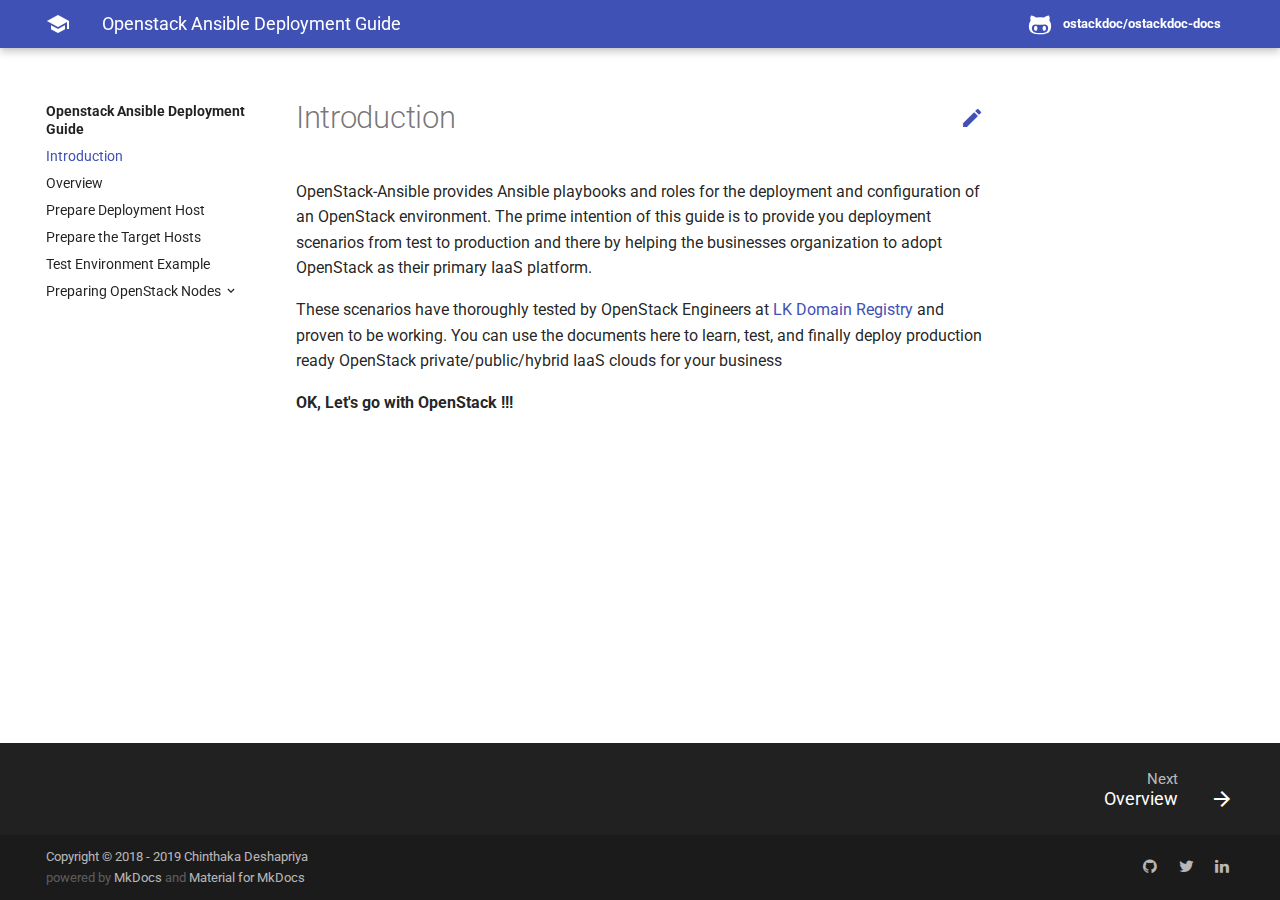
==== index.html @ b6e1b699 "Deployed bf362e5 with MkDocs version: 1.0.4" ====
<!doctype html>
<html lang="en" class="no-js">
  <head>
    
      <meta charset="utf-8">
      <meta name="viewport" content="width=device-width,initial-scale=1">
      <meta http-equiv="x-ua-compatible" content="ie=edge">
      
        <meta name="description" content="Guide for openstack-ansible Deployers">
      
      
        <link rel="canonical" href="https://ostackdoc.github.io/">
      
      
        <meta name="author" content="Chinthaka Deshapriya">
      
      
        <meta name="lang:clipboard.copy" content="Copy to clipboard">
      
        <meta name="lang:clipboard.copied" content="Copied to clipboard">
      
        <meta name="lang:search.language" content="en">
      
        <meta name="lang:search.pipeline.stopwords" content="True">
      
        <meta name="lang:search.pipeline.trimmer" content="True">
      
        <meta name="lang:search.result.none" content="No matching documents">
      
        <meta name="lang:search.result.one" content="1 matching document">
      
        <meta name="lang:search.result.other" content="# matching documents">
      
        <meta name="lang:search.tokenizer" content="[\s\-]+">
      
      <link rel="shortcut icon" href="assets/images/favicon.png">
      <meta name="generator" content="mkdocs-1.0.4, mkdocs-material-4.0.2">
    
    
      
        <title>Openstack Ansible Deployment Guide</title>
      
    
    
      <link rel="stylesheet" href="assets/stylesheets/application.982221ab.css">
      
        <link rel="stylesheet" href="assets/stylesheets/application-palette.224b79ff.css">
      
      
        
        
        <meta name="theme-color" content="#3f51b5">
      
    
    
      <script src="assets/javascripts/modernizr.1f0bcf2b.js"></script>
    
    
      
        <link href="https://fonts.gstatic.com" rel="preconnect" crossorigin>
        <link rel="stylesheet" href="https://fonts.googleapis.com/css?family=Roboto:300,400,400i,700|Roboto+Mono">
        <style>body,input{font-family:"Roboto","Helvetica Neue",Helvetica,Arial,sans-serif}code,kbd,pre{font-family:"Roboto Mono","Courier New",Courier,monospace}</style>
      
    
    <link rel="stylesheet" href="assets/fonts/material-icons.css">
    
      <link rel="manifest" href="manifest.webmanifest">
    
    
      <link rel="stylesheet" href="extra.css">
    
    
      
        
<script>
  window.ga = window.ga || function() {
    (ga.q = ga.q || []).push(arguments)
  }
  ga.l = +new Date
  /* Setup integration and send page view */
  ga("create", "UA-136248088-1", "ostackdoc.github.io")
  ga("set", "anonymizeIp", true)
  ga("send", "pageview")
  /* Register handler to log search on blur */
  document.addEventListener("DOMContentLoaded", () => {
    if (document.forms.search) {
      var query = document.forms.search.query
      query.addEventListener("blur", function() {
        if (this.value) {
          var path = document.location.pathname;
          ga("send", "pageview", path + "?q=" + this.value)
        }
      })
    }
  })
</script>
<script async src="https://www.google-analytics.com/analytics.js"></script>
      
    
    
  </head>
  
    
    
    <body dir="ltr" data-md-color-primary="indigo" data-md-color-accent="indigo">
  
    <svg class="md-svg">
      <defs>
        
        
          <svg xmlns="http://www.w3.org/2000/svg" width="416" height="448"
    viewBox="0 0 416 448" id="__github">
  <path fill="currentColor" d="M160 304q0 10-3.125 20.5t-10.75 19-18.125
        8.5-18.125-8.5-10.75-19-3.125-20.5 3.125-20.5 10.75-19 18.125-8.5
        18.125 8.5 10.75 19 3.125 20.5zM320 304q0 10-3.125 20.5t-10.75
        19-18.125 8.5-18.125-8.5-10.75-19-3.125-20.5 3.125-20.5 10.75-19
        18.125-8.5 18.125 8.5 10.75 19 3.125 20.5zM360
        304q0-30-17.25-51t-46.75-21q-10.25 0-48.75 5.25-17.75 2.75-39.25
        2.75t-39.25-2.75q-38-5.25-48.75-5.25-29.5 0-46.75 21t-17.25 51q0 22 8
        38.375t20.25 25.75 30.5 15 35 7.375 37.25 1.75h42q20.5 0
        37.25-1.75t35-7.375 30.5-15 20.25-25.75 8-38.375zM416 260q0 51.75-15.25
        82.75-9.5 19.25-26.375 33.25t-35.25 21.5-42.5 11.875-42.875 5.5-41.75
        1.125q-19.5 0-35.5-0.75t-36.875-3.125-38.125-7.5-34.25-12.875-30.25-20.25-21.5-28.75q-15.5-30.75-15.5-82.75
        0-59.25 34-99-6.75-20.5-6.75-42.5 0-29 12.75-54.5 27 0 47.5 9.875t47.25
        30.875q36.75-8.75 77.25-8.75 37 0 70 8 26.25-20.5
        46.75-30.25t47.25-9.75q12.75 25.5 12.75 54.5 0 21.75-6.75 42 34 40 34
        99.5z" />
</svg>
        
      </defs>
    </svg>
    <input class="md-toggle" data-md-toggle="drawer" type="checkbox" id="__drawer" autocomplete="off">
    <input class="md-toggle" data-md-toggle="search" type="checkbox" id="__search" autocomplete="off">
    <label class="md-overlay" data-md-component="overlay" for="__drawer"></label>
    
    
      <header class="md-header" data-md-component="header">
  <nav class="md-header-nav md-grid">
    <div class="md-flex">
      <div class="md-flex__cell md-flex__cell--shrink">
        <a href="https://ostackdoc.github.io" title="Openstack Ansible Deployment Guide" class="md-header-nav__button md-logo">
          
            <i class="md-icon"></i>
          
        </a>
      </div>
      <div class="md-flex__cell md-flex__cell--shrink">
        <label class="md-icon md-icon--menu md-header-nav__button" for="__drawer"></label>
      </div>
      <div class="md-flex__cell md-flex__cell--stretch">
        <div class="md-flex__ellipsis md-header-nav__title" data-md-component="title">
          
            <span class="md-header-nav__topic">
              Openstack Ansible Deployment Guide
            </span>
            <span class="md-header-nav__topic">
              Introduction
            </span>
          
        </div>
      </div>
      <div class="md-flex__cell md-flex__cell--shrink">
        
      </div>
      
        <div class="md-flex__cell md-flex__cell--shrink">
          <div class="md-header-nav__source">
            


  

<a href="https://github.com/ostackdoc/ostackdoc-docs/" title="Go to repository" class="md-source" data-md-source="github">
  
    <div class="md-source__icon">
      <svg viewBox="0 0 24 24" width="24" height="24">
        <use xlink:href="#__github" width="24" height="24"></use>
      </svg>
    </div>
  
  <div class="md-source__repository">
    ostackdoc/ostackdoc-docs
  </div>
</a>
          </div>
        </div>
      
    </div>
  </nav>
</header>
    
    <div class="md-container">
      
        
      
      
      <main class="md-main">
        <div class="md-main__inner md-grid" data-md-component="container">
          
            
              <div class="md-sidebar md-sidebar--primary" data-md-component="navigation">
                <div class="md-sidebar__scrollwrap">
                  <div class="md-sidebar__inner">
                    <nav class="md-nav md-nav--primary" data-md-level="0">
  <label class="md-nav__title md-nav__title--site" for="__drawer">
    <a href="https://ostackdoc.github.io" title="Openstack Ansible Deployment Guide" class="md-nav__button md-logo">
      
        <i class="md-icon"></i>
      
    </a>
    Openstack Ansible Deployment Guide
  </label>
  
    <div class="md-nav__source">
      


  

<a href="https://github.com/ostackdoc/ostackdoc-docs/" title="Go to repository" class="md-source" data-md-source="github">
  
    <div class="md-source__icon">
      <svg viewBox="0 0 24 24" width="24" height="24">
        <use xlink:href="#__github" width="24" height="24"></use>
      </svg>
    </div>
  
  <div class="md-source__repository">
    ostackdoc/ostackdoc-docs
  </div>
</a>
    </div>
  
  <ul class="md-nav__list" data-md-scrollfix>
    
      
      
      

  


  <li class="md-nav__item md-nav__item--active">
    
    <input class="md-toggle md-nav__toggle" data-md-toggle="toc" type="checkbox" id="__toc">
    
    
    <a href="." title="Introduction" class="md-nav__link md-nav__link--active">
      Introduction
    </a>
    
  </li>

    
      
      
      


  <li class="md-nav__item">
    <a href="overview/" title="Overview" class="md-nav__link">
      Overview
    </a>
  </li>

    
      
      
      


  <li class="md-nav__item">
    <a href="prepare-deployment-host/" title="Prepare Deployment Host" class="md-nav__link">
      Prepare Deployment Host
    </a>
  </li>

    
      
      
      


  <li class="md-nav__item">
    <a href="prepare-the-target-hosts/" title="Prepare the Target Hosts" class="md-nav__link">
      Prepare the Target Hosts
    </a>
  </li>

    
      
      
      


  <li class="md-nav__item">
    <a href="test-env-example/" title="Test Environment Example" class="md-nav__link">
      Test Environment Example
    </a>
  </li>

    
      
      
      


  <li class="md-nav__item md-nav__item--nested">
    
      <input class="md-toggle md-nav__toggle" data-md-toggle="nav-6" type="checkbox" id="nav-6">
    
    <label class="md-nav__link" for="nav-6">
      Preparing OpenStack Nodes
    </label>
    <nav class="md-nav" data-md-component="collapsible" data-md-level="1">
      <label class="md-nav__title" for="nav-6">
        Preparing OpenStack Nodes
      </label>
      <ul class="md-nav__list" data-md-scrollfix>
        
        
          
          
          


  <li class="md-nav__item">
    <a href="install-node-os/" title="Installing Node OS" class="md-nav__link">
      Installing Node OS
    </a>
  </li>

        
          
          
          


  <li class="md-nav__item">
    <a href="configure-node-network/" title="Configuring Node Network" class="md-nav__link">
      Configuring Node Network
    </a>
  </li>

        
      </ul>
    </nav>
  </li>

    
  </ul>
</nav>
                  </div>
                </div>
              </div>
            
            
          
          <div class="md-content">
            <article class="md-content__inner md-typeset">
              
                
                  <a href="https://github.com/ostackdoc/ostackdoc-docs/edit/master/docs/index.md" title="Edit this page" class="md-icon md-content__icon">&#xE3C9;</a>
                
                
                  <h1>Introduction</h1>
                
                <p>OpenStack-Ansible provides Ansible playbooks and roles for the deployment and configuration of an OpenStack environment. The prime intention of this guide is to provide you deployment scenarios from test to production and there by helping the businesses organization to adopt OpenStack as their primary IaaS platform.</p>
<p>These scenarios have thoroughly tested by OpenStack Engineers at <a href="https://nic.lk/">LK Domain Registry</a> and proven to be working. You can use the documents here to learn, test, and finally deploy production ready OpenStack private/public/hybrid IaaS clouds for your business</p>
<p><strong>OK, Let's go with OpenStack !!!</strong></p>
                
                  
                
              
              
                


              
            </article>
          </div>
        </div>
      </main>
      
        
<footer class="md-footer">
  
    <div class="md-footer-nav">
      <nav class="md-footer-nav__inner md-grid">
        
        
          <a href="overview/" title="Overview" class="md-flex md-footer-nav__link md-footer-nav__link--next" rel="next">
            <div class="md-flex__cell md-flex__cell--stretch md-footer-nav__title">
              <span class="md-flex__ellipsis">
                <span class="md-footer-nav__direction">
                  Next
                </span>
                Overview
              </span>
            </div>
            <div class="md-flex__cell md-flex__cell--shrink">
              <i class="md-icon md-icon--arrow-forward md-footer-nav__button"></i>
            </div>
          </a>
        
      </nav>
    </div>
  
  <div class="md-footer-meta md-typeset">
    <div class="md-footer-meta__inner md-grid">
      <div class="md-footer-copyright">
        
          <div class="md-footer-copyright__highlight">
            Copyright &copy; 2018 - 2019 Chinthaka Deshapriya
          </div>
        
        powered by
        <a href="https://www.mkdocs.org">MkDocs</a>
        and
        <a href="https://squidfunk.github.io/mkdocs-material/">
          Material for MkDocs</a>
      </div>
      
  <div class="md-footer-social">
    <link rel="stylesheet" href="assets/fonts/font-awesome.css">
    
      <a href="https://github.com/ostackdoc" class="md-footer-social__link fa fa-github"></a>
    
      <a href="https://twitter.com/ostackdoc" class="md-footer-social__link fa fa-twitter"></a>
    
      <a href="https://linkedin.com/in/ostackdoc" class="md-footer-social__link fa fa-linkedin"></a>
    
  </div>

    </div>
  </div>
</footer>
      
    </div>
    
      <script src="assets/javascripts/application.d9aa80ab.js"></script>
      
      <script>app.initialize({version:"1.0.4",url:{base:"."}})</script>
      
    
  </body>
</html>
---- assets/stylesheets/application.982221ab.css ----
@charset "UTF-8";html{box-sizing:border-box}*,:after,:before{box-sizing:inherit}html{-webkit-text-size-adjust:none;-moz-text-size-adjust:none;-ms-text-size-adjust:none;text-size-adjust:none}body{margin:0}hr{overflow:visible;box-sizing:content-box}a{-webkit-text-decoration-skip:objects}a,button,input,label{-webkit-tap-highlight-color:transparent}a{color:inherit;text-decoration:none}small,sub,sup{font-size:80%}sub,sup{position:relative;line-height:0;vertical-align:baseline}sub{bottom:-.25em}sup{top:-.5em}img{border-style:none}table{border-collapse:separate;border-spacing:0}td,th{font-weight:400;vertical-align:top}button{margin:0;padding:0;border:0;outline-style:none;background:transparent;font-size:inherit}input{border:0;outline:0}.md-clipboard:before,.md-icon,.md-nav__button,.md-nav__link:after,.md-nav__title:before,.md-search-result__article--document:before,.md-source-file:before,.md-typeset .admonition>.admonition-title:before,.md-typeset .admonition>summary:before,.md-typeset .critic.comment:before,.md-typeset .footnote-backref,.md-typeset .task-list-control .task-list-indicator:before,.md-typeset details>.admonition-title:before,.md-typeset details>summary:before,.md-typeset summary:after{font-family:Material Icons;font-style:normal;font-variant:normal;font-weight:400;line-height:1;text-transform:none;white-space:nowrap;speak:none;word-wrap:normal;direction:ltr}.md-content__icon,.md-footer-nav__button,.md-header-nav__button,.md-nav__button,.md-nav__title:before,.md-search-result__article--document:before{display:inline-block;margin:.2rem;padding:.4rem;font-size:1.2rem;cursor:pointer}.md-icon--arrow-back:before{content:""}.md-icon--arrow-forward:before{content:""}.md-icon--menu:before{content:""}.md-icon--search:before{content:""}[dir=rtl] .md-icon--arrow-back:before{content:""}[dir=rtl] .md-icon--arrow-forward:before{content:""}body{-webkit-font-smoothing:antialiased;-moz-osx-font-smoothing:grayscale}body,input{color:rgba(0,0,0,.87);-webkit-font-feature-settings:"kern","liga";font-feature-settings:"kern","liga";font-family:Helvetica Neue,Helvetica,Arial,sans-serif}code,kbd,pre{color:rgba(0,0,0,.87);-webkit-font-feature-settings:"kern";font-feature-settings:"kern";font-family:Courier New,Courier,monospace}.md-typeset{font-size:.8rem;line-height:1.6;-webkit-print-color-adjust:exact}.md-typeset blockquote,.md-typeset ol,.md-typeset p,.md-typeset ul{margin:1em 0}.md-typeset h1{margin:0 0 2rem;color:rgba(0,0,0,.54);font-size:1.5625rem;line-height:1.3}.md-typeset h1,.md-typeset h2{font-weight:300;letter-spacing:-.01em}.md-typeset h2{margin:2rem 0 .8rem;font-size:1.25rem;line-height:1.4}.md-typeset h3{margin:1.6rem 0 .8rem;font-size:1rem;font-weight:400;letter-spacing:-.01em;line-height:1.5}.md-typeset h2+h3{margin-top:.8rem}.md-typeset h4{font-size:.8rem}.md-typeset h4,.md-typeset h5,.md-typeset h6{margin:.8rem 0;font-weight:700;letter-spacing:-.01em}.md-typeset h5,.md-typeset h6{color:rgba(0,0,0,.54);font-size:.64rem}.md-typeset h5{text-transform:uppercase}.md-typeset hr{margin:1.5em 0;border-bottom:.05rem dotted rgba(0,0,0,.26)}.md-typeset a{color:#3f51b5;word-break:break-word}.md-typeset a,.md-typeset a:before{transition:color .125s}.md-typeset a:active,.md-typeset a:hover{color:#536dfe}.md-typeset code,.md-typeset pre{background-color:hsla(0,0%,92.5%,.5);color:#37474f;font-size:85%;direction:ltr}.md-typeset code{margin:0 .29412em;padding:.07353em 0;border-radius:.1rem;box-shadow:.29412em 0 0 hsla(0,0%,92.5%,.5),-.29412em 0 0 hsla(0,0%,92.5%,.5);word-break:break-word;-webkit-box-decoration-break:clone;box-decoration-break:clone}.md-typeset h1 code,.md-typeset h2 code,.md-typeset h3 code,.md-typeset h4 code,.md-typeset h5 code,.md-typeset h6 code{margin:0;background-color:transparent;box-shadow:none}.md-typeset a>code{margin:inherit;padding:inherit;border-radius:none;background-color:inherit;color:inherit;box-shadow:none}.md-typeset pre{position:relative;margin:1em 0;border-radius:.1rem;line-height:1.4;-webkit-overflow-scrolling:touch}.md-typeset pre>code{display:block;margin:0;padding:.525rem .6rem;background-color:transparent;font-size:inherit;box-shadow:none;-webkit-box-decoration-break:none;box-decoration-break:none;overflow:auto}.md-typeset pre>code::-webkit-scrollbar{width:.2rem;height:.2rem}.md-typeset pre>code::-webkit-scrollbar-thumb{background-color:rgba(0,0,0,.26)}.md-typeset pre>code::-webkit-scrollbar-thumb:hover{background-color:#536dfe}.md-typeset kbd{padding:0 .29412em;border-radius:.15rem;border:.05rem solid #c9c9c9;border-bottom-color:#bcbcbc;background-color:#fcfcfc;color:#555;font-size:85%;box-shadow:0 .05rem 0 #b0b0b0;word-break:break-word}.md-typeset mark{margin:0 .25em;padding:.0625em 0;border-radius:.1rem;background-color:rgba(255,235,59,.5);box-shadow:.25em 0 0 rgba(255,235,59,.5),-.25em 0 0 rgba(255,235,59,.5);word-break:break-word;-webkit-box-decoration-break:clone;box-decoration-break:clone}.md-typeset abbr{border-bottom:.05rem dotted rgba(0,0,0,.54);text-decoration:none;cursor:help}.md-typeset small{opacity:.75}.md-typeset sub,.md-typeset sup{margin-left:.07812em}[dir=rtl] .md-typeset sub,[dir=rtl] .md-typeset sup{margin-right:.07812em;margin-left:0}.md-typeset blockquote{padding-left:.6rem;border-left:.2rem solid rgba(0,0,0,.26);color:rgba(0,0,0,.54)}[dir=rtl] .md-typeset blockquote{padding-right:.6rem;padding-left:0;border-right:.2rem solid rgba(0,0,0,.26);border-left:initial}.md-typeset ul{list-style-type:disc}.md-typeset ol,.md-typeset ul{margin-left:.625em;padding:0}[dir=rtl] .md-typeset ol,[dir=rtl] .md-typeset ul{margin-right:.625em;margin-left:0}.md-typeset ol ol,.md-typeset ul ol{list-style-type:lower-alpha}.md-typeset ol ol ol,.md-typeset ul ol ol{list-style-type:lower-roman}.md-typeset ol li,.md-typeset ul li{margin-bottom:.5em;margin-left:1.25em}[dir=rtl] .md-typeset ol li,[dir=rtl] .md-typeset ul li{margin-right:1.25em;margin-left:0}.md-typeset ol li blockquote,.md-typeset ol li p,.md-typeset ul li blockquote,.md-typeset ul li p{margin:.5em 0}.md-typeset ol li:last-child,.md-typeset ul li:last-child{margin-bottom:0}.md-typeset ol li ol,.md-typeset ol li ul,.md-typeset ul li ol,.md-typeset ul li ul{margin:.5em 0 .5em .625em}[dir=rtl] .md-typeset ol li ol,[dir=rtl] .md-typeset ol li ul,[dir=rtl] .md-typeset ul li ol,[dir=rtl] .md-typeset ul li ul{margin-right:.625em;margin-left:0}.md-typeset dd{margin:1em 0 1em 1.875em}[dir=rtl] .md-typeset dd{margin-right:1.875em;margin-left:0}.md-typeset iframe,.md-typeset img,.md-typeset svg{max-width:100%}.md-typeset table:not([class]){box-shadow:0 2px 2px 0 rgba(0,0,0,.14),0 1px 5px 0 rgba(0,0,0,.12),0 3px 1px -2px rgba(0,0,0,.2);display:inline-block;max-width:100%;border-radius:.1rem;font-size:.64rem;overflow:auto;-webkit-overflow-scrolling:touch}.md-typeset table:not([class])+*{margin-top:1.5em}.md-typeset table:not([class]) td:not([align]),.md-typeset table:not([class]) th:not([align]){text-align:left}[dir=rtl] .md-typeset table:not([class]) td:not([align]),[dir=rtl] .md-typeset table:not([class]) th:not([align]){text-align:right}.md-typeset table:not([class]) th{min-width:5rem;padding:.6rem .8rem;background-color:rgba(0,0,0,.54);color:#fff;vertical-align:top}.md-typeset table:not([class]) td{padding:.6rem .8rem;border-top:.05rem solid rgba(0,0,0,.07);vertical-align:top}.md-typeset table:not([class]) tr{transition:background-color .125s}.md-typeset table:not([class]) tr:hover{background-color:rgba(0,0,0,.035);box-shadow:inset 0 .05rem 0 #fff}.md-typeset table:not([class]) tr:first-child td{border-top:0}.md-typeset table:not([class]) a{word-break:normal}.md-typeset__scrollwrap{margin:1em -.8rem;overflow-x:auto;-webkit-overflow-scrolling:touch}.md-typeset .md-typeset__table{display:inline-block;margin-bottom:.5em;padding:0 .8rem}.md-typeset .md-typeset__table table{display:table;width:100%;margin:0;overflow:hidden}html{font-size:125%;overflow-x:hidden}body,html{height:100%}body{position:relative;font-size:.5rem}hr{display:block;height:.05rem;padding:0;border:0}.md-svg{display:none}.md-grid{max-width:61rem;margin-right:auto;margin-left:auto}.md-container,.md-main{overflow:auto}.md-container{display:table;width:100%;height:100%;padding-top:2.4rem;table-layout:fixed}.md-main{display:table-row;height:100%}.md-main__inner{height:100%;padding-top:1.5rem;padding-bottom:.05rem}.md-toggle{display:none}.md-overlay{position:fixed;top:0;width:0;height:0;transition:width 0s .25s,height 0s .25s,opacity .25s;background-color:rgba(0,0,0,.54);opacity:0;z-index:3}.md-flex{display:table}.md-flex__cell{display:table-cell;position:relative;vertical-align:top}.md-flex__cell--shrink{width:0}.md-flex__cell--stretch{display:table;width:100%;table-layout:fixed}.md-flex__ellipsis{display:table-cell;text-overflow:ellipsis;white-space:nowrap;overflow:hidden}.md-skip{position:fixed;width:.05rem;height:.05rem;margin:.5rem;padding:.3rem .5rem;clip:rect(.05rem);-webkit-transform:translateY(.4rem);transform:translateY(.4rem);border-radius:.1rem;background-color:rgba(0,0,0,.87);color:#fff;font-size:.64rem;opacity:0;overflow:hidden}.md-skip:focus{width:auto;height:auto;clip:auto;-webkit-transform:translateX(0);transform:translateX(0);transition:opacity .175s 75ms,-webkit-transform .25s cubic-bezier(.4,0,.2,1);transition:transform .25s cubic-bezier(.4,0,.2,1),opacity .175s 75ms;transition:transform .25s cubic-bezier(.4,0,.2,1),opacity .175s 75ms,-webkit-transform .25s cubic-bezier(.4,0,.2,1);opacity:1;z-index:10}@page{margin:25mm}.md-clipboard{position:absolute;top:.3rem;right:.3rem;width:1.4rem;height:1.4rem;border-radius:.1rem;font-size:.8rem;cursor:pointer;z-index:1;-webkit-backface-visibility:hidden;backface-visibility:hidden}.md-clipboard:before{transition:color .25s,opacity .25s;color:rgba(0,0,0,.07);content:"\E14D"}.codehilite:hover .md-clipboard:before,.md-typeset .highlight:hover .md-clipboard:before,pre:hover .md-clipboard:before{color:rgba(0,0,0,.54)}.md-clipboard:focus:before,.md-clipboard:hover:before{color:#536dfe}.md-clipboard__message{display:block;position:absolute;top:0;right:1.7rem;padding:.3rem .5rem;-webkit-transform:translateX(.4rem);transform:translateX(.4rem);transition:opacity .175s,-webkit-transform .25s cubic-bezier(.9,.1,.9,0);transition:transform .25s cubic-bezier(.9,.1,.9,0),opacity .175s;transition:transform .25s cubic-bezier(.9,.1,.9,0),opacity .175s,-webkit-transform .25s cubic-bezier(.9,.1,.9,0);border-radius:.1rem;background-color:rgba(0,0,0,.54);color:#fff;font-size:.64rem;white-space:nowrap;opacity:0;pointer-events:none}.md-clipboard__message--active{-webkit-transform:translateX(0);transform:translateX(0);transition:opacity .175s 75ms,-webkit-transform .25s cubic-bezier(.4,0,.2,1);transition:transform .25s cubic-bezier(.4,0,.2,1),opacity .175s 75ms;transition:transform .25s cubic-bezier(.4,0,.2,1),opacity .175s 75ms,-webkit-transform .25s cubic-bezier(.4,0,.2,1);opacity:1;pointer-events:auto}.md-clipboard__message:before{content:attr(aria-label)}.md-clipboard__message:after{display:block;position:absolute;top:50%;right:-.2rem;width:0;margin-top:-.2rem;border-color:transparent rgba(0,0,0,.54);border-style:solid;border-width:.2rem 0 .2rem .2rem;content:""}.md-content__inner{margin:0 .8rem 1.2rem;padding-top:.6rem}.md-content__inner:before{display:block;height:.4rem;content:""}.md-content__inner>:last-child{margin-bottom:0}.md-content__icon{position:relative;margin:.4rem 0;padding:0;float:right}.md-typeset .md-content__icon{color:rgba(0,0,0,.26)}.md-header{position:fixed;top:0;right:0;left:0;height:2.4rem;transition:background-color .25s,color .25s;background-color:#3f51b5;color:#fff;box-shadow:none;z-index:2;-webkit-backface-visibility:hidden;backface-visibility:hidden}.no-js .md-header{transition:none;box-shadow:none}.md-header[data-md-state=shadow]{transition:background-color .25s,color .25s,box-shadow .25s;box-shadow:0 0 .2rem rgba(0,0,0,.1),0 .2rem .4rem rgba(0,0,0,.2)}.md-header-nav{padding:0 .2rem}.md-header-nav__button{position:relative;transition:opacity .25s;z-index:1}.md-header-nav__button:hover{opacity:.7}.md-header-nav__button.md-logo *{display:block}.no-js .md-header-nav__button.md-icon--search{display:none}.md-header-nav__topic{display:block;position:absolute;transition:opacity .15s,-webkit-transform .4s cubic-bezier(.1,.7,.1,1);transition:transform .4s cubic-bezier(.1,.7,.1,1),opacity .15s;transition:transform .4s cubic-bezier(.1,.7,.1,1),opacity .15s,-webkit-transform .4s cubic-bezier(.1,.7,.1,1);text-overflow:ellipsis;white-space:nowrap;overflow:hidden}.md-header-nav__topic+.md-header-nav__topic{-webkit-transform:translateX(1.25rem);transform:translateX(1.25rem);transition:opacity .15s,-webkit-transform .4s cubic-bezier(1,.7,.1,.1);transition:transform .4s cubic-bezier(1,.7,.1,.1),opacity .15s;transition:transform .4s cubic-bezier(1,.7,.1,.1),opacity .15s,-webkit-transform .4s cubic-bezier(1,.7,.1,.1);opacity:0;z-index:-1;pointer-events:none}[dir=rtl] .md-header-nav__topic+.md-header-nav__topic{-webkit-transform:translateX(-1.25rem);transform:translateX(-1.25rem)}.no-js .md-header-nav__topic{position:static}.no-js .md-header-nav__topic+.md-header-nav__topic{display:none}.md-header-nav__title{padding:0 1rem;font-size:.9rem;line-height:2.4rem}.md-header-nav__title[data-md-state=active] .md-header-nav__topic{-webkit-transform:translateX(-1.25rem);transform:translateX(-1.25rem);transition:opacity .15s,-webkit-transform .4s cubic-bezier(1,.7,.1,.1);transition:transform .4s cubic-bezier(1,.7,.1,.1),opacity .15s;transition:transform .4s cubic-bezier(1,.7,.1,.1),opacity .15s,-webkit-transform .4s cubic-bezier(1,.7,.1,.1);opacity:0;z-index:-1;pointer-events:none}[dir=rtl] .md-header-nav__title[data-md-state=active] .md-header-nav__topic{-webkit-transform:translateX(1.25rem);transform:translateX(1.25rem)}.md-header-nav__title[data-md-state=active] .md-header-nav__topic+.md-header-nav__topic{-webkit-transform:translateX(0);transform:translateX(0);transition:opacity .15s,-webkit-transform .4s cubic-bezier(.1,.7,.1,1);transition:transform .4s cubic-bezier(.1,.7,.1,1),opacity .15s;transition:transform .4s cubic-bezier(.1,.7,.1,1),opacity .15s,-webkit-transform .4s cubic-bezier(.1,.7,.1,1);opacity:1;z-index:0;pointer-events:auto}.md-header-nav__source{display:none}.md-hero{transition:background .25s;background-color:#3f51b5;color:#fff;font-size:1rem;overflow:hidden}.md-hero__inner{margin-top:1rem;padding:.8rem .8rem .4rem;transition:opacity .25s,-webkit-transform .4s cubic-bezier(.1,.7,.1,1);transition:transform .4s cubic-bezier(.1,.7,.1,1),opacity .25s;transition:transform .4s cubic-bezier(.1,.7,.1,1),opacity .25s,-webkit-transform .4s cubic-bezier(.1,.7,.1,1);transition-delay:.1s}[data-md-state=hidden] .md-hero__inner{pointer-events:none;-webkit-transform:translateY(.625rem);transform:translateY(.625rem);transition:opacity .1s 0s,-webkit-transform 0s .4s;transition:transform 0s .4s,opacity .1s 0s;transition:transform 0s .4s,opacity .1s 0s,-webkit-transform 0s .4s;opacity:0}.md-hero--expand .md-hero__inner{margin-bottom:1.2rem}.md-footer-nav{background-color:rgba(0,0,0,.87);color:#fff}.md-footer-nav__inner{padding:.2rem;overflow:auto}.md-footer-nav__link{padding-top:1.4rem;padding-bottom:.4rem;transition:opacity .25s}.md-footer-nav__link:hover{opacity:.7}.md-footer-nav__link--prev{width:25%;float:left}[dir=rtl] .md-footer-nav__link--prev{float:right}.md-footer-nav__link--next{width:75%;float:right;text-align:right}[dir=rtl] .md-footer-nav__link--next{float:left;text-align:left}.md-footer-nav__button{transition:background .25s}.md-footer-nav__title{position:relative;padding:0 1rem;font-size:.9rem;line-height:2.4rem}.md-footer-nav__direction{position:absolute;right:0;left:0;margin-top:-1rem;padding:0 1rem;color:hsla(0,0%,100%,.7);font-size:.75rem}.md-footer-meta{background-color:rgba(0,0,0,.895)}.md-footer-meta__inner{padding:.2rem;overflow:auto}html .md-footer-meta.md-typeset a{color:hsla(0,0%,100%,.7)}html .md-footer-meta.md-typeset a:focus,html .md-footer-meta.md-typeset a:hover{color:#fff}.md-footer-copyright{margin:0 .6rem;padding:.4rem 0;color:hsla(0,0%,100%,.3);font-size:.64rem}.md-footer-copyright__highlight{color:hsla(0,0%,100%,.7)}.md-footer-social{margin:0 .4rem;padding:.2rem 0 .6rem}.md-footer-social__link{display:inline-block;width:1.6rem;height:1.6rem;font-size:.8rem;text-align:center}.md-footer-social__link:before{line-height:1.9}.md-nav{font-size:.7rem;line-height:1.3}.md-nav__title{display:block;padding:0 .6rem;font-weight:700;text-overflow:ellipsis;overflow:hidden}.md-nav__title:before{display:none;content:"\E5C4"}[dir=rtl] .md-nav__title:before{content:"\E5C8"}.md-nav__title .md-nav__button{display:none}.md-nav__list{margin:0;padding:0;list-style:none}.md-nav__item{padding:0 .6rem}.md-nav__item:last-child{padding-bottom:.6rem}.md-nav__item .md-nav__item{padding-right:0}[dir=rtl] .md-nav__item .md-nav__item{padding-right:.6rem;padding-left:0}.md-nav__item .md-nav__item:last-child{padding-bottom:0}.md-nav__button img{width:100%;height:auto}.md-nav__link{display:block;margin-top:.625em;transition:color .125s;text-overflow:ellipsis;cursor:pointer;overflow:hidden}.md-nav__item--nested>.md-nav__link:after{content:"\E313"}html .md-nav__link[for=__toc]{display:none}html .md-nav__link[for=__toc]~.md-nav{display:none}html .md-nav__link[for=__toc]+.md-nav__link:after{display:none}.md-nav__link[data-md-state=blur]{color:rgba(0,0,0,.54)}.md-nav__link--active,.md-nav__link:active{color:#3f51b5}.md-nav__item--nested>.md-nav__link{color:inherit}.md-nav__link:focus,.md-nav__link:hover{color:#536dfe}.md-nav__source,.no-js .md-search{display:none}.md-search__overlay{opacity:0;z-index:1}.md-search__form{position:relative}.md-search__input{position:relative;padding:0 2.2rem 0 3.6rem;text-overflow:ellipsis;z-index:2}[dir=rtl] .md-search__input{padding:0 3.6rem 0 2.2rem}.md-search__input::-webkit-input-placeholder{transition:color .25s cubic-bezier(.1,.7,.1,1)}.md-search__input:-ms-input-placeholder{transition:color .25s cubic-bezier(.1,.7,.1,1)}.md-search__input::-ms-input-placeholder{transition:color .25s cubic-bezier(.1,.7,.1,1)}.md-search__input::placeholder{transition:color .25s cubic-bezier(.1,.7,.1,1)}.md-search__input::-webkit-input-placeholder,.md-search__input~.md-search__icon{color:rgba(0,0,0,.54)}.md-search__input:-ms-input-placeholder,.md-search__input~.md-search__icon{color:rgba(0,0,0,.54)}.md-search__input::-ms-input-placeholder,.md-search__input~.md-search__icon{color:rgba(0,0,0,.54)}.md-search__input::placeholder,.md-search__input~.md-search__icon{color:rgba(0,0,0,.54)}.md-search__input::-ms-clear{display:none}.md-search__icon{position:absolute;transition:color .25s cubic-bezier(.1,.7,.1,1),opacity .25s;font-size:1.2rem;cursor:pointer;z-index:2}.md-search__icon:hover{opacity:.7}.md-search__icon[for=__search]{top:.3rem;left:.5rem}[dir=rtl] .md-search__icon[for=__search]{right:.5rem;left:auto}.md-search__icon[for=__search]:before{content:"\E8B6"}.md-search__icon[type=reset]{top:.3rem;right:.5rem;-webkit-transform:scale(.125);transform:scale(.125);transition:opacity .15s,-webkit-transform .15s cubic-bezier(.1,.7,.1,1);transition:transform .15s cubic-bezier(.1,.7,.1,1),opacity .15s;transition:transform .15s cubic-bezier(.1,.7,.1,1),opacity .15s,-webkit-transform .15s cubic-bezier(.1,.7,.1,1);opacity:0}[dir=rtl] .md-search__icon[type=reset]{right:auto;left:.5rem}[data-md-toggle=search]:checked~.md-header .md-search__input:valid~.md-search__icon[type=reset]{-webkit-transform:scale(1);transform:scale(1);opacity:1}[data-md-toggle=search]:checked~.md-header .md-search__input:valid~.md-search__icon[type=reset]:hover{opacity:.7}.md-search__output{position:absolute;width:100%;border-radius:0 0 .1rem .1rem;overflow:hidden;z-index:1}.md-search__scrollwrap{height:100%;background-color:#fff;box-shadow:inset 0 .05rem 0 rgba(0,0,0,.07);overflow-y:auto;-webkit-overflow-scrolling:touch}.md-search-result{color:rgba(0,0,0,.87);word-break:break-word}.md-search-result__meta{padding:0 .8rem;background-color:rgba(0,0,0,.07);color:rgba(0,0,0,.54);font-size:.64rem;line-height:1.8rem}.md-search-result__list{margin:0;padding:0;border-top:.05rem solid rgba(0,0,0,.07);list-style:none}.md-search-result__item{box-shadow:0 -.05rem 0 rgba(0,0,0,.07)}.md-search-result__link{display:block;transition:background .25s;outline:0;overflow:hidden}.md-search-result__link:hover,.md-search-result__link[data-md-state=active]{background-color:rgba(83,109,254,.1)}.md-search-result__link:hover .md-search-result__article:before,.md-search-result__link[data-md-state=active] .md-search-result__article:before{opacity:.7}.md-search-result__link:last-child .md-search-result__teaser{margin-bottom:.6rem}.md-search-result__article{position:relative;padding:0 .8rem;overflow:auto}.md-search-result__article--document:before{position:absolute;left:0;margin:.1rem;transition:opacity .25s;color:rgba(0,0,0,.54);content:"\E880"}[dir=rtl] .md-search-result__article--document:before{right:0;left:auto}.md-search-result__article--document .md-search-result__title{margin:.55rem 0;font-size:.8rem;font-weight:400;line-height:1.4}.md-search-result__title{margin:.5em 0;font-size:.64rem;font-weight:700;line-height:1.4}.md-search-result__teaser{display:-webkit-box;max-height:1.65rem;margin:.5em 0;color:rgba(0,0,0,.54);font-size:.64rem;line-height:1.4;text-overflow:ellipsis;overflow:hidden;-webkit-line-clamp:2}.md-search-result em{font-style:normal;font-weight:700;text-decoration:underline}.md-sidebar{position:absolute;width:12.1rem;padding:1.2rem 0;overflow:hidden}.md-sidebar[data-md-state=lock]{position:fixed;top:2.4rem}.md-sidebar--secondary{display:none}.md-sidebar__scrollwrap{max-height:100%;margin:0 .2rem;overflow-y:auto;-webkit-backface-visibility:hidden;backface-visibility:hidden}.md-sidebar__scrollwrap::-webkit-scrollbar{width:.2rem;height:.2rem}.md-sidebar__scrollwrap::-webkit-scrollbar-thumb{background-color:rgba(0,0,0,.26)}.md-sidebar__scrollwrap::-webkit-scrollbar-thumb:hover{background-color:#536dfe}@-webkit-keyframes md-source__facts--done{0%{height:0}to{height:.65rem}}@keyframes md-source__facts--done{0%{height:0}to{height:.65rem}}@-webkit-keyframes md-source__fact--done{0%{-webkit-transform:translateY(100%);transform:translateY(100%);opacity:0}50%{opacity:0}to{-webkit-transform:translateY(0);transform:translateY(0);opacity:1}}@keyframes md-source__fact--done{0%{-webkit-transform:translateY(100%);transform:translateY(100%);opacity:0}50%{opacity:0}to{-webkit-transform:translateY(0);transform:translateY(0);opacity:1}}.md-source{display:block;padding-right:.6rem;transition:opacity .25s;font-size:.65rem;line-height:1.2;white-space:nowrap}[dir=rtl] .md-source{padding-right:0;padding-left:.6rem}.md-source:hover{opacity:.7}.md-source:after{display:inline-block;height:2.4rem;content:"";vertical-align:middle}.md-source__icon{display:inline-block;width:2.4rem;height:2.4rem;content:"";vertical-align:middle}.md-source__icon svg{width:1.2rem;height:1.2rem;margin-top:.6rem;margin-left:.6rem}[dir=rtl] .md-source__icon svg{margin-right:.6rem;margin-left:0}.md-source__icon+.md-source__repository{margin-left:-2.2rem;padding-left:2rem}[dir=rtl] .md-source__icon+.md-source__repository{margin-right:-2.2rem;margin-left:0;padding-right:2rem;padding-left:0}.md-source__repository{display:inline-block;max-width:100%;margin-left:.6rem;font-weight:700;text-overflow:ellipsis;overflow:hidden;vertical-align:middle}.md-source__facts{margin:0;padding:0;font-size:.55rem;font-weight:700;list-style-type:none;opacity:.75;overflow:hidden}[data-md-state=done] .md-source__facts{-webkit-animation:md-source__facts--done .25s ease-in;animation:md-source__facts--done .25s ease-in}.md-source__fact{float:left}[dir=rtl] .md-source__fact{float:right}[data-md-state=done] .md-source__fact{-webkit-animation:md-source__fact--done .4s ease-out;animation:md-source__fact--done .4s ease-out}.md-source__fact:before{margin:0 .1rem;content:"\00B7"}.md-source__fact:first-child:before{display:none}.md-source-file{display:inline-block;margin:1em .5em 1em 0;padding-right:.25rem;border-radius:.1rem;background-color:rgba(0,0,0,.07);font-size:.64rem;list-style-type:none;cursor:pointer;overflow:hidden}.md-source-file:before{display:inline-block;margin-right:.25rem;padding:.25rem;background-color:rgba(0,0,0,.26);color:#fff;font-size:.8rem;content:"\E86F";vertical-align:middle}html .md-source-file{transition:background .4s,color .4s,box-shadow .4s cubic-bezier(.4,0,.2,1)}html .md-source-file:before{transition:inherit}html body .md-typeset .md-source-file{color:rgba(0,0,0,.54)}.md-source-file:hover{box-shadow:0 0 8px rgba(0,0,0,.18),0 8px 16px rgba(0,0,0,.36)}.md-source-file:hover:before{background-color:#536dfe}.md-tabs{width:100%;transition:background .25s;background-color:#3f51b5;color:#fff;overflow:auto}.md-tabs__list{margin:0 0 0 .2rem;padding:0;list-style:none;white-space:nowrap}.md-tabs__item{display:inline-block;height:2.4rem;padding-right:.6rem;padding-left:.6rem}.md-tabs__link{display:block;margin-top:.8rem;transition:opacity .25s,-webkit-transform .4s cubic-bezier(.1,.7,.1,1);transition:transform .4s cubic-bezier(.1,.7,.1,1),opacity .25s;transition:transform .4s cubic-bezier(.1,.7,.1,1),opacity .25s,-webkit-transform .4s cubic-bezier(.1,.7,.1,1);font-size:.7rem;opacity:.7}.md-tabs__link--active,.md-tabs__link:hover{color:inherit;opacity:1}.md-tabs__item:nth-child(2) .md-tabs__link{transition-delay:.02s}.md-tabs__item:nth-child(3) .md-tabs__link{transition-delay:.04s}.md-tabs__item:nth-child(4) .md-tabs__link{transition-delay:.06s}.md-tabs__item:nth-child(5) .md-tabs__link{transition-delay:.08s}.md-tabs__item:nth-child(6) .md-tabs__link{transition-delay:.1s}.md-tabs__item:nth-child(7) .md-tabs__link{transition-delay:.12s}.md-tabs__item:nth-child(8) .md-tabs__link{transition-delay:.14s}.md-tabs__item:nth-child(9) .md-tabs__link{transition-delay:.16s}.md-tabs__item:nth-child(10) .md-tabs__link{transition-delay:.18s}.md-tabs__item:nth-child(11) .md-tabs__link{transition-delay:.2s}.md-tabs__item:nth-child(12) .md-tabs__link{transition-delay:.22s}.md-tabs__item:nth-child(13) .md-tabs__link{transition-delay:.24s}.md-tabs__item:nth-child(14) .md-tabs__link{transition-delay:.26s}.md-tabs__item:nth-child(15) .md-tabs__link{transition-delay:.28s}.md-tabs__item:nth-child(16) .md-tabs__link{transition-delay:.3s}.md-tabs[data-md-state=hidden]{pointer-events:none}.md-tabs[data-md-state=hidden] .md-tabs__link{-webkit-transform:translateY(50%);transform:translateY(50%);transition:color .25s,opacity .1s,-webkit-transform 0s .4s;transition:color .25s,transform 0s .4s,opacity .1s;transition:color .25s,transform 0s .4s,opacity .1s,-webkit-transform 0s .4s;opacity:0}.md-typeset .admonition,.md-typeset details{box-shadow:0 2px 2px 0 rgba(0,0,0,.14),0 1px 5px 0 rgba(0,0,0,.12),0 3px 1px -2px rgba(0,0,0,.2);position:relative;margin:1.5625em 0;padding:0 .6rem;border-left:.2rem solid #448aff;border-radius:.1rem;font-size:.64rem;overflow:auto}[dir=rtl] .md-typeset .admonition,[dir=rtl] .md-typeset details{border-right:.2rem solid #448aff;border-left:none}html .md-typeset .admonition>:last-child,html .md-typeset details>:last-child{margin-bottom:.6rem}.md-typeset .admonition .admonition,.md-typeset .admonition details,.md-typeset details .admonition,.md-typeset details details{margin:1em 0}.md-typeset .admonition>.admonition-title,.md-typeset .admonition>summary,.md-typeset details>.admonition-title,.md-typeset details>summary{margin:0 -.6rem;padding:.4rem .6rem .4rem 2rem;border-bottom:.05rem solid rgba(68,138,255,.1);background-color:rgba(68,138,255,.1);font-weight:700}[dir=rtl] .md-typeset .admonition>.admonition-title,[dir=rtl] .md-typeset .admonition>summary,[dir=rtl] .md-typeset details>.admonition-title,[dir=rtl] .md-typeset details>summary{padding:.4rem 2rem .4rem .6rem}.md-typeset .admonition>.admonition-title:last-child,.md-typeset .admonition>summary:last-child,.md-typeset details>.admonition-title:last-child,.md-typeset details>summary:last-child{margin-bottom:0}.md-typeset .admonition>.admonition-title:before,.md-typeset .admonition>summary:before,.md-typeset details>.admonition-title:before,.md-typeset details>summary:before{position:absolute;left:.6rem;color:#448aff;font-size:1rem;content:"\E3C9"}[dir=rtl] .md-typeset .admonition>.admonition-title:before,[dir=rtl] .md-typeset .admonition>summary:before,[dir=rtl] .md-typeset details>.admonition-title:before,[dir=rtl] .md-typeset details>summary:before{right:.6rem;left:auto}.md-typeset .admonition.abstract,.md-typeset .admonition.summary,.md-typeset .admonition.tldr,.md-typeset details.abstract,.md-typeset details.summary,.md-typeset details.tldr{border-left-color:#00b0ff}[dir=rtl] .md-typeset .admonition.abstract,[dir=rtl] .md-typeset .admonition.summary,[dir=rtl] .md-typeset .admonition.tldr,[dir=rtl] .md-typeset details.abstract,[dir=rtl] .md-typeset details.summary,[dir=rtl] .md-typeset details.tldr{border-right-color:#00b0ff}.md-typeset .admonition.abstract>.admonition-title,.md-typeset .admonition.abstract>summary,.md-typeset .admonition.summary>.admonition-title,.md-typeset .admonition.summary>summary,.md-typeset .admonition.tldr>.admonition-title,.md-typeset .admonition.tldr>summary,.md-typeset details.abstract>.admonition-title,.md-typeset details.abstract>summary,.md-typeset details.summary>.admonition-title,.md-typeset details.summary>summary,.md-typeset details.tldr>.admonition-title,.md-typeset details.tldr>summary{border-bottom-color:.05rem solid rgba(0,176,255,.1);background-color:rgba(0,176,255,.1)}.md-typeset .admonition.abstract>.admonition-title:before,.md-typeset .admonition.abstract>summary:before,.md-typeset .admonition.summary>.admonition-title:before,.md-typeset .admonition.summary>summary:before,.md-typeset .admonition.tldr>.admonition-title:before,.md-typeset .admonition.tldr>summary:before,.md-typeset details.abstract>.admonition-title:before,.md-typeset details.abstract>summary:before,.md-typeset details.summary>.admonition-title:before,.md-typeset details.summary>summary:before,.md-typeset details.tldr>.admonition-title:before,.md-typeset details.tldr>summary:before{color:#00b0ff;content:""}.md-typeset .admonition.info,.md-typeset .admonition.todo,.md-typeset details.info,.md-typeset details.todo{border-left-color:#00b8d4}[dir=rtl] .md-typeset .admonition.info,[dir=rtl] .md-typeset .admonition.todo,[dir=rtl] .md-typeset details.info,[dir=rtl] .md-typeset details.todo{border-right-color:#00b8d4}.md-typeset .admonition.info>.admonition-title,.md-typeset .admonition.info>summary,.md-typeset .admonition.todo>.admonition-title,.md-typeset .admonition.todo>summary,.md-typeset details.info>.admonition-title,.md-typeset details.info>summary,.md-typeset details.todo>.admonition-title,.md-typeset details.todo>summary{border-bottom-color:.05rem solid rgba(0,184,212,.1);background-color:rgba(0,184,212,.1)}.md-typeset .admonition.info>.admonition-title:before,.md-typeset .admonition.info>summary:before,.md-typeset .admonition.todo>.admonition-title:before,.md-typeset .admonition.todo>summary:before,.md-typeset details.info>.admonition-title:before,.md-typeset details.info>summary:before,.md-typeset details.todo>.admonition-title:before,.md-typeset details.todo>summary:before{color:#00b8d4;content:""}.md-typeset .admonition.hint,.md-typeset .admonition.important,.md-typeset .admonition.tip,.md-typeset details.hint,.md-typeset details.important,.md-typeset details.tip{border-left-color:#00bfa5}[dir=rtl] .md-typeset .admonition.hint,[dir=rtl] .md-typeset .admonition.important,[dir=rtl] .md-typeset .admonition.tip,[dir=rtl] .md-typeset details.hint,[dir=rtl] .md-typeset details.important,[dir=rtl] .md-typeset details.tip{border-right-color:#00bfa5}.md-typeset .admonition.hint>.admonition-title,.md-typeset .admonition.hint>summary,.md-typeset .admonition.important>.admonition-title,.md-typeset .admonition.important>summary,.md-typeset .admonition.tip>.admonition-title,.md-typeset .admonition.tip>summary,.md-typeset details.hint>.admonition-title,.md-typeset details.hint>summary,.md-typeset details.important>.admonition-title,.md-typeset details.important>summary,.md-typeset details.tip>.admonition-title,.md-typeset details.tip>summary{border-bottom-color:.05rem solid rgba(0,191,165,.1);background-color:rgba(0,191,165,.1)}.md-typeset .admonition.hint>.admonition-title:before,.md-typeset .admonition.hint>summary:before,.md-typeset .admonition.important>.admonition-title:before,.md-typeset .admonition.important>summary:before,.md-typeset .admonition.tip>.admonition-title:before,.md-typeset .admonition.tip>summary:before,.md-typeset details.hint>.admonition-title:before,.md-typeset details.hint>summary:before,.md-typeset details.important>.admonition-title:before,.md-typeset details.important>summary:before,.md-typeset details.tip>.admonition-title:before,.md-typeset details.tip>summary:before{color:#00bfa5;content:""}.md-typeset .admonition.check,.md-typeset .admonition.done,.md-typeset .admonition.success,.md-typeset details.check,.md-typeset details.done,.md-typeset details.success{border-left-color:#00c853}[dir=rtl] .md-typeset .admonition.check,[dir=rtl] .md-typeset .admonition.done,[dir=rtl] .md-typeset .admonition.success,[dir=rtl] .md-typeset details.check,[dir=rtl] .md-typeset details.done,[dir=rtl] .md-typeset details.success{border-right-color:#00c853}.md-typeset .admonition.check>.admonition-title,.md-typeset .admonition.check>summary,.md-typeset .admonition.done>.admonition-title,.md-typeset .admonition.done>summary,.md-typeset .admonition.success>.admonition-title,.md-typeset .admonition.success>summary,.md-typeset details.check>.admonition-title,.md-typeset details.check>summary,.md-typeset details.done>.admonition-title,.md-typeset details.done>summary,.md-typeset details.success>.admonition-title,.md-typeset details.success>summary{border-bottom-color:.05rem solid rgba(0,200,83,.1);background-color:rgba(0,200,83,.1)}.md-typeset .admonition.check>.admonition-title:before,.md-typeset .admonition.check>summary:before,.md-typeset .admonition.done>.admonition-title:before,.md-typeset .admonition.done>summary:before,.md-typeset .admonition.success>.admonition-title:before,.md-typeset .admonition.success>summary:before,.md-typeset details.check>.admonition-title:before,.md-typeset details.check>summary:before,.md-typeset details.done>.admonition-title:before,.md-typeset details.done>summary:before,.md-typeset details.success>.admonition-title:before,.md-typeset details.success>summary:before{color:#00c853;content:""}.md-typeset .admonition.faq,.md-typeset .admonition.help,.md-typeset .admonition.question,.md-typeset details.faq,.md-typeset details.help,.md-typeset details.question{border-left-color:#64dd17}[dir=rtl] .md-typeset .admonition.faq,[dir=rtl] .md-typeset .admonition.help,[dir=rtl] .md-typeset .admonition.question,[dir=rtl] .md-typeset details.faq,[dir=rtl] .md-typeset details.help,[dir=rtl] .md-typeset details.question{border-right-color:#64dd17}.md-typeset .admonition.faq>.admonition-title,.md-typeset .admonition.faq>summary,.md-typeset .admonition.help>.admonition-title,.md-typeset .admonition.help>summary,.md-typeset .admonition.question>.admonition-title,.md-typeset .admonition.question>summary,.md-typeset details.faq>.admonition-title,.md-typeset details.faq>summary,.md-typeset details.help>.admonition-title,.md-typeset details.help>summary,.md-typeset details.question>.admonition-title,.md-typeset details.question>summary{border-bottom-color:.05rem solid rgba(100,221,23,.1);background-color:rgba(100,221,23,.1)}.md-typeset .admonition.faq>.admonition-title:before,.md-typeset .admonition.faq>summary:before,.md-typeset .admonition.help>.admonition-title:before,.md-typeset .admonition.help>summary:before,.md-typeset .admonition.question>.admonition-title:before,.md-typeset .admonition.question>summary:before,.md-typeset details.faq>.admonition-title:before,.md-typeset details.faq>summary:before,.md-typeset details.help>.admonition-title:before,.md-typeset details.help>summary:before,.md-typeset details.question>.admonition-title:before,.md-typeset details.question>summary:before{color:#64dd17;content:""}.md-typeset .admonition.attention,.md-typeset .admonition.caution,.md-typeset .admonition.warning,.md-typeset details.attention,.md-typeset details.caution,.md-typeset details.warning{border-left-color:#ff9100}[dir=rtl] .md-typeset .admonition.attention,[dir=rtl] .md-typeset .admonition.caution,[dir=rtl] .md-typeset .admonition.warning,[dir=rtl] .md-typeset details.attention,[dir=rtl] .md-typeset details.caution,[dir=rtl] .md-typeset details.warning{border-right-color:#ff9100}.md-typeset .admonition.attention>.admonition-title,.md-typeset .admonition.attention>summary,.md-typeset .admonition.caution>.admonition-title,.md-typeset .admonition.caution>summary,.md-typeset .admonition.warning>.admonition-title,.md-typeset .admonition.warning>summary,.md-typeset details.attention>.admonition-title,.md-typeset details.attention>summary,.md-typeset details.caution>.admonition-title,.md-typeset details.caution>summary,.md-typeset details.warning>.admonition-title,.md-typeset details.warning>summary{border-bottom-color:.05rem solid rgba(255,145,0,.1);background-color:rgba(255,145,0,.1)}.md-typeset .admonition.attention>.admonition-title:before,.md-typeset .admonition.attention>summary:before,.md-typeset .admonition.caution>.admonition-title:before,.md-typeset .admonition.caution>summary:before,.md-typeset .admonition.warning>.admonition-title:before,.md-typeset .admonition.warning>summary:before,.md-typeset details.attention>.admonition-title:before,.md-typeset details.attention>summary:before,.md-typeset details.caution>.admonition-title:before,.md-typeset details.caution>summary:before,.md-typeset details.warning>.admonition-title:before,.md-typeset details.warning>summary:before{color:#ff9100;content:""}.md-typeset .admonition.fail,.md-typeset .admonition.failure,.md-typeset .admonition.missing,.md-typeset details.fail,.md-typeset details.failure,.md-typeset details.missing{border-left-color:#ff5252}[dir=rtl] .md-typeset .admonition.fail,[dir=rtl] .md-typeset .admonition.failure,[dir=rtl] .md-typeset .admonition.missing,[dir=rtl] .md-typeset details.fail,[dir=rtl] .md-typeset details.failure,[dir=rtl] .md-typeset details.missing{border-right-color:#ff5252}.md-typeset .admonition.fail>.admonition-title,.md-typeset .admonition.fail>summary,.md-typeset .admonition.failure>.admonition-title,.md-typeset .admonition.failure>summary,.md-typeset .admonition.missing>.admonition-title,.md-typeset .admonition.missing>summary,.md-typeset details.fail>.admonition-title,.md-typeset details.fail>summary,.md-typeset details.failure>.admonition-title,.md-typeset details.failure>summary,.md-typeset details.missing>.admonition-title,.md-typeset details.missing>summary{border-bottom-color:.05rem solid rgba(255,82,82,.1);background-color:rgba(255,82,82,.1)}.md-typeset .admonition.fail>.admonition-title:before,.md-typeset .admonition.fail>summary:before,.md-typeset .admonition.failure>.admonition-title:before,.md-typeset .admonition.failure>summary:before,.md-typeset .admonition.missing>.admonition-title:before,.md-typeset .admonition.missing>summary:before,.md-typeset details.fail>.admonition-title:before,.md-typeset details.fail>summary:before,.md-typeset details.failure>.admonition-title:before,.md-typeset details.failure>summary:before,.md-typeset details.missing>.admonition-title:before,.md-typeset details.missing>summary:before{color:#ff5252;content:""}.md-typeset .admonition.danger,.md-typeset .admonition.error,.md-typeset details.danger,.md-typeset details.error{border-left-color:#ff1744}[dir=rtl] .md-typeset .admonition.danger,[dir=rtl] .md-typeset .admonition.error,[dir=rtl] .md-typeset details.danger,[dir=rtl] .md-typeset details.error{border-right-color:#ff1744}.md-typeset .admonition.danger>.admonition-title,.md-typeset .admonition.danger>summary,.md-typeset .admonition.error>.admonition-title,.md-typeset .admonition.error>summary,.md-typeset details.danger>.admonition-title,.md-typeset details.danger>summary,.md-typeset details.error>.admonition-title,.md-typeset details.error>summary{border-bottom-color:.05rem solid rgba(255,23,68,.1);background-color:rgba(255,23,68,.1)}.md-typeset .admonition.danger>.admonition-title:before,.md-typeset .admonition.danger>summary:before,.md-typeset .admonition.error>.admonition-title:before,.md-typeset .admonition.error>summary:before,.md-typeset details.danger>.admonition-title:before,.md-typeset details.danger>summary:before,.md-typeset details.error>.admonition-title:before,.md-typeset details.error>summary:before{color:#ff1744;content:""}.md-typeset .admonition.bug,.md-typeset details.bug{border-left-color:#f50057}[dir=rtl] .md-typeset .admonition.bug,[dir=rtl] .md-typeset details.bug{border-right-color:#f50057}.md-typeset .admonition.bug>.admonition-title,.md-typeset .admonition.bug>summary,.md-typeset details.bug>.admonition-title,.md-typeset details.bug>summary{border-bottom-color:.05rem solid rgba(245,0,87,.1);background-color:rgba(245,0,87,.1)}.md-typeset .admonition.bug>.admonition-title:before,.md-typeset .admonition.bug>summary:before,.md-typeset details.bug>.admonition-title:before,.md-typeset details.bug>summary:before{color:#f50057;content:""}.md-typeset .admonition.example,.md-typeset details.example{border-left-color:#651fff}[dir=rtl] .md-typeset .admonition.example,[dir=rtl] .md-typeset details.example{border-right-color:#651fff}.md-typeset .admonition.example>.admonition-title,.md-typeset .admonition.example>summary,.md-typeset details.example>.admonition-title,.md-typeset details.example>summary{border-bottom-color:.05rem solid rgba(101,31,255,.1);background-color:rgba(101,31,255,.1)}.md-typeset .admonition.example>.admonition-title:before,.md-typeset .admonition.example>summary:before,.md-typeset details.example>.admonition-title:before,.md-typeset details.example>summary:before{color:#651fff;content:""}.md-typeset .admonition.cite,.md-typeset .admonition.quote,.md-typeset details.cite,.md-typeset details.quote{border-left-color:#9e9e9e}[dir=rtl] .md-typeset .admonition.cite,[dir=rtl] .md-typeset .admonition.quote,[dir=rtl] .md-typeset details.cite,[dir=rtl] .md-typeset details.quote{border-right-color:#9e9e9e}.md-typeset .admonition.cite>.admonition-title,.md-typeset .admonition.cite>summary,.md-typeset .admonition.quote>.admonition-title,.md-typeset .admonition.quote>summary,.md-typeset details.cite>.admonition-title,.md-typeset details.cite>summary,.md-typeset details.quote>.admonition-title,.md-typeset details.quote>summary{border-bottom-color:.05rem solid hsla(0,0%,62%,.1);background-color:hsla(0,0%,62%,.1)}.md-typeset .admonition.cite>.admonition-title:before,.md-typeset .admonition.cite>summary:before,.md-typeset .admonition.quote>.admonition-title:before,.md-typeset .admonition.quote>summary:before,.md-typeset details.cite>.admonition-title:before,.md-typeset details.cite>summary:before,.md-typeset details.quote>.admonition-title:before,.md-typeset details.quote>summary:before{color:#9e9e9e;content:""}.codehilite .o,.codehilite .ow,.md-typeset .highlight .o,.md-typeset .highlight .ow{color:inherit}.codehilite .ge,.md-typeset .highlight .ge{color:#000}.codehilite .gr,.md-typeset .highlight .gr{color:#a00}.codehilite .gh,.md-typeset .highlight .gh{color:#999}.codehilite .go,.md-typeset .highlight .go{color:#888}.codehilite .gp,.md-typeset .highlight .gp{color:#555}.codehilite .gs,.md-typeset .highlight .gs{color:inherit}.codehilite .gu,.md-typeset .highlight .gu{color:#aaa}.codehilite .gt,.md-typeset .highlight .gt{color:#a00}.codehilite .gd,.md-typeset .highlight .gd{background-color:#fdd}.codehilite .gi,.md-typeset .highlight .gi{background-color:#dfd}.codehilite .k,.md-typeset .highlight .k{color:#3b78e7}.codehilite .kc,.md-typeset .highlight .kc{color:#a71d5d}.codehilite .kd,.codehilite .kn,.md-typeset .highlight .kd,.md-typeset .highlight .kn{color:#3b78e7}.codehilite .kp,.md-typeset .highlight .kp{color:#a71d5d}.codehilite .kr,.codehilite .kt,.md-typeset .highlight .kr,.md-typeset .highlight .kt{color:#3e61a2}.codehilite .c,.codehilite .cm,.md-typeset .highlight .c,.md-typeset .highlight .cm{color:#999}.codehilite .cp,.md-typeset .highlight .cp{color:#666}.codehilite .c1,.codehilite .ch,.codehilite .cs,.md-typeset .highlight .c1,.md-typeset .highlight .ch,.md-typeset .highlight .cs{color:#999}.codehilite .na,.codehilite .nb,.md-typeset .highlight .na,.md-typeset .highlight .nb{color:#c2185b}.codehilite .bp,.md-typeset .highlight .bp{color:#3e61a2}.codehilite .nc,.md-typeset .highlight .nc{color:#c2185b}.codehilite .no,.md-typeset .highlight .no{color:#3e61a2}.codehilite .nd,.codehilite .ni,.md-typeset .highlight .nd,.md-typeset .highlight .ni{color:#666}.codehilite .ne,.codehilite .nf,.md-typeset .highlight .ne,.md-typeset .highlight .nf{color:#c2185b}.codehilite .nl,.md-typeset .highlight .nl{color:#3b5179}.codehilite .nn,.md-typeset .highlight .nn{color:#ec407a}.codehilite .nt,.md-typeset .highlight .nt{color:#3b78e7}.codehilite .nv,.codehilite .vc,.codehilite .vg,.codehilite .vi,.md-typeset .highlight .nv,.md-typeset .highlight .vc,.md-typeset .highlight .vg,.md-typeset .highlight .vi{color:#3e61a2}.codehilite .nx,.md-typeset .highlight .nx{color:#ec407a}.codehilite .il,.codehilite .m,.codehilite .mf,.codehilite .mh,.codehilite .mi,.codehilite .mo,.md-typeset .highlight .il,.md-typeset .highlight .m,.md-typeset .highlight .mf,.md-typeset .highlight .mh,.md-typeset .highlight .mi,.md-typeset .highlight .mo{color:#e74c3c}.codehilite .s,.codehilite .sb,.codehilite .sc,.md-typeset .highlight .s,.md-typeset .highlight .sb,.md-typeset .highlight .sc{color:#0d904f}.codehilite .sd,.md-typeset .highlight .sd{color:#999}.codehilite .s2,.md-typeset .highlight .s2{color:#0d904f}.codehilite .se,.codehilite .sh,.codehilite .si,.codehilite .sx,.md-typeset .highlight .se,.md-typeset .highlight .sh,.md-typeset .highlight .si,.md-typeset .highlight .sx{color:#183691}.codehilite .sr,.md-typeset .highlight .sr{color:#009926}.codehilite .s1,.codehilite .ss,.md-typeset .highlight .s1,.md-typeset .highlight .ss{color:#0d904f}.codehilite .err,.md-typeset .highlight .err{color:#a61717}.codehilite .w,.md-typeset .highlight .w{color:transparent}.codehilite .hll,.md-typeset .highlight .hll{display:block;margin:0 -.6rem;padding:0 .6rem;background-color:rgba(255,235,59,.5)}.md-typeset .codehilite,.md-typeset .highlight{position:relative;margin:1em 0;padding:0;border-radius:.1rem;background-color:hsla(0,0%,92.5%,.5);color:#37474f;line-height:1.4;-webkit-overflow-scrolling:touch}.md-typeset .codehilite code,.md-typeset .codehilite pre,.md-typeset .highlight code,.md-typeset .highlight pre{display:block;margin:0;padding:.525rem .6rem;background-color:transparent;overflow:auto;vertical-align:top}.md-typeset .codehilite code::-webkit-scrollbar,.md-typeset .codehilite pre::-webkit-scrollbar,.md-typeset .highlight code::-webkit-scrollbar,.md-typeset .highlight pre::-webkit-scrollbar{width:.2rem;height:.2rem}.md-typeset .codehilite code::-webkit-scrollbar-thumb,.md-typeset .codehilite pre::-webkit-scrollbar-thumb,.md-typeset .highlight code::-webkit-scrollbar-thumb,.md-typeset .highlight pre::-webkit-scrollbar-thumb{background-color:rgba(0,0,0,.26)}.md-typeset .codehilite code::-webkit-scrollbar-thumb:hover,.md-typeset .codehilite pre::-webkit-scrollbar-thumb:hover,.md-typeset .highlight code::-webkit-scrollbar-thumb:hover,.md-typeset .highlight pre::-webkit-scrollbar-thumb:hover{background-color:#536dfe}.md-typeset pre.codehilite,.md-typeset pre.highlight{overflow:visible}.md-typeset pre.codehilite code,.md-typeset pre.highlight code{display:block;padding:.525rem .6rem;overflow:auto}.md-typeset .codehilitetable,.md-typeset .highlighttable{display:block;margin:1em 0;border-radius:.2em;font-size:.8rem;overflow:hidden}.md-typeset .codehilitetable tbody,.md-typeset .codehilitetable td,.md-typeset .highlighttable tbody,.md-typeset .highlighttable td{display:block;padding:0}.md-typeset .codehilitetable tr,.md-typeset .highlighttable tr{display:flex}.md-typeset .codehilitetable .codehilite,.md-typeset .codehilitetable .highlight,.md-typeset .codehilitetable .linenodiv,.md-typeset .highlighttable .codehilite,.md-typeset .highlighttable .highlight,.md-typeset .highlighttable .linenodiv{margin:0;border-radius:0}.md-typeset .codehilitetable .linenodiv,.md-typeset .highlighttable .linenodiv{padding:.525rem .6rem}.md-typeset .codehilitetable .linenos,.md-typeset .highlighttable .linenos{background-color:rgba(0,0,0,.07);color:rgba(0,0,0,.26);-webkit-user-select:none;-moz-user-select:none;-ms-user-select:none;user-select:none}.md-typeset .codehilitetable .linenos pre,.md-typeset .highlighttable .linenos pre{margin:0;padding:0;background-color:transparent;color:inherit;text-align:right}.md-typeset .codehilitetable .code,.md-typeset .highlighttable .code{flex:1;overflow:hidden}.md-typeset>.codehilitetable,.md-typeset>.highlighttable{box-shadow:none}.md-typeset [id^="fnref:"]{display:inline-block}.md-typeset [id^="fnref:"]:target{margin-top:-3.8rem;padding-top:3.8rem;pointer-events:none}.md-typeset [id^="fn:"]:before{display:none;height:0;content:""}.md-typeset [id^="fn:"]:target:before{display:block;margin-top:-3.5rem;padding-top:3.5rem;pointer-events:none}.md-typeset .footnote{color:rgba(0,0,0,.54);font-size:.64rem}.md-typeset .footnote ol{margin-left:0}.md-typeset .footnote li{transition:color .25s}.md-typeset .footnote li:target{color:rgba(0,0,0,.87)}.md-typeset .footnote li :first-child{margin-top:0}.md-typeset .footnote li:hover .footnote-backref,.md-typeset .footnote li:target .footnote-backref{-webkit-transform:translateX(0);transform:translateX(0);opacity:1}.md-typeset .footnote li:hover .footnote-backref:hover,.md-typeset .footnote li:target .footnote-backref{color:#536dfe}.md-typeset .footnote-ref{display:inline-block;pointer-events:auto}.md-typeset .footnote-ref:before{display:inline;margin:0 .2em;border-left:.05rem solid rgba(0,0,0,.26);font-size:1.25em;content:"";vertical-align:-.25rem}.md-typeset .footnote-backref{display:inline-block;-webkit-transform:translateX(.25rem);transform:translateX(.25rem);transition:color .25s,opacity .125s .125s,-webkit-transform .25s .125s;transition:transform .25s .125s,color .25s,opacity .125s .125s;transition:transform .25s .125s,color .25s,opacity .125s .125s,-webkit-transform .25s .125s;color:rgba(0,0,0,.26);font-size:0;opacity:0;vertical-align:text-bottom}[dir=rtl] .md-typeset .footnote-backref{-webkit-transform:translateX(-.25rem);transform:translateX(-.25rem)}.md-typeset .footnote-backref:before{display:inline-block;font-size:.8rem;content:"\E31B"}[dir=rtl] .md-typeset .footnote-backref:before{-webkit-transform:scaleX(-1);transform:scaleX(-1)}.md-typeset .headerlink{display:inline-block;margin-left:.5rem;-webkit-transform:translateY(.25rem);transform:translateY(.25rem);transition:color .25s,opacity .125s .25s,-webkit-transform .25s .25s;transition:transform .25s .25s,color .25s,opacity .125s .25s;transition:transform .25s .25s,color .25s,opacity .125s .25s,-webkit-transform .25s .25s;opacity:0}[dir=rtl] .md-typeset .headerlink{margin-right:.5rem;margin-left:0}html body .md-typeset .headerlink{color:rgba(0,0,0,.26)}.md-typeset h1[id]:before{display:block;margin-top:-9px;padding-top:9px;content:""}.md-typeset h1[id]:target:before{margin-top:-3.45rem;padding-top:3.45rem}.md-typeset h1[id] .headerlink:focus,.md-typeset h1[id]:hover .headerlink,.md-typeset h1[id]:target .headerlink{-webkit-transform:translate(0);transform:translate(0);opacity:1}.md-typeset h1[id] .headerlink:focus,.md-typeset h1[id]:hover .headerlink:hover,.md-typeset h1[id]:target .headerlink{color:#536dfe}.md-typeset h2[id]:before{display:block;margin-top:-8px;padding-top:8px;content:""}.md-typeset h2[id]:target:before{margin-top:-3.4rem;padding-top:3.4rem}.md-typeset h2[id] .headerlink:focus,.md-typeset h2[id]:hover .headerlink,.md-typeset h2[id]:target .headerlink{-webkit-transform:translate(0);transform:translate(0);opacity:1}.md-typeset h2[id] .headerlink:focus,.md-typeset h2[id]:hover .headerlink:hover,.md-typeset h2[id]:target .headerlink{color:#536dfe}.md-typeset h3[id]:before{display:block;margin-top:-9px;padding-top:9px;content:""}.md-typeset h3[id]:target:before{margin-top:-3.45rem;padding-top:3.45rem}.md-typeset h3[id] .headerlink:focus,.md-typeset h3[id]:hover .headerlink,.md-typeset h3[id]:target .headerlink{-webkit-transform:translate(0);transform:translate(0);opacity:1}.md-typeset h3[id] .headerlink:focus,.md-typeset h3[id]:hover .headerlink:hover,.md-typeset h3[id]:target .headerlink{color:#536dfe}.md-typeset h4[id]:before{display:block;margin-top:-9px;padding-top:9px;content:""}.md-typeset h4[id]:target:before{margin-top:-3.45rem;padding-top:3.45rem}.md-typeset h4[id] .headerlink:focus,.md-typeset h4[id]:hover .headerlink,.md-typeset h4[id]:target .headerlink{-webkit-transform:translate(0);transform:translate(0);opacity:1}.md-typeset h4[id] .headerlink:focus,.md-typeset h4[id]:hover .headerlink:hover,.md-typeset h4[id]:target .headerlink{color:#536dfe}.md-typeset h5[id]:before{display:block;margin-top:-11px;padding-top:11px;content:""}.md-typeset h5[id]:target:before{margin-top:-3.55rem;padding-top:3.55rem}.md-typeset h5[id] .headerlink:focus,.md-typeset h5[id]:hover .headerlink,.md-typeset h5[id]:target .headerlink{-webkit-transform:translate(0);transform:translate(0);opacity:1}.md-typeset h5[id] .headerlink:focus,.md-typeset h5[id]:hover .headerlink:hover,.md-typeset h5[id]:target .headerlink{color:#536dfe}.md-typeset h6[id]:before{display:block;margin-top:-11px;padding-top:11px;content:""}.md-typeset h6[id]:target:before{margin-top:-3.55rem;padding-top:3.55rem}.md-typeset h6[id] .headerlink:focus,.md-typeset h6[id]:hover .headerlink,.md-typeset h6[id]:target .headerlink{-webkit-transform:translate(0);transform:translate(0);opacity:1}.md-typeset h6[id] .headerlink:focus,.md-typeset h6[id]:hover .headerlink:hover,.md-typeset h6[id]:target .headerlink{color:#536dfe}.md-typeset .MJXc-display{margin:.75em 0;padding:.75em 0;overflow:auto;-webkit-overflow-scrolling:touch}.md-typeset .MathJax_CHTML{outline:0}.md-typeset .critic.comment,.md-typeset del.critic,.md-typeset ins.critic{margin:0 .25em;padding:.0625em 0;border-radius:.1rem;-webkit-box-decoration-break:clone;box-decoration-break:clone}.md-typeset del.critic{background-color:#fdd;box-shadow:.25em 0 0 #fdd,-.25em 0 0 #fdd}.md-typeset ins.critic{background-color:#dfd;box-shadow:.25em 0 0 #dfd,-.25em 0 0 #dfd}.md-typeset .critic.comment{background-color:hsla(0,0%,92.5%,.5);color:#37474f;box-shadow:.25em 0 0 hsla(0,0%,92.5%,.5),-.25em 0 0 hsla(0,0%,92.5%,.5)}.md-typeset .critic.comment:before{padding-right:.125em;color:rgba(0,0,0,.26);content:"\E0B7";vertical-align:-.125em}.md-typeset .critic.block{display:block;margin:1em 0;padding-right:.8rem;padding-left:.8rem;box-shadow:none}.md-typeset .critic.block :first-child{margin-top:.5em}.md-typeset .critic.block :last-child{margin-bottom:.5em}.md-typeset details{display:block;padding-top:0}.md-typeset details[open]>summary:after{-webkit-transform:rotate(180deg);transform:rotate(180deg)}.md-typeset details:not([open]){padding-bottom:0}.md-typeset details:not([open])>summary{border-bottom:none}.md-typeset details summary{padding-right:2rem}[dir=rtl] .md-typeset details summary{padding-left:2rem}.no-details .md-typeset details:not([open])>*{display:none}.no-details .md-typeset details:not([open]) summary{display:block}.md-typeset summary{display:block;outline:none;cursor:pointer}.md-typeset summary::-webkit-details-marker{display:none}.md-typeset summary:after{position:absolute;top:.4rem;right:.6rem;color:rgba(0,0,0,.26);font-size:1rem;content:"\E313"}[dir=rtl] .md-typeset summary:after{right:auto;left:.6rem}.md-typeset .emojione{width:1rem;vertical-align:text-top}.md-typeset code.codehilite,.md-typeset code.highlight{margin:0 .29412em;padding:.07353em 0}.md-typeset .superfences-content{display:none;order:99;width:100%;background-color:#fff}.md-typeset .superfences-content>*{margin:0;border-radius:0}.md-typeset .superfences-tabs{display:flex;position:relative;flex-wrap:wrap;margin:1em 0;border:.05rem solid rgba(0,0,0,.07);border-radius:.2em}.md-typeset .superfences-tabs>input{display:none}.md-typeset .superfences-tabs>input:checked+label{font-weight:700}.md-typeset .superfences-tabs>input:checked+label+.superfences-content{display:block}.md-typeset .superfences-tabs>label{width:auto;padding:.6rem;transition:color .125s;font-size:.64rem;cursor:pointer}html .md-typeset .superfences-tabs>label:hover{color:#536dfe}.md-typeset .task-list-item{position:relative;list-style-type:none}.md-typeset .task-list-item [type=checkbox]{position:absolute;top:.45em;left:-2em}[dir=rtl] .md-typeset .task-list-item [type=checkbox]{right:-2em;left:auto}.md-typeset .task-list-control .task-list-indicator:before{position:absolute;top:.15em;left:-1.25em;color:rgba(0,0,0,.26);font-size:1.25em;content:"\E835";vertical-align:-.25em}[dir=rtl] .md-typeset .task-list-control .task-list-indicator:before{right:-1.25em;left:auto}.md-typeset .task-list-control [type=checkbox]:checked+.task-list-indicator:before{content:"\E834"}.md-typeset .task-list-control [type=checkbox]{opacity:0;z-index:-1}@media print{.md-typeset a:after{color:rgba(0,0,0,.54);content:" [" attr(href) "]"}.md-typeset code,.md-typeset pre{white-space:pre-wrap}.md-typeset code{box-shadow:none;-webkit-box-decoration-break:initial;box-decoration-break:slice}.md-clipboard,.md-content__icon,.md-footer,.md-header,.md-sidebar,.md-tabs,.md-typeset .headerlink{display:none}}@media only screen and (max-width:44.9375em){.md-typeset pre{margin:1em -.8rem;border-radius:0}.md-typeset pre>code{padding:.525rem .8rem}.md-footer-nav__link--prev .md-footer-nav__title{display:none}.md-search-result__teaser{max-height:2.5rem;-webkit-line-clamp:3}.codehilite .hll,.md-typeset .highlight .hll{margin:0 -.8rem;padding:0 .8rem}.md-typeset>.codehilite,.md-typeset>.highlight{margin:1em -.8rem;border-radius:0}.md-typeset>.codehilite code,.md-typeset>.codehilite pre,.md-typeset>.highlight code,.md-typeset>.highlight pre{padding:.525rem .8rem}.md-typeset>.codehilitetable,.md-typeset>.highlighttable{margin:1em -.8rem;border-radius:0}.md-typeset>.codehilitetable .codehilite>code,.md-typeset>.codehilitetable .codehilite>pre,.md-typeset>.codehilitetable .highlight>code,.md-typeset>.codehilitetable .highlight>pre,.md-typeset>.codehilitetable .linenodiv,.md-typeset>.highlighttable .codehilite>code,.md-typeset>.highlighttable .codehilite>pre,.md-typeset>.highlighttable .highlight>code,.md-typeset>.highlighttable .highlight>pre,.md-typeset>.highlighttable .linenodiv{padding:.5rem .8rem}.md-typeset>p>.MJXc-display{margin:.75em -.8rem;padding:.25em .8rem}.md-typeset>.superfences-tabs{margin:1em -.8rem;border:0;border-top:.05rem solid rgba(0,0,0,.07);border-radius:0}.md-typeset>.superfences-tabs code,.md-typeset>.superfences-tabs pre{padding:.525rem .8rem}}@media only screen and (min-width:100em){html{font-size:137.5%}}@media only screen and (min-width:125em){html{font-size:150%}}@media only screen and (max-width:59.9375em){body[data-md-state=lock]{overflow:hidden}.ios body[data-md-state=lock] .md-container{display:none}html .md-nav__link[for=__toc]{display:block;padding-right:2.4rem}html .md-nav__link[for=__toc]:after{color:inherit;content:"\E8DE"}html .md-nav__link[for=__toc]+.md-nav__link{display:none}html .md-nav__link[for=__toc]~.md-nav{display:flex}html [dir=rtl] .md-nav__link{padding-right:.8rem;padding-left:2.4rem}.md-nav__source{display:block;padding:0 .2rem;background-color:rgba(50,64,144,.9675);color:#fff}.md-search__overlay{position:absolute;top:.2rem;left:.2rem;width:1.8rem;height:1.8rem;-webkit-transform-origin:center;transform-origin:center;transition:opacity .2s .2s,-webkit-transform .3s .1s;transition:transform .3s .1s,opacity .2s .2s;transition:transform .3s .1s,opacity .2s .2s,-webkit-transform .3s .1s;border-radius:1rem;background-color:#fff;overflow:hidden;pointer-events:none}[dir=rtl] .md-search__overlay{right:.2rem;left:auto}[data-md-toggle=search]:checked~.md-header .md-search__overlay{transition:opacity .1s,-webkit-transform .4s;transition:transform .4s,opacity .1s;transition:transform .4s,opacity .1s,-webkit-transform .4s;opacity:1}.md-search__inner{position:fixed;top:0;left:100%;width:100%;height:100%;-webkit-transform:translateX(5%);transform:translateX(5%);transition:right 0s .3s,left 0s .3s,opacity .15s .15s,-webkit-transform .15s cubic-bezier(.4,0,.2,1) .15s;transition:right 0s .3s,left 0s .3s,transform .15s cubic-bezier(.4,0,.2,1) .15s,opacity .15s .15s;transition:right 0s .3s,left 0s .3s,transform .15s cubic-bezier(.4,0,.2,1) .15s,opacity .15s .15s,-webkit-transform .15s cubic-bezier(.4,0,.2,1) .15s;opacity:0;z-index:2}[data-md-toggle=search]:checked~.md-header .md-search__inner{left:0;-webkit-transform:translateX(0);transform:translateX(0);transition:right 0s 0s,left 0s 0s,opacity .15s .15s,-webkit-transform .15s cubic-bezier(.1,.7,.1,1) .15s;transition:right 0s 0s,left 0s 0s,transform .15s cubic-bezier(.1,.7,.1,1) .15s,opacity .15s .15s;transition:right 0s 0s,left 0s 0s,transform .15s cubic-bezier(.1,.7,.1,1) .15s,opacity .15s .15s,-webkit-transform .15s cubic-bezier(.1,.7,.1,1) .15s;opacity:1}[dir=rtl] [data-md-toggle=search]:checked~.md-header .md-search__inner{right:0;left:auto}html [dir=rtl] .md-search__inner{right:100%;left:auto;-webkit-transform:translateX(-5%);transform:translateX(-5%)}.md-search__input{width:100%;height:2.4rem;font-size:.9rem}.md-search__icon[for=__search]{top:.6rem;left:.8rem}.md-search__icon[for=__search][for=__search]:before{content:"\E5C4"}[dir=rtl] .md-search__icon[for=__search][for=__search]:before{content:"\E5C8"}.md-search__icon[type=reset]{top:.6rem;right:.8rem}.md-search__output{top:2.4rem;bottom:0}.md-search-result__article--document:before{display:none}}@media only screen and (max-width:76.1875em){[data-md-toggle=drawer]:checked~.md-overlay{width:100%;height:100%;transition:width 0s,height 0s,opacity .25s;opacity:1}.md-header-nav__button.md-icon--home,.md-header-nav__button.md-logo{display:none}.md-hero__inner{margin-top:2.4rem;margin-bottom:1.2rem}.md-nav{background-color:#fff}.md-nav--primary,.md-nav--primary .md-nav{display:flex;position:absolute;top:0;right:0;left:0;flex-direction:column;height:100%;z-index:1}.md-nav--primary .md-nav__item,.md-nav--primary .md-nav__title{font-size:.8rem;line-height:1.5}html .md-nav--primary .md-nav__title{position:relative;height:5.6rem;padding:3rem .8rem .2rem;background-color:rgba(0,0,0,.07);color:rgba(0,0,0,.54);font-weight:400;line-height:2.4rem;white-space:nowrap;cursor:pointer}html .md-nav--primary .md-nav__title:before{display:block;position:absolute;top:.2rem;left:.2rem;width:2rem;height:2rem;color:rgba(0,0,0,.54)}html .md-nav--primary .md-nav__title~.md-nav__list{background-color:#fff;box-shadow:inset 0 .05rem 0 rgba(0,0,0,.07)}html .md-nav--primary .md-nav__title~.md-nav__list>.md-nav__item:first-child{border-top:0}html .md-nav--primary .md-nav__title--site{position:relative;background-color:#3f51b5;color:#fff}html .md-nav--primary .md-nav__title--site .md-nav__button{display:block;position:absolute;top:.2rem;left:.2rem;width:3.2rem;height:3.2rem;font-size:2.4rem}html .md-nav--primary .md-nav__title--site:before{display:none}html [dir=rtl] .md-nav--primary .md-nav__title:before{right:.2rem;left:auto}html [dir=rtl] .md-nav--primary .md-nav__title--site .md-nav__button{right:.2rem;left:auto}.md-nav--primary .md-nav__list{flex:1;overflow-y:auto}.md-nav--primary .md-nav__item{padding:0;border-top:.05rem solid rgba(0,0,0,.07)}[dir=rtl] .md-nav--primary .md-nav__item{padding:0}.md-nav--primary .md-nav__item--nested>.md-nav__link{padding-right:2.4rem}[dir=rtl] .md-nav--primary .md-nav__item--nested>.md-nav__link{padding-right:.8rem;padding-left:2.4rem}.md-nav--primary .md-nav__item--nested>.md-nav__link:after{content:"\E315"}[dir=rtl] .md-nav--primary .md-nav__item--nested>.md-nav__link:after{content:"\E314"}.md-nav--primary .md-nav__link{position:relative;margin-top:0;padding:.6rem .8rem}.md-nav--primary .md-nav__link:after{position:absolute;top:50%;right:.6rem;margin-top:-.6rem;color:inherit;font-size:1.2rem}[dir=rtl] .md-nav--primary .md-nav__link:after{right:auto;left:.6rem}.md-nav--primary .md-nav--secondary .md-nav__link{position:static}.md-nav--primary .md-nav--secondary .md-nav{position:static;background-color:transparent}.md-nav--primary .md-nav--secondary .md-nav .md-nav__link{padding-left:1.4rem}[dir=rtl] .md-nav--primary .md-nav--secondary .md-nav .md-nav__link{padding-right:1.4rem;padding-left:0}.md-nav--primary .md-nav--secondary .md-nav .md-nav .md-nav__link{padding-left:2rem}[dir=rtl] .md-nav--primary .md-nav--secondary .md-nav .md-nav .md-nav__link{padding-right:2rem;padding-left:0}.md-nav--primary .md-nav--secondary .md-nav .md-nav .md-nav .md-nav__link{padding-left:2.6rem}[dir=rtl] .md-nav--primary .md-nav--secondary .md-nav .md-nav .md-nav .md-nav__link{padding-right:2.6rem;padding-left:0}.md-nav--primary .md-nav--secondary .md-nav .md-nav .md-nav .md-nav .md-nav__link{padding-left:3.2rem}[dir=rtl] .md-nav--primary .md-nav--secondary .md-nav .md-nav .md-nav .md-nav .md-nav__link{padding-right:3.2rem;padding-left:0}.md-nav__toggle~.md-nav{display:flex;-webkit-transform:translateX(100%);transform:translateX(100%);transition:opacity .125s .05s,-webkit-transform .25s cubic-bezier(.8,0,.6,1);transition:transform .25s cubic-bezier(.8,0,.6,1),opacity .125s .05s;transition:transform .25s cubic-bezier(.8,0,.6,1),opacity .125s .05s,-webkit-transform .25s cubic-bezier(.8,0,.6,1);opacity:0}[dir=rtl] .md-nav__toggle~.md-nav{-webkit-transform:translateX(-100%);transform:translateX(-100%)}.no-csstransforms3d .md-nav__toggle~.md-nav{display:none}.md-nav__toggle:checked~.md-nav{-webkit-transform:translateX(0);transform:translateX(0);transition:opacity .125s .125s,-webkit-transform .25s cubic-bezier(.4,0,.2,1);transition:transform .25s cubic-bezier(.4,0,.2,1),opacity .125s .125s;transition:transform .25s cubic-bezier(.4,0,.2,1),opacity .125s .125s,-webkit-transform .25s cubic-bezier(.4,0,.2,1);opacity:1}.no-csstransforms3d .md-nav__toggle:checked~.md-nav{display:flex}.md-sidebar--primary{position:fixed;top:0;left:-12.1rem;width:12.1rem;height:100%;-webkit-transform:translateX(0);transform:translateX(0);transition:box-shadow .25s,-webkit-transform .25s cubic-bezier(.4,0,.2,1);transition:transform .25s cubic-bezier(.4,0,.2,1),box-shadow .25s;transition:transform .25s cubic-bezier(.4,0,.2,1),box-shadow .25s,-webkit-transform .25s cubic-bezier(.4,0,.2,1);background-color:#fff;z-index:3}[dir=rtl] .md-sidebar--primary{right:-12.1rem;left:auto}.no-csstransforms3d .md-sidebar--primary{display:none}[data-md-toggle=drawer]:checked~.md-container .md-sidebar--primary{box-shadow:0 8px 10px 1px rgba(0,0,0,.14),0 3px 14px 2px rgba(0,0,0,.12),0 5px 5px -3px rgba(0,0,0,.4);-webkit-transform:translateX(12.1rem);transform:translateX(12.1rem)}[dir=rtl] [data-md-toggle=drawer]:checked~.md-container .md-sidebar--primary{-webkit-transform:translateX(-12.1rem);transform:translateX(-12.1rem)}.no-csstransforms3d [data-md-toggle=drawer]:checked~.md-container .md-sidebar--primary{display:block}.md-sidebar--primary .md-sidebar__scrollwrap{overflow:hidden;position:absolute;top:0;right:0;bottom:0;left:0;margin:0}.md-tabs{display:none}}@media only screen and (min-width:60em){.md-content{margin-right:12.1rem}[dir=rtl] .md-content{margin-right:0;margin-left:12.1rem}.md-header-nav__button.md-icon--search{display:none}.md-header-nav__source{display:block;width:11.5rem;max-width:11.5rem;margin-left:1.4rem;padding-right:.6rem}[dir=rtl] .md-header-nav__source{margin-right:1.4rem;margin-left:0;padding-right:0;padding-left:.6rem}.md-search{padding:.2rem}.md-search__overlay{position:fixed;top:0;left:0;width:0;height:0;transition:width 0s .25s,height 0s .25s,opacity .25s;background-color:rgba(0,0,0,.54);cursor:pointer}[dir=rtl] .md-search__overlay{right:0;left:auto}[data-md-toggle=search]:checked~.md-header .md-search__overlay{width:100%;height:100%;transition:width 0s,height 0s,opacity .25s;opacity:1}.md-search__inner{position:relative;width:11.5rem;padding:.1rem 0;float:right;transition:width .25s cubic-bezier(.1,.7,.1,1)}[dir=rtl] .md-search__inner{float:left}.md-search__form,.md-search__input{border-radius:.1rem}.md-search__input{width:100%;height:1.8rem;padding-left:2.2rem;transition:background-color .25s cubic-bezier(.1,.7,.1,1),color .25s cubic-bezier(.1,.7,.1,1);background-color:rgba(0,0,0,.26);color:inherit;font-size:.8rem}[dir=rtl] .md-search__input{padding-right:2.2rem}.md-search__input+.md-search__icon{color:inherit}.md-search__input::-webkit-input-placeholder{color:hsla(0,0%,100%,.7)}.md-search__input:-ms-input-placeholder{color:hsla(0,0%,100%,.7)}.md-search__input::-ms-input-placeholder{color:hsla(0,0%,100%,.7)}.md-search__input::placeholder{color:hsla(0,0%,100%,.7)}.md-search__input:hover{background-color:hsla(0,0%,100%,.12)}[data-md-toggle=search]:checked~.md-header .md-search__input{border-radius:.1rem .1rem 0 0;background-color:#fff;color:rgba(0,0,0,.87);text-overflow:none}[data-md-toggle=search]:checked~.md-header .md-search__input+.md-search__icon,[data-md-toggle=search]:checked~.md-header .md-search__input::-webkit-input-placeholder{color:rgba(0,0,0,.54)}[data-md-toggle=search]:checked~.md-header .md-search__input+.md-search__icon,[data-md-toggle=search]:checked~.md-header .md-search__input:-ms-input-placeholder{color:rgba(0,0,0,.54)}[data-md-toggle=search]:checked~.md-header .md-search__input+.md-search__icon,[data-md-toggle=search]:checked~.md-header .md-search__input::-ms-input-placeholder{color:rgba(0,0,0,.54)}[data-md-toggle=search]:checked~.md-header .md-search__input+.md-search__icon,[data-md-toggle=search]:checked~.md-header .md-search__input::placeholder{color:rgba(0,0,0,.54)}.md-search__output{top:1.9rem;transition:opacity .4s;opacity:0}[data-md-toggle=search]:checked~.md-header .md-search__output{box-shadow:0 6px 10px 0 rgba(0,0,0,.14),0 1px 18px 0 rgba(0,0,0,.12),0 3px 5px -1px rgba(0,0,0,.4);opacity:1}.md-search__scrollwrap{max-height:0}[data-md-toggle=search]:checked~.md-header .md-search__scrollwrap{max-height:75vh}.md-search__scrollwrap::-webkit-scrollbar{width:.2rem;height:.2rem}.md-search__scrollwrap::-webkit-scrollbar-thumb{background-color:rgba(0,0,0,.26)}.md-search__scrollwrap::-webkit-scrollbar-thumb:hover{background-color:#536dfe}.md-search-result__meta{padding-left:2.2rem}[dir=rtl] .md-search-result__meta{padding-right:2.2rem;padding-left:0}.md-search-result__article{padding-left:2.2rem}[dir=rtl] .md-search-result__article{padding-right:2.2rem;padding-left:.8rem}.md-sidebar--secondary{display:block;margin-left:100%;-webkit-transform:translate(-100%);transform:translate(-100%)}[dir=rtl] .md-sidebar--secondary{margin-right:100%;margin-left:0;-webkit-transform:translate(100%);transform:translate(100%)}}@media only screen and (min-width:76.25em){.md-content{margin-left:12.1rem}[dir=rtl] .md-content{margin-right:12.1rem}.md-content__inner{margin-right:1.2rem;margin-left:1.2rem}.md-header-nav__button.md-icon--menu{display:none}.md-nav[data-md-state=animate]{transition:max-height .25s cubic-bezier(.86,0,.07,1)}.md-nav__toggle~.md-nav{max-height:0;overflow:hidden}.no-js .md-nav__toggle~.md-nav{display:none}.md-nav[data-md-state=expand],.md-nav__toggle:checked~.md-nav{max-height:100%}.no-js .md-nav[data-md-state=expand],.no-js .md-nav__toggle:checked~.md-nav{display:block}.md-nav__item--nested>.md-nav>.md-nav__title{display:none}.md-nav__item--nested>.md-nav__link:after{display:inline-block;-webkit-transform-origin:.45em .45em;transform-origin:.45em .45em;-webkit-transform-style:preserve-3d;transform-style:preserve-3d;vertical-align:-.125em}.js .md-nav__item--nested>.md-nav__link:after{transition:-webkit-transform .4s;transition:transform .4s;transition:transform .4s,-webkit-transform .4s}.md-nav__item--nested .md-nav__toggle:checked~.md-nav__link:after{-webkit-transform:rotateX(180deg);transform:rotateX(180deg)}[data-md-toggle=search]:checked~.md-header .md-search__inner{width:34.4rem}.md-search__scrollwrap{width:34.4rem}.md-sidebar--secondary{margin-left:61rem}[dir=rtl] .md-sidebar--secondary{margin-right:61rem;margin-left:0}.md-tabs~.md-main .md-nav--primary>.md-nav__list>.md-nav__item--nested{font-size:0;visibility:hidden}.md-tabs--active~.md-main .md-nav--primary .md-nav__title{display:block;padding:0}.md-tabs--active~.md-main .md-nav--primary .md-nav__title--site{display:none}.no-js .md-tabs--active~.md-main .md-nav--primary .md-nav{display:block}.md-tabs--active~.md-main .md-nav--primary>.md-nav__list>.md-nav__item{font-size:0;visibility:hidden}.md-tabs--active~.md-main .md-nav--primary>.md-nav__list>.md-nav__item--nested{display:none;font-size:.7rem;overflow:auto;visibility:visible}.md-tabs--active~.md-main .md-nav--primary>.md-nav__list>.md-nav__item--nested>.md-nav__link{display:none}.md-tabs--active~.md-main .md-nav--primary>.md-nav__list>.md-nav__item--active{display:block}.md-tabs--active~.md-main .md-nav[data-md-level="1"]{max-height:none;overflow:visible}.md-tabs--active~.md-main .md-nav[data-md-level="1"]>.md-nav__list>.md-nav__item{padding-left:0}.md-tabs--active~.md-main .md-nav[data-md-level="1"] .md-nav .md-nav__title{display:none}}@media only screen and (min-width:45em){.md-footer-nav__link{width:50%}.md-footer-copyright{max-width:75%;float:left}[dir=rtl] .md-footer-copyright{float:right}.md-footer-social{padding:.6rem 0;float:right}[dir=rtl] .md-footer-social{float:left}}@media only screen and (max-width:29.9375em){[data-md-toggle=search]:checked~.md-header .md-search__overlay{-webkit-transform:scale(45);transform:scale(45)}}@media only screen and (min-width:30em) and (max-width:44.9375em){[data-md-toggle=search]:checked~.md-header .md-search__overlay{-webkit-transform:scale(60);transform:scale(60)}}@media only screen and (min-width:45em) and (max-width:59.9375em){[data-md-toggle=search]:checked~.md-header .md-search__overlay{-webkit-transform:scale(75);transform:scale(75)}}@media only screen and (min-width:60em) and (max-width:76.1875em){[data-md-toggle=search]:checked~.md-header .md-search__inner{width:23.4rem}.md-search__scrollwrap{width:23.4rem}.md-search-result__teaser{max-height:2.5rem;-webkit-line-clamp:3}}
---- assets/stylesheets/application-palette.224b79ff.css ----
button[data-md-color-accent],button[data-md-color-primary]{width:6.5rem;margin-bottom:.2rem;padding:1.2rem .4rem .2rem;transition:background-color .25s,opacity .25s;border-radius:.1rem;color:#fff;font-size:.64rem;text-align:left;cursor:pointer}button[data-md-color-accent]:hover,button[data-md-color-primary]:hover{opacity:.75}button[data-md-color-primary=red]{background-color:#ef5350}[data-md-color-primary=red] .md-typeset a{color:#ef5350}[data-md-color-primary=red] .md-header{background-color:#ef5350}[data-md-color-primary=red] .md-hero{background-color:#ef5350}[data-md-color-primary=red] .md-nav__link--active,[data-md-color-primary=red] .md-nav__link:active{color:#ef5350}[data-md-color-primary=red] .md-nav__item--nested>.md-nav__link{color:inherit}button[data-md-color-primary=pink]{background-color:#e91e63}[data-md-color-primary=pink] .md-typeset a{color:#e91e63}[data-md-color-primary=pink] .md-header{background-color:#e91e63}[data-md-color-primary=pink] .md-hero{background-color:#e91e63}[data-md-color-primary=pink] .md-nav__link--active,[data-md-color-primary=pink] .md-nav__link:active{color:#e91e63}[data-md-color-primary=pink] .md-nav__item--nested>.md-nav__link{color:inherit}button[data-md-color-primary=purple]{background-color:#ab47bc}[data-md-color-primary=purple] .md-typeset a{color:#ab47bc}[data-md-color-primary=purple] .md-header{background-color:#ab47bc}[data-md-color-primary=purple] .md-hero{background-color:#ab47bc}[data-md-color-primary=purple] .md-nav__link--active,[data-md-color-primary=purple] .md-nav__link:active{color:#ab47bc}[data-md-color-primary=purple] .md-nav__item--nested>.md-nav__link{color:inherit}button[data-md-color-primary=deep-purple]{background-color:#7e57c2}[data-md-color-primary=deep-purple] .md-typeset a{color:#7e57c2}[data-md-color-primary=deep-purple] .md-header{background-color:#7e57c2}[data-md-color-primary=deep-purple] .md-hero{background-color:#7e57c2}[data-md-color-primary=deep-purple] .md-nav__link--active,[data-md-color-primary=deep-purple] .md-nav__link:active{color:#7e57c2}[data-md-color-primary=deep-purple] .md-nav__item--nested>.md-nav__link{color:inherit}button[data-md-color-primary=indigo]{background-color:#3f51b5}[data-md-color-primary=indigo] .md-typeset a{color:#3f51b5}[data-md-color-primary=indigo] .md-header{background-color:#3f51b5}[data-md-color-primary=indigo] .md-hero{background-color:#3f51b5}[data-md-color-primary=indigo] .md-nav__link--active,[data-md-color-primary=indigo] .md-nav__link:active{color:#3f51b5}[data-md-color-primary=indigo] .md-nav__item--nested>.md-nav__link{color:inherit}button[data-md-color-primary=blue]{background-color:#2196f3}[data-md-color-primary=blue] .md-typeset a{color:#2196f3}[data-md-color-primary=blue] .md-header{background-color:#2196f3}[data-md-color-primary=blue] .md-hero{background-color:#2196f3}[data-md-color-primary=blue] .md-nav__link--active,[data-md-color-primary=blue] .md-nav__link:active{color:#2196f3}[data-md-color-primary=blue] .md-nav__item--nested>.md-nav__link{color:inherit}button[data-md-color-primary=light-blue]{background-color:#03a9f4}[data-md-color-primary=light-blue] .md-typeset a{color:#03a9f4}[data-md-color-primary=light-blue] .md-header{background-color:#03a9f4}[data-md-color-primary=light-blue] .md-hero{background-color:#03a9f4}[data-md-color-primary=light-blue] .md-nav__link--active,[data-md-color-primary=light-blue] .md-nav__link:active{color:#03a9f4}[data-md-color-primary=light-blue] .md-nav__item--nested>.md-nav__link{color:inherit}button[data-md-color-primary=cyan]{background-color:#00bcd4}[data-md-color-primary=cyan] .md-typeset a{color:#00bcd4}[data-md-color-primary=cyan] .md-header{background-color:#00bcd4}[data-md-color-primary=cyan] .md-hero{background-color:#00bcd4}[data-md-color-primary=cyan] .md-nav__link--active,[data-md-color-primary=cyan] .md-nav__link:active{color:#00bcd4}[data-md-color-primary=cyan] .md-nav__item--nested>.md-nav__link{color:inherit}button[data-md-color-primary=teal]{background-color:#009688}[data-md-color-primary=teal] .md-typeset a{color:#009688}[data-md-color-primary=teal] .md-header{background-color:#009688}[data-md-color-primary=teal] .md-hero{background-color:#009688}[data-md-color-primary=teal] .md-nav__link--active,[data-md-color-primary=teal] .md-nav__link:active{color:#009688}[data-md-color-primary=teal] .md-nav__item--nested>.md-nav__link{color:inherit}button[data-md-color-primary=green]{background-color:#4caf50}[data-md-color-primary=green] .md-typeset a{color:#4caf50}[data-md-color-primary=green] .md-header{background-color:#4caf50}[data-md-color-primary=green] .md-hero{background-color:#4caf50}[data-md-color-primary=green] .md-nav__link--active,[data-md-color-primary=green] .md-nav__link:active{color:#4caf50}[data-md-color-primary=green] .md-nav__item--nested>.md-nav__link{color:inherit}button[data-md-color-primary=light-green]{background-color:#7cb342}[data-md-color-primary=light-green] .md-typeset a{color:#7cb342}[data-md-color-primary=light-green] .md-header{background-color:#7cb342}[data-md-color-primary=light-green] .md-hero{background-color:#7cb342}[data-md-color-primary=light-green] .md-nav__link--active,[data-md-color-primary=light-green] .md-nav__link:active{color:#7cb342}[data-md-color-primary=light-green] .md-nav__item--nested>.md-nav__link{color:inherit}button[data-md-color-primary=lime]{background-color:#c0ca33}[data-md-color-primary=lime] .md-typeset a{color:#c0ca33}[data-md-color-primary=lime] .md-header{background-color:#c0ca33}[data-md-color-primary=lime] .md-hero{background-color:#c0ca33}[data-md-color-primary=lime] .md-nav__link--active,[data-md-color-primary=lime] .md-nav__link:active{color:#c0ca33}[data-md-color-primary=lime] .md-nav__item--nested>.md-nav__link{color:inherit}button[data-md-color-primary=yellow]{background-color:#f9a825}[data-md-color-primary=yellow] .md-typeset a{color:#f9a825}[data-md-color-primary=yellow] .md-header{background-color:#f9a825}[data-md-color-primary=yellow] .md-hero{background-color:#f9a825}[data-md-color-primary=yellow] .md-nav__link--active,[data-md-color-primary=yellow] .md-nav__link:active{color:#f9a825}[data-md-color-primary=yellow] .md-nav__item--nested>.md-nav__link{color:inherit}button[data-md-color-primary=amber]{background-color:#ffa000}[data-md-color-primary=amber] .md-typeset a{color:#ffa000}[data-md-color-primary=amber] .md-header{background-color:#ffa000}[data-md-color-primary=amber] .md-hero{background-color:#ffa000}[data-md-color-primary=amber] .md-nav__link--active,[data-md-color-primary=amber] .md-nav__link:active{color:#ffa000}[data-md-color-primary=amber] .md-nav__item--nested>.md-nav__link{color:inherit}button[data-md-color-primary=orange]{background-color:#fb8c00}[data-md-color-primary=orange] .md-typeset a{color:#fb8c00}[data-md-color-primary=orange] .md-header{background-color:#fb8c00}[data-md-color-primary=orange] .md-hero{background-color:#fb8c00}[data-md-color-primary=orange] .md-nav__link--active,[data-md-color-primary=orange] .md-nav__link:active{color:#fb8c00}[data-md-color-primary=orange] .md-nav__item--nested>.md-nav__link{color:inherit}button[data-md-color-primary=deep-orange]{background-color:#ff7043}[data-md-color-primary=deep-orange] .md-typeset a{color:#ff7043}[data-md-color-primary=deep-orange] .md-header{background-color:#ff7043}[data-md-color-primary=deep-orange] .md-hero{background-color:#ff7043}[data-md-color-primary=deep-orange] .md-nav__link--active,[data-md-color-primary=deep-orange] .md-nav__link:active{color:#ff7043}[data-md-color-primary=deep-orange] .md-nav__item--nested>.md-nav__link{color:inherit}button[data-md-color-primary=brown]{background-color:#795548}[data-md-color-primary=brown] .md-typeset a{color:#795548}[data-md-color-primary=brown] .md-header{background-color:#795548}[data-md-color-primary=brown] .md-hero{background-color:#795548}[data-md-color-primary=brown] .md-nav__link--active,[data-md-color-primary=brown] .md-nav__link:active{color:#795548}[data-md-color-primary=brown] .md-nav__item--nested>.md-nav__link{color:inherit}button[data-md-color-primary=grey]{background-color:#757575}[data-md-color-primary=grey] .md-typeset a{color:#757575}[data-md-color-primary=grey] .md-header{background-color:#757575}[data-md-color-primary=grey] .md-hero{background-color:#757575}[data-md-color-primary=grey] .md-nav__link--active,[data-md-color-primary=grey] .md-nav__link:active{color:#757575}[data-md-color-primary=grey] .md-nav__item--nested>.md-nav__link{color:inherit}button[data-md-color-primary=blue-grey]{background-color:#546e7a}[data-md-color-primary=blue-grey] .md-typeset a{color:#546e7a}[data-md-color-primary=blue-grey] .md-header{background-color:#546e7a}[data-md-color-primary=blue-grey] .md-hero{background-color:#546e7a}[data-md-color-primary=blue-grey] .md-nav__link--active,[data-md-color-primary=blue-grey] .md-nav__link:active{color:#546e7a}[data-md-color-primary=blue-grey] .md-nav__item--nested>.md-nav__link{color:inherit}button[data-md-color-primary=white]{background-color:#fff;color:rgba(0,0,0,.87);box-shadow:inset 0 0 .05rem rgba(0,0,0,.54)}[data-md-color-primary=white] .md-header{background-color:#fff;color:rgba(0,0,0,.87)}[data-md-color-primary=white] .md-hero{background-color:#fff;color:rgba(0,0,0,.87)}[data-md-color-primary=white] .md-hero--expand{border-bottom:.05rem solid rgba(0,0,0,.07)}button[data-md-color-accent=red]{background-color:#ff1744}[data-md-color-accent=red] .md-typeset a:active,[data-md-color-accent=red] .md-typeset a:hover{color:#ff1744}[data-md-color-accent=red] .md-typeset .codehilite pre::-webkit-scrollbar-thumb:hover,[data-md-color-accent=red] .md-typeset pre code::-webkit-scrollbar-thumb:hover{background-color:#ff1744}[data-md-color-accent=red] .md-typeset .md-clipboard:active:before,[data-md-color-accent=red] .md-typeset .md-clipboard:hover:before{color:#ff1744}[data-md-color-accent=red] .md-typeset .footnote li:hover .footnote-backref:hover,[data-md-color-accent=red] .md-typeset .footnote li:target .footnote-backref{color:#ff1744}[data-md-color-accent=red] .md-typeset [id] .headerlink:focus,[data-md-color-accent=red] .md-typeset [id]:hover .headerlink:hover,[data-md-color-accent=red] .md-typeset [id]:target .headerlink{color:#ff1744}[data-md-color-accent=red] .md-nav__link:focus,[data-md-color-accent=red] .md-nav__link:hover{color:#ff1744}[data-md-color-accent=red] .md-search__scrollwrap::-webkit-scrollbar-thumb:hover{background-color:#ff1744}[data-md-color-accent=red] .md-search-result__link:hover,[data-md-color-accent=red] .md-search-result__link[data-md-state=active]{background-color:rgba(255,23,68,.1)}[data-md-color-accent=red] .md-sidebar__scrollwrap::-webkit-scrollbar-thumb:hover{background-color:#ff1744}[data-md-color-accent=red] .md-source-file:hover:before{background-color:#ff1744}button[data-md-color-accent=pink]{background-color:#f50057}[data-md-color-accent=pink] .md-typeset a:active,[data-md-color-accent=pink] .md-typeset a:hover{color:#f50057}[data-md-color-accent=pink] .md-typeset .codehilite pre::-webkit-scrollbar-thumb:hover,[data-md-color-accent=pink] .md-typeset pre code::-webkit-scrollbar-thumb:hover{background-color:#f50057}[data-md-color-accent=pink] .md-typeset .md-clipboard:active:before,[data-md-color-accent=pink] .md-typeset .md-clipboard:hover:before{color:#f50057}[data-md-color-accent=pink] .md-typeset .footnote li:hover .footnote-backref:hover,[data-md-color-accent=pink] .md-typeset .footnote li:target .footnote-backref{color:#f50057}[data-md-color-accent=pink] .md-typeset [id] .headerlink:focus,[data-md-color-accent=pink] .md-typeset [id]:hover .headerlink:hover,[data-md-color-accent=pink] .md-typeset [id]:target .headerlink{color:#f50057}[data-md-color-accent=pink] .md-nav__link:focus,[data-md-color-accent=pink] .md-nav__link:hover{color:#f50057}[data-md-color-accent=pink] .md-search__scrollwrap::-webkit-scrollbar-thumb:hover{background-color:#f50057}[data-md-color-accent=pink] .md-search-result__link:hover,[data-md-color-accent=pink] .md-search-result__link[data-md-state=active]{background-color:rgba(245,0,87,.1)}[data-md-color-accent=pink] .md-sidebar__scrollwrap::-webkit-scrollbar-thumb:hover{background-color:#f50057}[data-md-color-accent=pink] .md-source-file:hover:before{background-color:#f50057}button[data-md-color-accent=purple]{background-color:#e040fb}[data-md-color-accent=purple] .md-typeset a:active,[data-md-color-accent=purple] .md-typeset a:hover{color:#e040fb}[data-md-color-accent=purple] .md-typeset .codehilite pre::-webkit-scrollbar-thumb:hover,[data-md-color-accent=purple] .md-typeset pre code::-webkit-scrollbar-thumb:hover{background-color:#e040fb}[data-md-color-accent=purple] .md-typeset .md-clipboard:active:before,[data-md-color-accent=purple] .md-typeset .md-clipboard:hover:before{color:#e040fb}[data-md-color-accent=purple] .md-typeset .footnote li:hover .footnote-backref:hover,[data-md-color-accent=purple] .md-typeset .footnote li:target .footnote-backref{color:#e040fb}[data-md-color-accent=purple] .md-typeset [id] .headerlink:focus,[data-md-color-accent=purple] .md-typeset [id]:hover .headerlink:hover,[data-md-color-accent=purple] .md-typeset [id]:target .headerlink{color:#e040fb}[data-md-color-accent=purple] .md-nav__link:focus,[data-md-color-accent=purple] .md-nav__link:hover{color:#e040fb}[data-md-color-accent=purple] .md-search__scrollwrap::-webkit-scrollbar-thumb:hover{background-color:#e040fb}[data-md-color-accent=purple] .md-search-result__link:hover,[data-md-color-accent=purple] .md-search-result__link[data-md-state=active]{background-color:rgba(224,64,251,.1)}[data-md-color-accent=purple] .md-sidebar__scrollwrap::-webkit-scrollbar-thumb:hover{background-color:#e040fb}[data-md-color-accent=purple] .md-source-file:hover:before{background-color:#e040fb}button[data-md-color-accent=deep-purple]{background-color:#7c4dff}[data-md-color-accent=deep-purple] .md-typeset a:active,[data-md-color-accent=deep-purple] .md-typeset a:hover{color:#7c4dff}[data-md-color-accent=deep-purple] .md-typeset .codehilite pre::-webkit-scrollbar-thumb:hover,[data-md-color-accent=deep-purple] .md-typeset pre code::-webkit-scrollbar-thumb:hover{background-color:#7c4dff}[data-md-color-accent=deep-purple] .md-typeset .md-clipboard:active:before,[data-md-color-accent=deep-purple] .md-typeset .md-clipboard:hover:before{color:#7c4dff}[data-md-color-accent=deep-purple] .md-typeset .footnote li:hover .footnote-backref:hover,[data-md-color-accent=deep-purple] .md-typeset .footnote li:target .footnote-backref{color:#7c4dff}[data-md-color-accent=deep-purple] .md-typeset [id] .headerlink:focus,[data-md-color-accent=deep-purple] .md-typeset [id]:hover .headerlink:hover,[data-md-color-accent=deep-purple] .md-typeset [id]:target .headerlink{color:#7c4dff}[data-md-color-accent=deep-purple] .md-nav__link:focus,[data-md-color-accent=deep-purple] .md-nav__link:hover{color:#7c4dff}[data-md-color-accent=deep-purple] .md-search__scrollwrap::-webkit-scrollbar-thumb:hover{background-color:#7c4dff}[data-md-color-accent=deep-purple] .md-search-result__link:hover,[data-md-color-accent=deep-purple] .md-search-result__link[data-md-state=active]{background-color:rgba(124,77,255,.1)}[data-md-color-accent=deep-purple] .md-sidebar__scrollwrap::-webkit-scrollbar-thumb:hover{background-color:#7c4dff}[data-md-color-accent=deep-purple] .md-source-file:hover:before{background-color:#7c4dff}button[data-md-color-accent=indigo]{background-color:#536dfe}[data-md-color-accent=indigo] .md-typeset a:active,[data-md-color-accent=indigo] .md-typeset a:hover{color:#536dfe}[data-md-color-accent=indigo] .md-typeset .codehilite pre::-webkit-scrollbar-thumb:hover,[data-md-color-accent=indigo] .md-typeset pre code::-webkit-scrollbar-thumb:hover{background-color:#536dfe}[data-md-color-accent=indigo] .md-typeset .md-clipboard:active:before,[data-md-color-accent=indigo] .md-typeset .md-clipboard:hover:before{color:#536dfe}[data-md-color-accent=indigo] .md-typeset .footnote li:hover .footnote-backref:hover,[data-md-color-accent=indigo] .md-typeset .footnote li:target .footnote-backref{color:#536dfe}[data-md-color-accent=indigo] .md-typeset [id] .headerlink:focus,[data-md-color-accent=indigo] .md-typeset [id]:hover .headerlink:hover,[data-md-color-accent=indigo] .md-typeset [id]:target .headerlink{color:#536dfe}[data-md-color-accent=indigo] .md-nav__link:focus,[data-md-color-accent=indigo] .md-nav__link:hover{color:#536dfe}[data-md-color-accent=indigo] .md-search__scrollwrap::-webkit-scrollbar-thumb:hover{background-color:#536dfe}[data-md-color-accent=indigo] .md-search-result__link:hover,[data-md-color-accent=indigo] .md-search-result__link[data-md-state=active]{background-color:rgba(83,109,254,.1)}[data-md-color-accent=indigo] .md-sidebar__scrollwrap::-webkit-scrollbar-thumb:hover{background-color:#536dfe}[data-md-color-accent=indigo] .md-source-file:hover:before{background-color:#536dfe}button[data-md-color-accent=blue]{background-color:#448aff}[data-md-color-accent=blue] .md-typeset a:active,[data-md-color-accent=blue] .md-typeset a:hover{color:#448aff}[data-md-color-accent=blue] .md-typeset .codehilite pre::-webkit-scrollbar-thumb:hover,[data-md-color-accent=blue] .md-typeset pre code::-webkit-scrollbar-thumb:hover{background-color:#448aff}[data-md-color-accent=blue] .md-typeset .md-clipboard:active:before,[data-md-color-accent=blue] .md-typeset .md-clipboard:hover:before{color:#448aff}[data-md-color-accent=blue] .md-typeset .footnote li:hover .footnote-backref:hover,[data-md-color-accent=blue] .md-typeset .footnote li:target .footnote-backref{color:#448aff}[data-md-color-accent=blue] .md-typeset [id] .headerlink:focus,[data-md-color-accent=blue] .md-typeset [id]:hover .headerlink:hover,[data-md-color-accent=blue] .md-typeset [id]:target .headerlink{color:#448aff}[data-md-color-accent=blue] .md-nav__link:focus,[data-md-color-accent=blue] .md-nav__link:hover{color:#448aff}[data-md-color-accent=blue] .md-search__scrollwrap::-webkit-scrollbar-thumb:hover{background-color:#448aff}[data-md-color-accent=blue] .md-search-result__link:hover,[data-md-color-accent=blue] .md-search-result__link[data-md-state=active]{background-color:rgba(68,138,255,.1)}[data-md-color-accent=blue] .md-sidebar__scrollwrap::-webkit-scrollbar-thumb:hover{background-color:#448aff}[data-md-color-accent=blue] .md-source-file:hover:before{background-color:#448aff}button[data-md-color-accent=light-blue]{background-color:#0091ea}[data-md-color-accent=light-blue] .md-typeset a:active,[data-md-color-accent=light-blue] .md-typeset a:hover{color:#0091ea}[data-md-color-accent=light-blue] .md-typeset .codehilite pre::-webkit-scrollbar-thumb:hover,[data-md-color-accent=light-blue] .md-typeset pre code::-webkit-scrollbar-thumb:hover{background-color:#0091ea}[data-md-color-accent=light-blue] .md-typeset .md-clipboard:active:before,[data-md-color-accent=light-blue] .md-typeset .md-clipboard:hover:before{color:#0091ea}[data-md-color-accent=light-blue] .md-typeset .footnote li:hover .footnote-backref:hover,[data-md-color-accent=light-blue] .md-typeset .footnote li:target .footnote-backref{color:#0091ea}[data-md-color-accent=light-blue] .md-typeset [id] .headerlink:focus,[data-md-color-accent=light-blue] .md-typeset [id]:hover .headerlink:hover,[data-md-color-accent=light-blue] .md-typeset [id]:target .headerlink{color:#0091ea}[data-md-color-accent=light-blue] .md-nav__link:focus,[data-md-color-accent=light-blue] .md-nav__link:hover{color:#0091ea}[data-md-color-accent=light-blue] .md-search__scrollwrap::-webkit-scrollbar-thumb:hover{background-color:#0091ea}[data-md-color-accent=light-blue] .md-search-result__link:hover,[data-md-color-accent=light-blue] .md-search-result__link[data-md-state=active]{background-color:rgba(0,145,234,.1)}[data-md-color-accent=light-blue] .md-sidebar__scrollwrap::-webkit-scrollbar-thumb:hover{background-color:#0091ea}[data-md-color-accent=light-blue] .md-source-file:hover:before{background-color:#0091ea}button[data-md-color-accent=cyan]{background-color:#00b8d4}[data-md-color-accent=cyan] .md-typeset a:active,[data-md-color-accent=cyan] .md-typeset a:hover{color:#00b8d4}[data-md-color-accent=cyan] .md-typeset .codehilite pre::-webkit-scrollbar-thumb:hover,[data-md-color-accent=cyan] .md-typeset pre code::-webkit-scrollbar-thumb:hover{background-color:#00b8d4}[data-md-color-accent=cyan] .md-typeset .md-clipboard:active:before,[data-md-color-accent=cyan] .md-typeset .md-clipboard:hover:before{color:#00b8d4}[data-md-color-accent=cyan] .md-typeset .footnote li:hover .footnote-backref:hover,[data-md-color-accent=cyan] .md-typeset .footnote li:target .footnote-backref{color:#00b8d4}[data-md-color-accent=cyan] .md-typeset [id] .headerlink:focus,[data-md-color-accent=cyan] .md-typeset [id]:hover .headerlink:hover,[data-md-color-accent=cyan] .md-typeset [id]:target .headerlink{color:#00b8d4}[data-md-color-accent=cyan] .md-nav__link:focus,[data-md-color-accent=cyan] .md-nav__link:hover{color:#00b8d4}[data-md-color-accent=cyan] .md-search__scrollwrap::-webkit-scrollbar-thumb:hover{background-color:#00b8d4}[data-md-color-accent=cyan] .md-search-result__link:hover,[data-md-color-accent=cyan] .md-search-result__link[data-md-state=active]{background-color:rgba(0,184,212,.1)}[data-md-color-accent=cyan] .md-sidebar__scrollwrap::-webkit-scrollbar-thumb:hover{background-color:#00b8d4}[data-md-color-accent=cyan] .md-source-file:hover:before{background-color:#00b8d4}button[data-md-color-accent=teal]{background-color:#00bfa5}[data-md-color-accent=teal] .md-typeset a:active,[data-md-color-accent=teal] .md-typeset a:hover{color:#00bfa5}[data-md-color-accent=teal] .md-typeset .codehilite pre::-webkit-scrollbar-thumb:hover,[data-md-color-accent=teal] .md-typeset pre code::-webkit-scrollbar-thumb:hover{background-color:#00bfa5}[data-md-color-accent=teal] .md-typeset .md-clipboard:active:before,[data-md-color-accent=teal] .md-typeset .md-clipboard:hover:before{color:#00bfa5}[data-md-color-accent=teal] .md-typeset .footnote li:hover .footnote-backref:hover,[data-md-color-accent=teal] .md-typeset .footnote li:target .footnote-backref{color:#00bfa5}[data-md-color-accent=teal] .md-typeset [id] .headerlink:focus,[data-md-color-accent=teal] .md-typeset [id]:hover .headerlink:hover,[data-md-color-accent=teal] .md-typeset [id]:target .headerlink{color:#00bfa5}[data-md-color-accent=teal] .md-nav__link:focus,[data-md-color-accent=teal] .md-nav__link:hover{color:#00bfa5}[data-md-color-accent=teal] .md-search__scrollwrap::-webkit-scrollbar-thumb:hover{background-color:#00bfa5}[data-md-color-accent=teal] .md-search-result__link:hover,[data-md-color-accent=teal] .md-search-result__link[data-md-state=active]{background-color:rgba(0,191,165,.1)}[data-md-color-accent=teal] .md-sidebar__scrollwrap::-webkit-scrollbar-thumb:hover{background-color:#00bfa5}[data-md-color-accent=teal] .md-source-file:hover:before{background-color:#00bfa5}button[data-md-color-accent=green]{background-color:#00c853}[data-md-color-accent=green] .md-typeset a:active,[data-md-color-accent=green] .md-typeset a:hover{color:#00c853}[data-md-color-accent=green] .md-typeset .codehilite pre::-webkit-scrollbar-thumb:hover,[data-md-color-accent=green] .md-typeset pre code::-webkit-scrollbar-thumb:hover{background-color:#00c853}[data-md-color-accent=green] .md-typeset .md-clipboard:active:before,[data-md-color-accent=green] .md-typeset .md-clipboard:hover:before{color:#00c853}[data-md-color-accent=green] .md-typeset .footnote li:hover .footnote-backref:hover,[data-md-color-accent=green] .md-typeset .footnote li:target .footnote-backref{color:#00c853}[data-md-color-accent=green] .md-typeset [id] .headerlink:focus,[data-md-color-accent=green] .md-typeset [id]:hover .headerlink:hover,[data-md-color-accent=green] .md-typeset [id]:target .headerlink{color:#00c853}[data-md-color-accent=green] .md-nav__link:focus,[data-md-color-accent=green] .md-nav__link:hover{color:#00c853}[data-md-color-accent=green] .md-search__scrollwrap::-webkit-scrollbar-thumb:hover{background-color:#00c853}[data-md-color-accent=green] .md-search-result__link:hover,[data-md-color-accent=green] .md-search-result__link[data-md-state=active]{background-color:rgba(0,200,83,.1)}[data-md-color-accent=green] .md-sidebar__scrollwrap::-webkit-scrollbar-thumb:hover{background-color:#00c853}[data-md-color-accent=green] .md-source-file:hover:before{background-color:#00c853}button[data-md-color-accent=light-green]{background-color:#64dd17}[data-md-color-accent=light-green] .md-typeset a:active,[data-md-color-accent=light-green] .md-typeset a:hover{color:#64dd17}[data-md-color-accent=light-green] .md-typeset .codehilite pre::-webkit-scrollbar-thumb:hover,[data-md-color-accent=light-green] .md-typeset pre code::-webkit-scrollbar-thumb:hover{background-color:#64dd17}[data-md-color-accent=light-green] .md-typeset .md-clipboard:active:before,[data-md-color-accent=light-green] .md-typeset .md-clipboard:hover:before{color:#64dd17}[data-md-color-accent=light-green] .md-typeset .footnote li:hover .footnote-backref:hover,[data-md-color-accent=light-green] .md-typeset .footnote li:target .footnote-backref{color:#64dd17}[data-md-color-accent=light-green] .md-typeset [id] .headerlink:focus,[data-md-color-accent=light-green] .md-typeset [id]:hover .headerlink:hover,[data-md-color-accent=light-green] .md-typeset [id]:target .headerlink{color:#64dd17}[data-md-color-accent=light-green] .md-nav__link:focus,[data-md-color-accent=light-green] .md-nav__link:hover{color:#64dd17}[data-md-color-accent=light-green] .md-search__scrollwrap::-webkit-scrollbar-thumb:hover{background-color:#64dd17}[data-md-color-accent=light-green] .md-search-result__link:hover,[data-md-color-accent=light-green] .md-search-result__link[data-md-state=active]{background-color:rgba(100,221,23,.1)}[data-md-color-accent=light-green] .md-sidebar__scrollwrap::-webkit-scrollbar-thumb:hover{background-color:#64dd17}[data-md-color-accent=light-green] .md-source-file:hover:before{background-color:#64dd17}button[data-md-color-accent=lime]{background-color:#aeea00}[data-md-color-accent=lime] .md-typeset a:active,[data-md-color-accent=lime] .md-typeset a:hover{color:#aeea00}[data-md-color-accent=lime] .md-typeset .codehilite pre::-webkit-scrollbar-thumb:hover,[data-md-color-accent=lime] .md-typeset pre code::-webkit-scrollbar-thumb:hover{background-color:#aeea00}[data-md-color-accent=lime] .md-typeset .md-clipboard:active:before,[data-md-color-accent=lime] .md-typeset .md-clipboard:hover:before{color:#aeea00}[data-md-color-accent=lime] .md-typeset .footnote li:hover .footnote-backref:hover,[data-md-color-accent=lime] .md-typeset .footnote li:target .footnote-backref{color:#aeea00}[data-md-color-accent=lime] .md-typeset [id] .headerlink:focus,[data-md-color-accent=lime] .md-typeset [id]:hover .headerlink:hover,[data-md-color-accent=lime] .md-typeset [id]:target .headerlink{color:#aeea00}[data-md-color-accent=lime] .md-nav__link:focus,[data-md-color-accent=lime] .md-nav__link:hover{color:#aeea00}[data-md-color-accent=lime] .md-search__scrollwrap::-webkit-scrollbar-thumb:hover{background-color:#aeea00}[data-md-color-accent=lime] .md-search-result__link:hover,[data-md-color-accent=lime] .md-search-result__link[data-md-state=active]{background-color:rgba(174,234,0,.1)}[data-md-color-accent=lime] .md-sidebar__scrollwrap::-webkit-scrollbar-thumb:hover{background-color:#aeea00}[data-md-color-accent=lime] .md-source-file:hover:before{background-color:#aeea00}button[data-md-color-accent=yellow]{background-color:#ffd600}[data-md-color-accent=yellow] .md-typeset a:active,[data-md-color-accent=yellow] .md-typeset a:hover{color:#ffd600}[data-md-color-accent=yellow] .md-typeset .codehilite pre::-webkit-scrollbar-thumb:hover,[data-md-color-accent=yellow] .md-typeset pre code::-webkit-scrollbar-thumb:hover{background-color:#ffd600}[data-md-color-accent=yellow] .md-typeset .md-clipboard:active:before,[data-md-color-accent=yellow] .md-typeset .md-clipboard:hover:before{color:#ffd600}[data-md-color-accent=yellow] .md-typeset .footnote li:hover .footnote-backref:hover,[data-md-color-accent=yellow] .md-typeset .footnote li:target .footnote-backref{color:#ffd600}[data-md-color-accent=yellow] .md-typeset [id] .headerlink:focus,[data-md-color-accent=yellow] .md-typeset [id]:hover .headerlink:hover,[data-md-color-accent=yellow] .md-typeset [id]:target .headerlink{color:#ffd600}[data-md-color-accent=yellow] .md-nav__link:focus,[data-md-color-accent=yellow] .md-nav__link:hover{color:#ffd600}[data-md-color-accent=yellow] .md-search__scrollwrap::-webkit-scrollbar-thumb:hover{background-color:#ffd600}[data-md-color-accent=yellow] .md-search-result__link:hover,[data-md-color-accent=yellow] .md-search-result__link[data-md-state=active]{background-color:rgba(255,214,0,.1)}[data-md-color-accent=yellow] .md-sidebar__scrollwrap::-webkit-scrollbar-thumb:hover{background-color:#ffd600}[data-md-color-accent=yellow] .md-source-file:hover:before{background-color:#ffd600}button[data-md-color-accent=amber]{background-color:#ffab00}[data-md-color-accent=amber] .md-typeset a:active,[data-md-color-accent=amber] .md-typeset a:hover{color:#ffab00}[data-md-color-accent=amber] .md-typeset .codehilite pre::-webkit-scrollbar-thumb:hover,[data-md-color-accent=amber] .md-typeset pre code::-webkit-scrollbar-thumb:hover{background-color:#ffab00}[data-md-color-accent=amber] .md-typeset .md-clipboard:active:before,[data-md-color-accent=amber] .md-typeset .md-clipboard:hover:before{color:#ffab00}[data-md-color-accent=amber] .md-typeset .footnote li:hover .footnote-backref:hover,[data-md-color-accent=amber] .md-typeset .footnote li:target .footnote-backref{color:#ffab00}[data-md-color-accent=amber] .md-typeset [id] .headerlink:focus,[data-md-color-accent=amber] .md-typeset [id]:hover .headerlink:hover,[data-md-color-accent=amber] .md-typeset [id]:target .headerlink{color:#ffab00}[data-md-color-accent=amber] .md-nav__link:focus,[data-md-color-accent=amber] .md-nav__link:hover{color:#ffab00}[data-md-color-accent=amber] .md-search__scrollwrap::-webkit-scrollbar-thumb:hover{background-color:#ffab00}[data-md-color-accent=amber] .md-search-result__link:hover,[data-md-color-accent=amber] .md-search-result__link[data-md-state=active]{background-color:rgba(255,171,0,.1)}[data-md-color-accent=amber] .md-sidebar__scrollwrap::-webkit-scrollbar-thumb:hover{background-color:#ffab00}[data-md-color-accent=amber] .md-source-file:hover:before{background-color:#ffab00}button[data-md-color-accent=orange]{background-color:#ff9100}[data-md-color-accent=orange] .md-typeset a:active,[data-md-color-accent=orange] .md-typeset a:hover{color:#ff9100}[data-md-color-accent=orange] .md-typeset .codehilite pre::-webkit-scrollbar-thumb:hover,[data-md-color-accent=orange] .md-typeset pre code::-webkit-scrollbar-thumb:hover{background-color:#ff9100}[data-md-color-accent=orange] .md-typeset .md-clipboard:active:before,[data-md-color-accent=orange] .md-typeset .md-clipboard:hover:before{color:#ff9100}[data-md-color-accent=orange] .md-typeset .footnote li:hover .footnote-backref:hover,[data-md-color-accent=orange] .md-typeset .footnote li:target .footnote-backref{color:#ff9100}[data-md-color-accent=orange] .md-typeset [id] .headerlink:focus,[data-md-color-accent=orange] .md-typeset [id]:hover .headerlink:hover,[data-md-color-accent=orange] .md-typeset [id]:target .headerlink{color:#ff9100}[data-md-color-accent=orange] .md-nav__link:focus,[data-md-color-accent=orange] .md-nav__link:hover{color:#ff9100}[data-md-color-accent=orange] .md-search__scrollwrap::-webkit-scrollbar-thumb:hover{background-color:#ff9100}[data-md-color-accent=orange] .md-search-result__link:hover,[data-md-color-accent=orange] .md-search-result__link[data-md-state=active]{background-color:rgba(255,145,0,.1)}[data-md-color-accent=orange] .md-sidebar__scrollwrap::-webkit-scrollbar-thumb:hover{background-color:#ff9100}[data-md-color-accent=orange] .md-source-file:hover:before{background-color:#ff9100}button[data-md-color-accent=deep-orange]{background-color:#ff6e40}[data-md-color-accent=deep-orange] .md-typeset a:active,[data-md-color-accent=deep-orange] .md-typeset a:hover{color:#ff6e40}[data-md-color-accent=deep-orange] .md-typeset .codehilite pre::-webkit-scrollbar-thumb:hover,[data-md-color-accent=deep-orange] .md-typeset pre code::-webkit-scrollbar-thumb:hover{background-color:#ff6e40}[data-md-color-accent=deep-orange] .md-typeset .md-clipboard:active:before,[data-md-color-accent=deep-orange] .md-typeset .md-clipboard:hover:before{color:#ff6e40}[data-md-color-accent=deep-orange] .md-typeset .footnote li:hover .footnote-backref:hover,[data-md-color-accent=deep-orange] .md-typeset .footnote li:target .footnote-backref{color:#ff6e40}[data-md-color-accent=deep-orange] .md-typeset [id] .headerlink:focus,[data-md-color-accent=deep-orange] .md-typeset [id]:hover .headerlink:hover,[data-md-color-accent=deep-orange] .md-typeset [id]:target .headerlink{color:#ff6e40}[data-md-color-accent=deep-orange] .md-nav__link:focus,[data-md-color-accent=deep-orange] .md-nav__link:hover{color:#ff6e40}[data-md-color-accent=deep-orange] .md-search__scrollwrap::-webkit-scrollbar-thumb:hover{background-color:#ff6e40}[data-md-color-accent=deep-orange] .md-search-result__link:hover,[data-md-color-accent=deep-orange] .md-search-result__link[data-md-state=active]{background-color:rgba(255,110,64,.1)}[data-md-color-accent=deep-orange] .md-sidebar__scrollwrap::-webkit-scrollbar-thumb:hover{background-color:#ff6e40}[data-md-color-accent=deep-orange] .md-source-file:hover:before{background-color:#ff6e40}@media only screen and (max-width:59.9375em){[data-md-color-primary=red] .md-nav__source{background-color:rgba(190,66,64,.9675)}[data-md-color-primary=pink] .md-nav__source{background-color:rgba(185,24,79,.9675)}[data-md-color-primary=purple] .md-nav__source{background-color:rgba(136,57,150,.9675)}[data-md-color-primary=deep-purple] .md-nav__source{background-color:rgba(100,69,154,.9675)}[data-md-color-primary=indigo] .md-nav__source{background-color:rgba(50,64,144,.9675)}[data-md-color-primary=blue] .md-nav__source{background-color:rgba(26,119,193,.9675)}[data-md-color-primary=light-blue] .md-nav__source{background-color:rgba(2,134,194,.9675)}[data-md-color-primary=cyan] .md-nav__source{background-color:rgba(0,150,169,.9675)}[data-md-color-primary=teal] .md-nav__source{background-color:rgba(0,119,108,.9675)}[data-md-color-primary=green] .md-nav__source{background-color:rgba(60,139,64,.9675)}[data-md-color-primary=light-green] .md-nav__source{background-color:rgba(99,142,53,.9675)}[data-md-color-primary=lime] .md-nav__source{background-color:rgba(153,161,41,.9675)}[data-md-color-primary=yellow] .md-nav__source{background-color:rgba(198,134,29,.9675)}[data-md-color-primary=amber] .md-nav__source{background-color:rgba(203,127,0,.9675)}[data-md-color-primary=orange] .md-nav__source{background-color:rgba(200,111,0,.9675)}[data-md-color-primary=deep-orange] .md-nav__source{background-color:rgba(203,89,53,.9675)}[data-md-color-primary=brown] .md-nav__source{background-color:rgba(96,68,57,.9675)}[data-md-color-primary=grey] .md-nav__source{background-color:rgba(93,93,93,.9675)}[data-md-color-primary=blue-grey] .md-nav__source{background-color:rgba(67,88,97,.9675)}[data-md-color-primary=white] .md-nav__source{background-color:rgba(0,0,0,.07);color:rgba(0,0,0,.87)}}@media only screen and (max-width:76.1875em){html [data-md-color-primary=red] .md-nav--primary .md-nav__title--site{background-color:#ef5350}html [data-md-color-primary=pink] .md-nav--primary .md-nav__title--site{background-color:#e91e63}html [data-md-color-primary=purple] .md-nav--primary .md-nav__title--site{background-color:#ab47bc}html [data-md-color-primary=deep-purple] .md-nav--primary .md-nav__title--site{background-color:#7e57c2}html [data-md-color-primary=indigo] .md-nav--primary .md-nav__title--site{background-color:#3f51b5}html [data-md-color-primary=blue] .md-nav--primary .md-nav__title--site{background-color:#2196f3}html [data-md-color-primary=light-blue] .md-nav--primary .md-nav__title--site{background-color:#03a9f4}html [data-md-color-primary=cyan] .md-nav--primary .md-nav__title--site{background-color:#00bcd4}html [data-md-color-primary=teal] .md-nav--primary .md-nav__title--site{background-color:#009688}html [data-md-color-primary=green] .md-nav--primary .md-nav__title--site{background-color:#4caf50}html [data-md-color-primary=light-green] .md-nav--primary .md-nav__title--site{background-color:#7cb342}html [data-md-color-primary=lime] .md-nav--primary .md-nav__title--site{background-color:#c0ca33}html [data-md-color-primary=yellow] .md-nav--primary .md-nav__title--site{background-color:#f9a825}html [data-md-color-primary=amber] .md-nav--primary .md-nav__title--site{background-color:#ffa000}html [data-md-color-primary=orange] .md-nav--primary .md-nav__title--site{background-color:#fb8c00}html [data-md-color-primary=deep-orange] .md-nav--primary .md-nav__title--site{background-color:#ff7043}html [data-md-color-primary=brown] .md-nav--primary .md-nav__title--site{background-color:#795548}html [data-md-color-primary=grey] .md-nav--primary .md-nav__title--site{background-color:#757575}html [data-md-color-primary=blue-grey] .md-nav--primary .md-nav__title--site{background-color:#546e7a}html [data-md-color-primary=white] .md-nav--primary .md-nav__title--site{background-color:#fff;color:rgba(0,0,0,.87)}[data-md-color-primary=white] .md-hero{border-bottom:.05rem solid rgba(0,0,0,.07)}}@media only screen and (min-width:76.25em){[data-md-color-primary=red] .md-tabs{background-color:#ef5350}[data-md-color-primary=pink] .md-tabs{background-color:#e91e63}[data-md-color-primary=purple] .md-tabs{background-color:#ab47bc}[data-md-color-primary=deep-purple] .md-tabs{background-color:#7e57c2}[data-md-color-primary=indigo] .md-tabs{background-color:#3f51b5}[data-md-color-primary=blue] .md-tabs{background-color:#2196f3}[data-md-color-primary=light-blue] .md-tabs{background-color:#03a9f4}[data-md-color-primary=cyan] .md-tabs{background-color:#00bcd4}[data-md-color-primary=teal] .md-tabs{background-color:#009688}[data-md-color-primary=green] .md-tabs{background-color:#4caf50}[data-md-color-primary=light-green] .md-tabs{background-color:#7cb342}[data-md-color-primary=lime] .md-tabs{background-color:#c0ca33}[data-md-color-primary=yellow] .md-tabs{background-color:#f9a825}[data-md-color-primary=amber] .md-tabs{background-color:#ffa000}[data-md-color-primary=orange] .md-tabs{background-color:#fb8c00}[data-md-color-primary=deep-orange] .md-tabs{background-color:#ff7043}[data-md-color-primary=brown] .md-tabs{background-color:#795548}[data-md-color-primary=grey] .md-tabs{background-color:#757575}[data-md-color-primary=blue-grey] .md-tabs{background-color:#546e7a}[data-md-color-primary=white] .md-tabs{border-bottom:.05rem solid rgba(0,0,0,.07);background-color:#fff;color:rgba(0,0,0,.87)}}@media only screen and (min-width:60em){[data-md-color-primary=white] .md-search__input{background-color:rgba(0,0,0,.07)}[data-md-color-primary=white] .md-search__input::-webkit-input-placeholder{color:rgba(0,0,0,.54)}[data-md-color-primary=white] .md-search__input:-ms-input-placeholder{color:rgba(0,0,0,.54)}[data-md-color-primary=white] .md-search__input::-ms-input-placeholder{color:rgba(0,0,0,.54)}[data-md-color-primary=white] .md-search__input::placeholder{color:rgba(0,0,0,.54)}}
---- assets/fonts/material-icons.css ----
/*!
 * Licensed under the Apache License, Version 2.0 (the "License"); you may not
 * use this file except in compliance with the License. You may obtain a copy
 * of the License at:
 *
 *   http://www.apache.org/licenses/LICENSE-2.0
 *
 * UNLESS REQUIRED BY APPLICABLE LAW OR AGREED TO IN WRITING, SOFTWARE
 * DISTRIBUTED UNDER THE LICENSE IS DISTRIBUTED ON AN "AS IS" BASIS,
 * WITHOUT WARRANTIES OR CONDITIONS OF ANY KIND, EITHER EXPRESS OR IMPLIED.
 * SEE THE LICENSE FOR THE SPECIFIC LANGUAGE GOVERNING PERMISSIONS AND
 * LIMITATIONS UNDER THE LICENSE.
 */@font-face{font-family:"Material Icons";font-style:normal;font-weight:400;src:local("Material Icons"),local("MaterialIcons-Regular"),url("specimen/MaterialIcons-Regular.woff2") format("woff2"),url("specimen/MaterialIcons-Regular.woff") format("woff"),url("specimen/MaterialIcons-Regular.ttf") format("truetype")}
---- extra.css ----
@page {
    size: a4 portrait;
    margin: 10mm 10mm 10mm 10mm;
    counter-increment: page;
    font-family: "Roboto","Helvetica Neue",Helvetica,Arial,sans-serif;
    white-space: pre;
    color: color;
    @bottom-left {
        content: '© 2018 - 2019 Chinthaka Deshapriya';
        font-size: 10px;
    }
    @top-center {
        content: string(chapter);
        font-size: 12px;
    }
    @bottom-right {
        content: 'Page ' counter(page);
        font-size: 10px;
    }
}
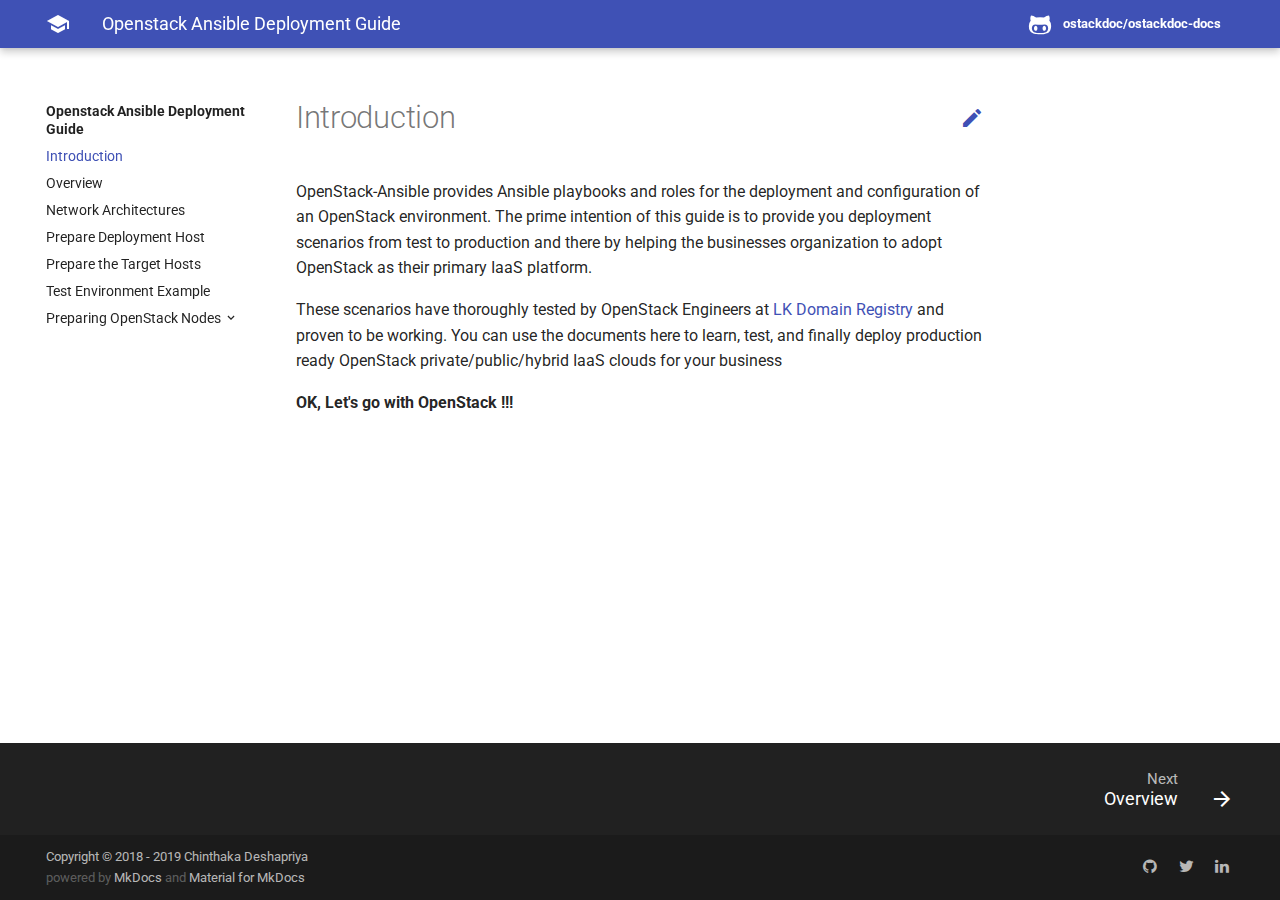
==== commit 067bfe4e: "Deployed f2f13cf with MkDocs version: 1.0.4" ====
--- a/index.html
+++ b/index.html
@@ -274,6 +274,18 @@
 
 
   <li class="md-nav__item">
+    <a href="network-architectures/" title="Network Architectures" class="md-nav__link">
+      Network Architectures
+    </a>
+  </li>
+
+    
+      
+      
+      
+
+
+  <li class="md-nav__item">
     <a href="prepare-deployment-host/" title="Prepare Deployment Host" class="md-nav__link">
       Prepare Deployment Host
     </a>
@@ -311,13 +323,13 @@
 
   <li class="md-nav__item md-nav__item--nested">
     
-      <input class="md-toggle md-nav__toggle" data-md-toggle="nav-6" type="checkbox" id="nav-6">
-    
-    <label class="md-nav__link" for="nav-6">
+      <input class="md-toggle md-nav__toggle" data-md-toggle="nav-7" type="checkbox" id="nav-7">
+    
+    <label class="md-nav__link" for="nav-7">
       Preparing OpenStack Nodes
     </label>
     <nav class="md-nav" data-md-component="collapsible" data-md-level="1">
-      <label class="md-nav__title" for="nav-6">
+      <label class="md-nav__title" for="nav-7">
         Preparing OpenStack Nodes
       </label>
       <ul class="md-nav__list" data-md-scrollfix>
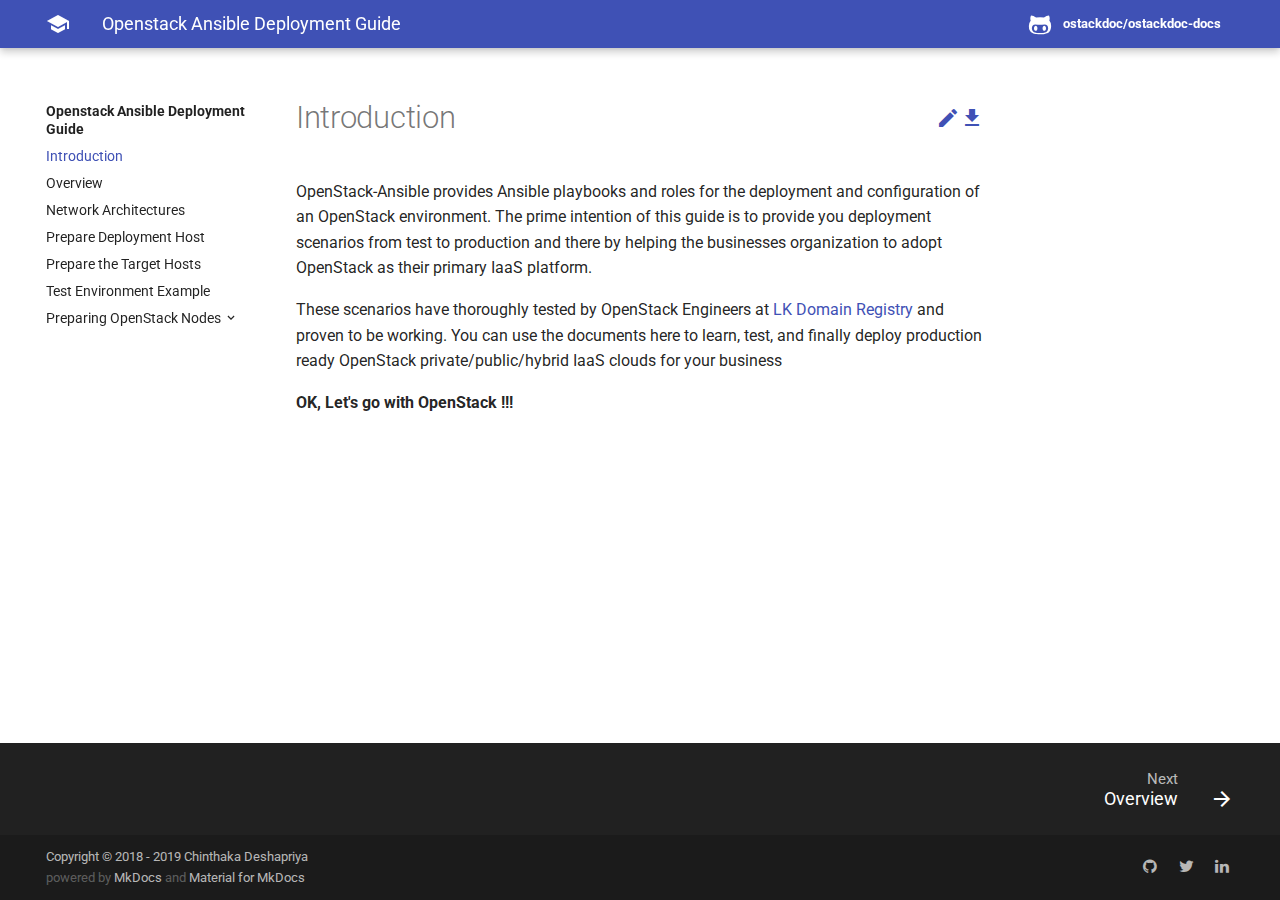
==== commit 62fbbc89: "Deployed 1ed6b8b with MkDocs version: 1.0.4" ====
--- a/index.html
+++ b/index.html
@@ -1,81 +1,36 @@
 
+<!DOCTYPE doctype html>
 
-
-
-<!doctype html>
-<html lang="en" class="no-js">
-  <head>
-    
-      <meta charset="utf-8">
-      <meta name="viewport" content="width=device-width,initial-scale=1">
-      <meta http-equiv="x-ua-compatible" content="ie=edge">
-      
-        <meta name="description" content="Guide for openstack-ansible Deployers">
-      
-      
-        <link rel="canonical" href="https://ostackdoc.github.io/">
-      
-      
-        <meta name="author" content="Chinthaka Deshapriya">
-      
-      
-        <meta name="lang:clipboard.copy" content="Copy to clipboard">
-      
-        <meta name="lang:clipboard.copied" content="Copied to clipboard">
-      
-        <meta name="lang:search.language" content="en">
-      
-        <meta name="lang:search.pipeline.stopwords" content="True">
-      
-        <meta name="lang:search.pipeline.trimmer" content="True">
-      
-        <meta name="lang:search.result.none" content="No matching documents">
-      
-        <meta name="lang:search.result.one" content="1 matching document">
-      
-        <meta name="lang:search.result.other" content="# matching documents">
-      
-        <meta name="lang:search.tokenizer" content="[\s\-]+">
-      
-      <link rel="shortcut icon" href="assets/images/favicon.png">
-      <meta name="generator" content="mkdocs-1.0.4, mkdocs-material-4.0.2">
-    
-    
-      
-        <title>Openstack Ansible Deployment Guide</title>
-      
-    
-    
-      <link rel="stylesheet" href="assets/stylesheets/application.982221ab.css">
-      
-        <link rel="stylesheet" href="assets/stylesheets/application-palette.224b79ff.css">
-      
-      
-        
-        
-        <meta name="theme-color" content="#3f51b5">
-      
-    
-    
-      <script src="assets/javascripts/modernizr.1f0bcf2b.js"></script>
-    
-    
-      
-        <link href="https://fonts.gstatic.com" rel="preconnect" crossorigin>
-        <link rel="stylesheet" href="https://fonts.googleapis.com/css?family=Roboto:300,400,400i,700|Roboto+Mono">
-        <style>body,input{font-family:"Roboto","Helvetica Neue",Helvetica,Arial,sans-serif}code,kbd,pre{font-family:"Roboto Mono","Courier New",Courier,monospace}</style>
-      
-    
-    <link rel="stylesheet" href="assets/fonts/material-icons.css">
-    
-      <link rel="manifest" href="manifest.webmanifest">
-    
-    
-      <link rel="stylesheet" href="extra.css">
-    
-    
-      
-        
+<html class="no-js" lang="en">
+<head>
+<meta charset="utf-8"/>
+<meta content="width=device-width,initial-scale=1" name="viewport"/>
+<meta content="ie=edge" http-equiv="x-ua-compatible"/>
+<meta content="Guide for openstack-ansible Deployers" name="description"/>
+<link href="https://ostackdoc.github.io/" rel="canonical"/>
+<meta content="Chinthaka Deshapriya" name="author"/>
+<meta content="Copy to clipboard" name="lang:clipboard.copy"/>
+<meta content="Copied to clipboard" name="lang:clipboard.copied"/>
+<meta content="en" name="lang:search.language"/>
+<meta content="True" name="lang:search.pipeline.stopwords"/>
+<meta content="True" name="lang:search.pipeline.trimmer"/>
+<meta content="No matching documents" name="lang:search.result.none"/>
+<meta content="1 matching document" name="lang:search.result.one"/>
+<meta content="# matching documents" name="lang:search.result.other"/>
+<meta content="[\s\-]+" name="lang:search.tokenizer"/>
+<link href="assets/images/favicon.png" rel="shortcut icon"/>
+<meta content="mkdocs-1.0.4, mkdocs-material-4.0.2" name="generator"/>
+<title>Openstack Ansible Deployment Guide</title>
+<link href="assets/stylesheets/application.982221ab.css" rel="stylesheet"/>
+<link href="assets/stylesheets/application-palette.224b79ff.css" rel="stylesheet"/>
+<meta content="#3f51b5" name="theme-color"/>
+<script src="assets/javascripts/modernizr.1f0bcf2b.js"></script>
+<link crossorigin="" href="https://fonts.gstatic.com" rel="preconnect"/>
+<link href="https://fonts.googleapis.com/css?family=Roboto:300,400,400i,700|Roboto+Mono" rel="stylesheet"/>
+<style>body,input{font-family:"Roboto","Helvetica Neue",Helvetica,Arial,sans-serif}code,kbd,pre{font-family:"Roboto Mono","Courier New",Courier,monospace}</style>
+<link href="assets/fonts/material-icons.css" rel="stylesheet"/>
+<link href="manifest.webmanifest" rel="manifest"/>
+<link href="extra.css" rel="stylesheet"/>
 <script>
   window.ga = window.ga || function() {
     (ga.q = ga.q || []).push(arguments)
@@ -98,23 +53,13 @@
     }
   })
 </script>
-<script async src="https://www.google-analytics.com/analytics.js"></script>
-      
-    
-    
-  </head>
-  
-    
-    
-    <body dir="ltr" data-md-color-primary="indigo" data-md-color-accent="indigo">
-  
-    <svg class="md-svg">
-      <defs>
-        
-        
-          <svg xmlns="http://www.w3.org/2000/svg" width="416" height="448"
-    viewBox="0 0 416 448" id="__github">
-  <path fill="currentColor" d="M160 304q0 10-3.125 20.5t-10.75 19-18.125
+<script async="" src="https://www.google-analytics.com/analytics.js"></script>
+</head>
+<body data-md-color-accent="indigo" data-md-color-primary="indigo" dir="ltr">
+<svg class="md-svg">
+<defs>
+<svg height="448" id="__github" viewbox="0 0 416 448" width="416" xmlns="http://www.w3.org/2000/svg">
+<path d="M160 304q0 10-3.125 20.5t-10.75 19-18.125
         8.5-18.125-8.5-10.75-19-3.125-20.5 3.125-20.5 10.75-19 18.125-8.5
         18.125 8.5 10.75 19 3.125 20.5zM320 304q0 10-3.125 20.5t-10.75
         19-18.125 8.5-18.125-8.5-10.75-19-3.125-20.5 3.125-20.5 10.75-19
@@ -128,306 +73,172 @@
         0-59.25 34-99-6.75-20.5-6.75-42.5 0-29 12.75-54.5 27 0 47.5 9.875t47.25
         30.875q36.75-8.75 77.25-8.75 37 0 70 8 26.25-20.5
         46.75-30.25t47.25-9.75q12.75 25.5 12.75 54.5 0 21.75-6.75 42 34 40 34
-        99.5z" />
-</svg>
-        
-      </defs>
-    </svg>
-    <input class="md-toggle" data-md-toggle="drawer" type="checkbox" id="__drawer" autocomplete="off">
-    <input class="md-toggle" data-md-toggle="search" type="checkbox" id="__search" autocomplete="off">
-    <label class="md-overlay" data-md-component="overlay" for="__drawer"></label>
-    
-    
-      <header class="md-header" data-md-component="header">
-  <nav class="md-header-nav md-grid">
-    <div class="md-flex">
-      <div class="md-flex__cell md-flex__cell--shrink">
-        <a href="https://ostackdoc.github.io" title="Openstack Ansible Deployment Guide" class="md-header-nav__button md-logo">
-          
-            <i class="md-icon"></i>
-          
-        </a>
-      </div>
-      <div class="md-flex__cell md-flex__cell--shrink">
-        <label class="md-icon md-icon--menu md-header-nav__button" for="__drawer"></label>
-      </div>
-      <div class="md-flex__cell md-flex__cell--stretch">
-        <div class="md-flex__ellipsis md-header-nav__title" data-md-component="title">
-          
-            <span class="md-header-nav__topic">
+        99.5z" fill="currentColor"></path>
+</svg>
+</defs>
+</svg>
+<input autocomplete="off" class="md-toggle" data-md-toggle="drawer" id="__drawer" type="checkbox"/>
+<input autocomplete="off" class="md-toggle" data-md-toggle="search" id="__search" type="checkbox"/>
+<label class="md-overlay" data-md-component="overlay" for="__drawer"></label>
+<header class="md-header" data-md-component="header">
+<nav class="md-header-nav md-grid">
+<div class="md-flex">
+<div class="md-flex__cell md-flex__cell--shrink">
+<a class="md-header-nav__button md-logo" href="https://ostackdoc.github.io" title="Openstack Ansible Deployment Guide">
+<i class="md-icon"></i>
+</a>
+</div>
+<div class="md-flex__cell md-flex__cell--shrink">
+<label class="md-icon md-icon--menu md-header-nav__button" for="__drawer"></label>
+</div>
+<div class="md-flex__cell md-flex__cell--stretch">
+<div class="md-flex__ellipsis md-header-nav__title" data-md-component="title">
+<span class="md-header-nav__topic">
               Openstack Ansible Deployment Guide
             </span>
-            <span class="md-header-nav__topic">
+<span class="md-header-nav__topic">
               Introduction
             </span>
-          
-        </div>
-      </div>
-      <div class="md-flex__cell md-flex__cell--shrink">
-        
-      </div>
-      
-        <div class="md-flex__cell md-flex__cell--shrink">
-          <div class="md-header-nav__source">
-            
-
-
-  
-
-<a href="https://github.com/ostackdoc/ostackdoc-docs/" title="Go to repository" class="md-source" data-md-source="github">
-  
-    <div class="md-source__icon">
-      <svg viewBox="0 0 24 24" width="24" height="24">
-        <use xlink:href="#__github" width="24" height="24"></use>
-      </svg>
-    </div>
-  
-  <div class="md-source__repository">
+</div>
+</div>
+<div class="md-flex__cell md-flex__cell--shrink">
+</div>
+<div class="md-flex__cell md-flex__cell--shrink">
+<div class="md-header-nav__source">
+<a class="md-source" data-md-source="github" href="https://github.com/ostackdoc/ostackdoc-docs/" title="Go to repository">
+<div class="md-source__icon">
+<svg height="24" viewbox="0 0 24 24" width="24">
+<use height="24" width="24" xlink:href="#__github"></use>
+</svg>
+</div>
+<div class="md-source__repository">
     ostackdoc/ostackdoc-docs
   </div>
 </a>
-          </div>
-        </div>
-      
-    </div>
-  </nav>
+</div>
+</div>
+</div>
+</nav>
 </header>
-    
-    <div class="md-container">
-      
-        
-      
-      
-      <main class="md-main">
-        <div class="md-main__inner md-grid" data-md-component="container">
-          
-            
-              <div class="md-sidebar md-sidebar--primary" data-md-component="navigation">
-                <div class="md-sidebar__scrollwrap">
-                  <div class="md-sidebar__inner">
-                    <nav class="md-nav md-nav--primary" data-md-level="0">
-  <label class="md-nav__title md-nav__title--site" for="__drawer">
-    <a href="https://ostackdoc.github.io" title="Openstack Ansible Deployment Guide" class="md-nav__button md-logo">
-      
-        <i class="md-icon"></i>
-      
-    </a>
+<div class="md-container">
+<main class="md-main">
+<div class="md-main__inner md-grid" data-md-component="container">
+<div class="md-sidebar md-sidebar--primary" data-md-component="navigation">
+<div class="md-sidebar__scrollwrap">
+<div class="md-sidebar__inner">
+<nav class="md-nav md-nav--primary" data-md-level="0">
+<label class="md-nav__title md-nav__title--site" for="__drawer">
+<a class="md-nav__button md-logo" href="https://ostackdoc.github.io" title="Openstack Ansible Deployment Guide">
+<i class="md-icon"></i>
+</a>
     Openstack Ansible Deployment Guide
   </label>
-  
-    <div class="md-nav__source">
-      
-
-
-  
-
-<a href="https://github.com/ostackdoc/ostackdoc-docs/" title="Go to repository" class="md-source" data-md-source="github">
-  
-    <div class="md-source__icon">
-      <svg viewBox="0 0 24 24" width="24" height="24">
-        <use xlink:href="#__github" width="24" height="24"></use>
-      </svg>
-    </div>
-  
-  <div class="md-source__repository">
+<div class="md-nav__source">
+<a class="md-source" data-md-source="github" href="https://github.com/ostackdoc/ostackdoc-docs/" title="Go to repository">
+<div class="md-source__icon">
+<svg height="24" viewbox="0 0 24 24" width="24">
+<use height="24" width="24" xlink:href="#__github"></use>
+</svg>
+</div>
+<div class="md-source__repository">
     ostackdoc/ostackdoc-docs
   </div>
 </a>
-    </div>
-  
-  <ul class="md-nav__list" data-md-scrollfix>
-    
-      
-      
-      
-
-  
-
-
-  <li class="md-nav__item md-nav__item--active">
-    
-    <input class="md-toggle md-nav__toggle" data-md-toggle="toc" type="checkbox" id="__toc">
-    
-    
-    <a href="." title="Introduction" class="md-nav__link md-nav__link--active">
+</div>
+<ul class="md-nav__list" data-md-scrollfix="">
+<li class="md-nav__item md-nav__item--active">
+<input class="md-toggle md-nav__toggle" data-md-toggle="toc" id="__toc" type="checkbox"/>
+<a class="md-nav__link md-nav__link--active" href="." title="Introduction">
       Introduction
     </a>
-    
-  </li>
-
-    
-      
-      
-      
-
-
-  <li class="md-nav__item">
-    <a href="overview/" title="Overview" class="md-nav__link">
+</li>
+<li class="md-nav__item">
+<a class="md-nav__link" href="overview/" title="Overview">
       Overview
     </a>
-  </li>
-
-    
-      
-      
-      
-
-
-  <li class="md-nav__item">
-    <a href="network-architectures/" title="Network Architectures" class="md-nav__link">
+</li>
+<li class="md-nav__item">
+<a class="md-nav__link" href="network-architectures/" title="Network Architectures">
       Network Architectures
     </a>
-  </li>
-
-    
-      
-      
-      
-
-
-  <li class="md-nav__item">
-    <a href="prepare-deployment-host/" title="Prepare Deployment Host" class="md-nav__link">
+</li>
+<li class="md-nav__item">
+<a class="md-nav__link" href="prepare-deployment-host/" title="Prepare Deployment Host">
       Prepare Deployment Host
     </a>
-  </li>
-
-    
-      
-      
-      
-
-
-  <li class="md-nav__item">
-    <a href="prepare-the-target-hosts/" title="Prepare the Target Hosts" class="md-nav__link">
+</li>
+<li class="md-nav__item">
+<a class="md-nav__link" href="prepare-the-target-hosts/" title="Prepare the Target Hosts">
       Prepare the Target Hosts
     </a>
-  </li>
-
-    
-      
-      
-      
-
-
-  <li class="md-nav__item">
-    <a href="test-env-example/" title="Test Environment Example" class="md-nav__link">
+</li>
+<li class="md-nav__item">
+<a class="md-nav__link" href="test-env-example/" title="Test Environment Example">
       Test Environment Example
     </a>
-  </li>
-
-    
-      
-      
-      
-
-
-  <li class="md-nav__item md-nav__item--nested">
-    
-      <input class="md-toggle md-nav__toggle" data-md-toggle="nav-7" type="checkbox" id="nav-7">
-    
-    <label class="md-nav__link" for="nav-7">
+</li>
+<li class="md-nav__item md-nav__item--nested">
+<input class="md-toggle md-nav__toggle" data-md-toggle="nav-7" id="nav-7" type="checkbox"/>
+<label class="md-nav__link" for="nav-7">
       Preparing OpenStack Nodes
     </label>
-    <nav class="md-nav" data-md-component="collapsible" data-md-level="1">
-      <label class="md-nav__title" for="nav-7">
+<nav class="md-nav" data-md-component="collapsible" data-md-level="1">
+<label class="md-nav__title" for="nav-7">
         Preparing OpenStack Nodes
       </label>
-      <ul class="md-nav__list" data-md-scrollfix>
-        
-        
-          
-          
-          
-
-
-  <li class="md-nav__item">
-    <a href="install-node-os/" title="Installing Node OS" class="md-nav__link">
+<ul class="md-nav__list" data-md-scrollfix="">
+<li class="md-nav__item">
+<a class="md-nav__link" href="install-node-os/" title="Installing Node OS">
       Installing Node OS
     </a>
-  </li>
-
-        
-          
-          
-          
-
-
-  <li class="md-nav__item">
-    <a href="configure-node-network/" title="Configuring Node Network" class="md-nav__link">
+</li>
+<li class="md-nav__item">
+<a class="md-nav__link" href="configure-node-network/" title="Configuring Node Network">
       Configuring Node Network
     </a>
-  </li>
-
-        
-      </ul>
-    </nav>
-  </li>
-
-    
-  </ul>
-</nav>
-                  </div>
-                </div>
-              </div>
-            
-            
-          
-          <div class="md-content">
-            <article class="md-content__inner md-typeset">
-              
-                
-                  <a href="https://github.com/ostackdoc/ostackdoc-docs/edit/master/docs/index.md" title="Edit this page" class="md-icon md-content__icon">&#xE3C9;</a>
-                
-                
-                  <h1>Introduction</h1>
-                
-                <p>OpenStack-Ansible provides Ansible playbooks and roles for the deployment and configuration of an OpenStack environment. The prime intention of this guide is to provide you deployment scenarios from test to production and there by helping the businesses organization to adopt OpenStack as their primary IaaS platform.</p>
+</li>
+</ul>
+</nav>
+</li>
+</ul>
+</nav>
+</div>
+</div>
+</div>
+<div class="md-content">
+<article class="md-content__inner md-typeset"><a class="md-icon md-content__icon" download href="index.pdf" title="PDF Export"></a>
+<a class="md-icon md-content__icon" href="https://github.com/ostackdoc/ostackdoc-docs/edit/master/docs/index.md" title="Edit this page"></a>
+<h1>Introduction</h1>
+<p>OpenStack-Ansible provides Ansible playbooks and roles for the deployment and configuration of an OpenStack environment. The prime intention of this guide is to provide you deployment scenarios from test to production and there by helping the businesses organization to adopt OpenStack as their primary IaaS platform.</p>
 <p>These scenarios have thoroughly tested by OpenStack Engineers at <a href="https://nic.lk/">LK Domain Registry</a> and proven to be working. You can use the documents here to learn, test, and finally deploy production ready OpenStack private/public/hybrid IaaS clouds for your business</p>
 <p><strong>OK, Let's go with OpenStack !!!</strong></p>
-                
-                  
-                
-              
-              
-                
-
-
-              
-            </article>
-          </div>
-        </div>
-      </main>
-      
-        
+</article>
+</div>
+</div>
+</main>
 <footer class="md-footer">
-  
-    <div class="md-footer-nav">
-      <nav class="md-footer-nav__inner md-grid">
-        
-        
-          <a href="overview/" title="Overview" class="md-flex md-footer-nav__link md-footer-nav__link--next" rel="next">
-            <div class="md-flex__cell md-flex__cell--stretch md-footer-nav__title">
-              <span class="md-flex__ellipsis">
-                <span class="md-footer-nav__direction">
+<div class="md-footer-nav">
+<nav class="md-footer-nav__inner md-grid">
+<a class="md-flex md-footer-nav__link md-footer-nav__link--next" href="overview/" rel="next" title="Overview">
+<div class="md-flex__cell md-flex__cell--stretch md-footer-nav__title">
+<span class="md-flex__ellipsis">
+<span class="md-footer-nav__direction">
                   Next
                 </span>
                 Overview
               </span>
-            </div>
-            <div class="md-flex__cell md-flex__cell--shrink">
-              <i class="md-icon md-icon--arrow-forward md-footer-nav__button"></i>
-            </div>
-          </a>
-        
-      </nav>
-    </div>
-  
-  <div class="md-footer-meta md-typeset">
-    <div class="md-footer-meta__inner md-grid">
-      <div class="md-footer-copyright">
-        
-          <div class="md-footer-copyright__highlight">
-            Copyright &copy; 2018 - 2019 Chinthaka Deshapriya
+</div>
+<div class="md-flex__cell md-flex__cell--shrink">
+<i class="md-icon md-icon--arrow-forward md-footer-nav__button"></i>
+</div>
+</a>
+</nav>
+</div>
+<div class="md-footer-meta md-typeset">
+<div class="md-footer-meta__inner md-grid">
+<div class="md-footer-copyright">
+<div class="md-footer-copyright__highlight">
+            Copyright © 2018 - 2019 Chinthaka Deshapriya
           </div>
         
         powered by
@@ -435,29 +246,18 @@
         and
         <a href="https://squidfunk.github.io/mkdocs-material/">
           Material for MkDocs</a>
-      </div>
-      
-  <div class="md-footer-social">
-    <link rel="stylesheet" href="assets/fonts/font-awesome.css">
-    
-      <a href="https://github.com/ostackdoc" class="md-footer-social__link fa fa-github"></a>
-    
-      <a href="https://twitter.com/ostackdoc" class="md-footer-social__link fa fa-twitter"></a>
-    
-      <a href="https://linkedin.com/in/ostackdoc" class="md-footer-social__link fa fa-linkedin"></a>
-    
-  </div>
-
-    </div>
-  </div>
+</div>
+<div class="md-footer-social">
+<link href="assets/fonts/font-awesome.css" rel="stylesheet"/>
+<a class="md-footer-social__link fa fa-github" href="https://github.com/ostackdoc"></a>
+<a class="md-footer-social__link fa fa-twitter" href="https://twitter.com/ostackdoc"></a>
+<a class="md-footer-social__link fa fa-linkedin" href="https://linkedin.com/in/ostackdoc"></a>
+</div>
+</div>
+</div>
 </footer>
-      
-    </div>
-    
-      <script src="assets/javascripts/application.d9aa80ab.js"></script>
-      
-      <script>app.initialize({version:"1.0.4",url:{base:"."}})</script>
-      
-    
-  </body>
+</div>
+<script src="assets/javascripts/application.d9aa80ab.js"></script>
+<script>app.initialize({version:"1.0.4",url:{base:"."}})</script>
+</body>
 </html>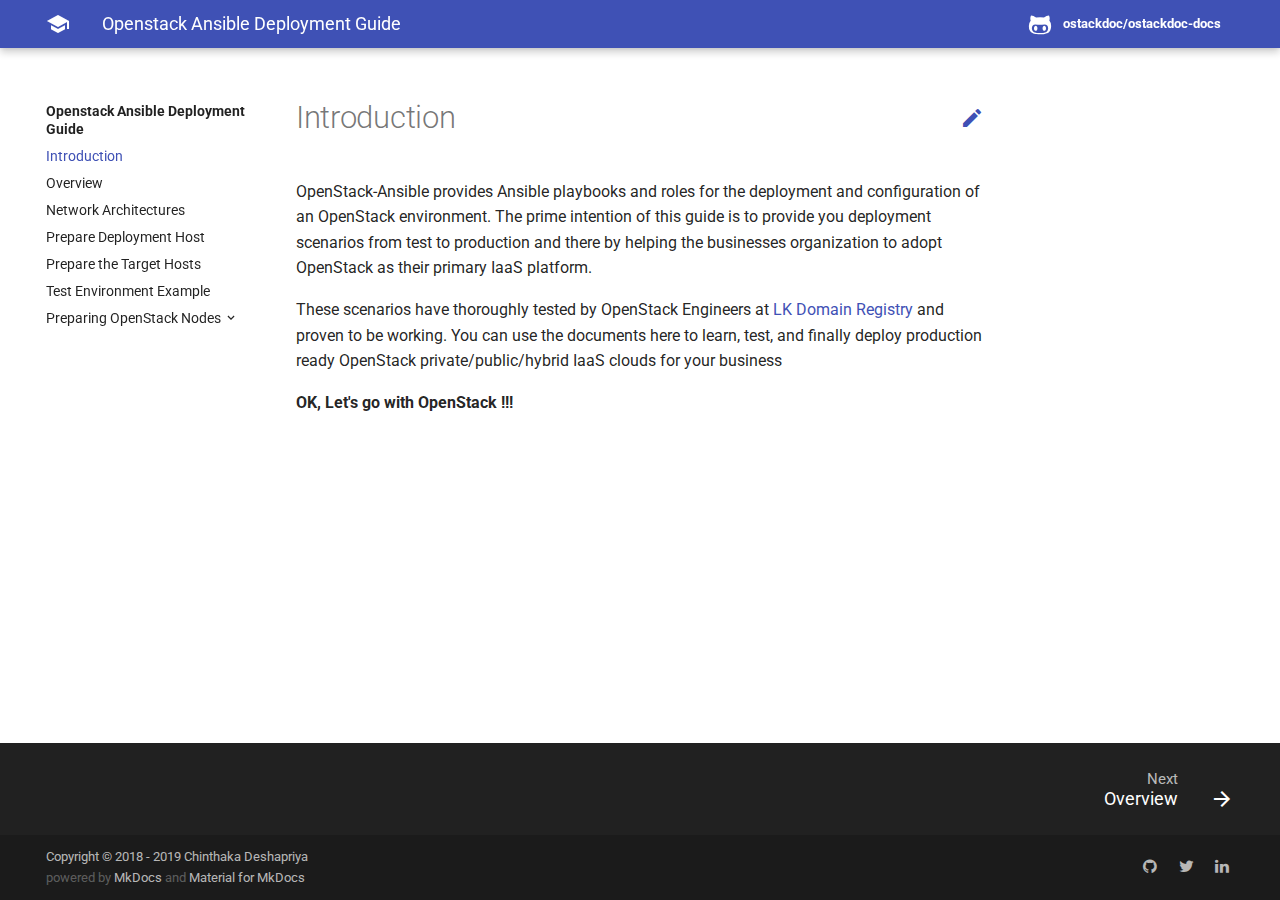
==== commit 9523773b: "Deployed f6b341b with MkDocs version: 1.0.4" ====
--- a/index.html
+++ b/index.html
@@ -1,36 +1,81 @@
 
-<!DOCTYPE doctype html>
-
-<html class="no-js" lang="en">
-<head>
-<meta charset="utf-8"/>
-<meta content="width=device-width,initial-scale=1" name="viewport"/>
-<meta content="ie=edge" http-equiv="x-ua-compatible"/>
-<meta content="Guide for openstack-ansible Deployers" name="description"/>
-<link href="https://ostackdoc.github.io/" rel="canonical"/>
-<meta content="Chinthaka Deshapriya" name="author"/>
-<meta content="Copy to clipboard" name="lang:clipboard.copy"/>
-<meta content="Copied to clipboard" name="lang:clipboard.copied"/>
-<meta content="en" name="lang:search.language"/>
-<meta content="True" name="lang:search.pipeline.stopwords"/>
-<meta content="True" name="lang:search.pipeline.trimmer"/>
-<meta content="No matching documents" name="lang:search.result.none"/>
-<meta content="1 matching document" name="lang:search.result.one"/>
-<meta content="# matching documents" name="lang:search.result.other"/>
-<meta content="[\s\-]+" name="lang:search.tokenizer"/>
-<link href="assets/images/favicon.png" rel="shortcut icon"/>
-<meta content="mkdocs-1.0.4, mkdocs-material-4.0.2" name="generator"/>
-<title>Openstack Ansible Deployment Guide</title>
-<link href="assets/stylesheets/application.982221ab.css" rel="stylesheet"/>
-<link href="assets/stylesheets/application-palette.224b79ff.css" rel="stylesheet"/>
-<meta content="#3f51b5" name="theme-color"/>
-<script src="assets/javascripts/modernizr.1f0bcf2b.js"></script>
-<link crossorigin="" href="https://fonts.gstatic.com" rel="preconnect"/>
-<link href="https://fonts.googleapis.com/css?family=Roboto:300,400,400i,700|Roboto+Mono" rel="stylesheet"/>
-<style>body,input{font-family:"Roboto","Helvetica Neue",Helvetica,Arial,sans-serif}code,kbd,pre{font-family:"Roboto Mono","Courier New",Courier,monospace}</style>
-<link href="assets/fonts/material-icons.css" rel="stylesheet"/>
-<link href="manifest.webmanifest" rel="manifest"/>
-<link href="extra.css" rel="stylesheet"/>
+
+
+
+<!doctype html>
+<html lang="en" class="no-js">
+  <head>
+    
+      <meta charset="utf-8">
+      <meta name="viewport" content="width=device-width,initial-scale=1">
+      <meta http-equiv="x-ua-compatible" content="ie=edge">
+      
+        <meta name="description" content="Guide for openstack-ansible Deployers">
+      
+      
+        <link rel="canonical" href="https://ostackdoc.github.io/">
+      
+      
+        <meta name="author" content="Chinthaka Deshapriya">
+      
+      
+        <meta name="lang:clipboard.copy" content="Copy to clipboard">
+      
+        <meta name="lang:clipboard.copied" content="Copied to clipboard">
+      
+        <meta name="lang:search.language" content="en">
+      
+        <meta name="lang:search.pipeline.stopwords" content="True">
+      
+        <meta name="lang:search.pipeline.trimmer" content="True">
+      
+        <meta name="lang:search.result.none" content="No matching documents">
+      
+        <meta name="lang:search.result.one" content="1 matching document">
+      
+        <meta name="lang:search.result.other" content="# matching documents">
+      
+        <meta name="lang:search.tokenizer" content="[\s\-]+">
+      
+      <link rel="shortcut icon" href="assets/images/favicon.png">
+      <meta name="generator" content="mkdocs-1.0.4, mkdocs-material-4.0.2">
+    
+    
+      
+        <title>Openstack Ansible Deployment Guide</title>
+      
+    
+    
+      <link rel="stylesheet" href="assets/stylesheets/application.982221ab.css">
+      
+        <link rel="stylesheet" href="assets/stylesheets/application-palette.224b79ff.css">
+      
+      
+        
+        
+        <meta name="theme-color" content="#3f51b5">
+      
+    
+    
+      <script src="assets/javascripts/modernizr.1f0bcf2b.js"></script>
+    
+    
+      
+        <link href="https://fonts.gstatic.com" rel="preconnect" crossorigin>
+        <link rel="stylesheet" href="https://fonts.googleapis.com/css?family=Roboto:300,400,400i,700|Roboto+Mono">
+        <style>body,input{font-family:"Roboto","Helvetica Neue",Helvetica,Arial,sans-serif}code,kbd,pre{font-family:"Roboto Mono","Courier New",Courier,monospace}</style>
+      
+    
+    <link rel="stylesheet" href="assets/fonts/material-icons.css">
+    
+      <link rel="manifest" href="manifest.webmanifest">
+    
+    
+      <link rel="stylesheet" href="extra.css">
+    
+    
+      
+        
 <script>
   window.ga = window.ga || function() {
     (ga.q = ga.q || []).push(arguments)
@@ -53,13 +98,23 @@
     }
   })
 </script>
-<script async="" src="https://www.google-analytics.com/analytics.js"></script>
-</head>
-<body data-md-color-accent="indigo" data-md-color-primary="indigo" dir="ltr">
-<svg class="md-svg">
-<defs>
-<svg height="448" id="__github" viewbox="0 0 416 448" width="416" xmlns="http://www.w3.org/2000/svg">
-<path d="M160 304q0 10-3.125 20.5t-10.75 19-18.125
+<script async src="https://www.google-analytics.com/analytics.js"></script>
+      
+    
+    
+  </head>
+  
+    
+    
+    <body dir="ltr" data-md-color-primary="indigo" data-md-color-accent="indigo">
+  
+    <svg class="md-svg">
+      <defs>
+        
+        
+          <svg xmlns="http://www.w3.org/2000/svg" width="416" height="448"
+    viewBox="0 0 416 448" id="__github">
+  <path fill="currentColor" d="M160 304q0 10-3.125 20.5t-10.75 19-18.125
         8.5-18.125-8.5-10.75-19-3.125-20.5 3.125-20.5 10.75-19 18.125-8.5
         18.125 8.5 10.75 19 3.125 20.5zM320 304q0 10-3.125 20.5t-10.75
         19-18.125 8.5-18.125-8.5-10.75-19-3.125-20.5 3.125-20.5 10.75-19
@@ -73,172 +128,306 @@
         0-59.25 34-99-6.75-20.5-6.75-42.5 0-29 12.75-54.5 27 0 47.5 9.875t47.25
         30.875q36.75-8.75 77.25-8.75 37 0 70 8 26.25-20.5
         46.75-30.25t47.25-9.75q12.75 25.5 12.75 54.5 0 21.75-6.75 42 34 40 34
-        99.5z" fill="currentColor"></path>
+        99.5z" />
 </svg>
-</defs>
-</svg>
-<input autocomplete="off" class="md-toggle" data-md-toggle="drawer" id="__drawer" type="checkbox"/>
-<input autocomplete="off" class="md-toggle" data-md-toggle="search" id="__search" type="checkbox"/>
-<label class="md-overlay" data-md-component="overlay" for="__drawer"></label>
-<header class="md-header" data-md-component="header">
-<nav class="md-header-nav md-grid">
-<div class="md-flex">
-<div class="md-flex__cell md-flex__cell--shrink">
-<a class="md-header-nav__button md-logo" href="https://ostackdoc.github.io" title="Openstack Ansible Deployment Guide">
-<i class="md-icon"></i>
-</a>
-</div>
-<div class="md-flex__cell md-flex__cell--shrink">
-<label class="md-icon md-icon--menu md-header-nav__button" for="__drawer"></label>
-</div>
-<div class="md-flex__cell md-flex__cell--stretch">
-<div class="md-flex__ellipsis md-header-nav__title" data-md-component="title">
-<span class="md-header-nav__topic">
+        
+      </defs>
+    </svg>
+    <input class="md-toggle" data-md-toggle="drawer" type="checkbox" id="__drawer" autocomplete="off">
+    <input class="md-toggle" data-md-toggle="search" type="checkbox" id="__search" autocomplete="off">
+    <label class="md-overlay" data-md-component="overlay" for="__drawer"></label>
+    
+    
+      <header class="md-header" data-md-component="header">
+  <nav class="md-header-nav md-grid">
+    <div class="md-flex">
+      <div class="md-flex__cell md-flex__cell--shrink">
+        <a href="https://ostackdoc.github.io" title="Openstack Ansible Deployment Guide" class="md-header-nav__button md-logo">
+          
+            <i class="md-icon"></i>
+          
+        </a>
+      </div>
+      <div class="md-flex__cell md-flex__cell--shrink">
+        <label class="md-icon md-icon--menu md-header-nav__button" for="__drawer"></label>
+      </div>
+      <div class="md-flex__cell md-flex__cell--stretch">
+        <div class="md-flex__ellipsis md-header-nav__title" data-md-component="title">
+          
+            <span class="md-header-nav__topic">
               Openstack Ansible Deployment Guide
             </span>
-<span class="md-header-nav__topic">
+            <span class="md-header-nav__topic">
               Introduction
             </span>
-</div>
-</div>
-<div class="md-flex__cell md-flex__cell--shrink">
-</div>
-<div class="md-flex__cell md-flex__cell--shrink">
-<div class="md-header-nav__source">
-<a class="md-source" data-md-source="github" href="https://github.com/ostackdoc/ostackdoc-docs/" title="Go to repository">
-<div class="md-source__icon">
-<svg height="24" viewbox="0 0 24 24" width="24">
-<use height="24" width="24" xlink:href="#__github"></use>
-</svg>
-</div>
-<div class="md-source__repository">
+          
+        </div>
+      </div>
+      <div class="md-flex__cell md-flex__cell--shrink">
+        
+      </div>
+      
+        <div class="md-flex__cell md-flex__cell--shrink">
+          <div class="md-header-nav__source">
+            
+
+
+  
+
+<a href="https://github.com/ostackdoc/ostackdoc-docs/" title="Go to repository" class="md-source" data-md-source="github">
+  
+    <div class="md-source__icon">
+      <svg viewBox="0 0 24 24" width="24" height="24">
+        <use xlink:href="#__github" width="24" height="24"></use>
+      </svg>
+    </div>
+  
+  <div class="md-source__repository">
     ostackdoc/ostackdoc-docs
   </div>
 </a>
-</div>
-</div>
-</div>
-</nav>
+          </div>
+        </div>
+      
+    </div>
+  </nav>
 </header>
-<div class="md-container">
-<main class="md-main">
-<div class="md-main__inner md-grid" data-md-component="container">
-<div class="md-sidebar md-sidebar--primary" data-md-component="navigation">
-<div class="md-sidebar__scrollwrap">
-<div class="md-sidebar__inner">
-<nav class="md-nav md-nav--primary" data-md-level="0">
-<label class="md-nav__title md-nav__title--site" for="__drawer">
-<a class="md-nav__button md-logo" href="https://ostackdoc.github.io" title="Openstack Ansible Deployment Guide">
-<i class="md-icon"></i>
-</a>
+    
+    <div class="md-container">
+      
+        
+      
+      
+      <main class="md-main">
+        <div class="md-main__inner md-grid" data-md-component="container">
+          
+            
+              <div class="md-sidebar md-sidebar--primary" data-md-component="navigation">
+                <div class="md-sidebar__scrollwrap">
+                  <div class="md-sidebar__inner">
+                    <nav class="md-nav md-nav--primary" data-md-level="0">
+  <label class="md-nav__title md-nav__title--site" for="__drawer">
+    <a href="https://ostackdoc.github.io" title="Openstack Ansible Deployment Guide" class="md-nav__button md-logo">
+      
+        <i class="md-icon"></i>
+      
+    </a>
     Openstack Ansible Deployment Guide
   </label>
-<div class="md-nav__source">
-<a class="md-source" data-md-source="github" href="https://github.com/ostackdoc/ostackdoc-docs/" title="Go to repository">
-<div class="md-source__icon">
-<svg height="24" viewbox="0 0 24 24" width="24">
-<use height="24" width="24" xlink:href="#__github"></use>
-</svg>
-</div>
-<div class="md-source__repository">
+  
+    <div class="md-nav__source">
+      
+
+
+  
+
+<a href="https://github.com/ostackdoc/ostackdoc-docs/" title="Go to repository" class="md-source" data-md-source="github">
+  
+    <div class="md-source__icon">
+      <svg viewBox="0 0 24 24" width="24" height="24">
+        <use xlink:href="#__github" width="24" height="24"></use>
+      </svg>
+    </div>
+  
+  <div class="md-source__repository">
     ostackdoc/ostackdoc-docs
   </div>
 </a>
-</div>
-<ul class="md-nav__list" data-md-scrollfix="">
-<li class="md-nav__item md-nav__item--active">
-<input class="md-toggle md-nav__toggle" data-md-toggle="toc" id="__toc" type="checkbox"/>
-<a class="md-nav__link md-nav__link--active" href="." title="Introduction">
+    </div>
+  
+  <ul class="md-nav__list" data-md-scrollfix>
+    
+      
+      
+      
+
+  
+
+
+  <li class="md-nav__item md-nav__item--active">
+    
+    <input class="md-toggle md-nav__toggle" data-md-toggle="toc" type="checkbox" id="__toc">
+    
+    
+    <a href="." title="Introduction" class="md-nav__link md-nav__link--active">
       Introduction
     </a>
-</li>
-<li class="md-nav__item">
-<a class="md-nav__link" href="overview/" title="Overview">
+    
+  </li>
+
+    
+      
+      
+      
+
+
+  <li class="md-nav__item">
+    <a href="overview/" title="Overview" class="md-nav__link">
       Overview
     </a>
-</li>
-<li class="md-nav__item">
-<a class="md-nav__link" href="network-architectures/" title="Network Architectures">
+  </li>
+
+    
+      
+      
+      
+
+
+  <li class="md-nav__item">
+    <a href="network-architectures/" title="Network Architectures" class="md-nav__link">
       Network Architectures
     </a>
-</li>
-<li class="md-nav__item">
-<a class="md-nav__link" href="prepare-deployment-host/" title="Prepare Deployment Host">
+  </li>
+
+    
+      
+      
+      
+
+
+  <li class="md-nav__item">
+    <a href="prepare-deployment-host/" title="Prepare Deployment Host" class="md-nav__link">
       Prepare Deployment Host
     </a>
-</li>
-<li class="md-nav__item">
-<a class="md-nav__link" href="prepare-the-target-hosts/" title="Prepare the Target Hosts">
+  </li>
+
+    
+      
+      
+      
+
+
+  <li class="md-nav__item">
+    <a href="prepare-the-target-hosts/" title="Prepare the Target Hosts" class="md-nav__link">
       Prepare the Target Hosts
     </a>
-</li>
-<li class="md-nav__item">
-<a class="md-nav__link" href="test-env-example/" title="Test Environment Example">
+  </li>
+
+    
+      
+      
+      
+
+
+  <li class="md-nav__item">
+    <a href="test-env-example/" title="Test Environment Example" class="md-nav__link">
       Test Environment Example
     </a>
-</li>
-<li class="md-nav__item md-nav__item--nested">
-<input class="md-toggle md-nav__toggle" data-md-toggle="nav-7" id="nav-7" type="checkbox"/>
-<label class="md-nav__link" for="nav-7">
+  </li>
+
+    
+      
+      
+      
+
+
+  <li class="md-nav__item md-nav__item--nested">
+    
+      <input class="md-toggle md-nav__toggle" data-md-toggle="nav-7" type="checkbox" id="nav-7">
+    
+    <label class="md-nav__link" for="nav-7">
       Preparing OpenStack Nodes
     </label>
-<nav class="md-nav" data-md-component="collapsible" data-md-level="1">
-<label class="md-nav__title" for="nav-7">
+    <nav class="md-nav" data-md-component="collapsible" data-md-level="1">
+      <label class="md-nav__title" for="nav-7">
         Preparing OpenStack Nodes
       </label>
-<ul class="md-nav__list" data-md-scrollfix="">
-<li class="md-nav__item">
-<a class="md-nav__link" href="install-node-os/" title="Installing Node OS">
+      <ul class="md-nav__list" data-md-scrollfix>
+        
+        
+          
+          
+          
+
+
+  <li class="md-nav__item">
+    <a href="install-node-os/" title="Installing Node OS" class="md-nav__link">
       Installing Node OS
     </a>
-</li>
-<li class="md-nav__item">
-<a class="md-nav__link" href="configure-node-network/" title="Configuring Node Network">
+  </li>
+
+        
+          
+          
+          
+
+
+  <li class="md-nav__item">
+    <a href="configure-node-network/" title="Configuring Node Network" class="md-nav__link">
       Configuring Node Network
     </a>
-</li>
-</ul>
+  </li>
+
+        
+      </ul>
+    </nav>
+  </li>
+
+    
+  </ul>
 </nav>
-</li>
-</ul>
-</nav>
-</div>
-</div>
-</div>
-<div class="md-content">
-<article class="md-content__inner md-typeset"><a class="md-icon md-content__icon" download href="index.pdf" title="PDF Export"></a>
-<a class="md-icon md-content__icon" href="https://github.com/ostackdoc/ostackdoc-docs/edit/master/docs/index.md" title="Edit this page"></a>
-<h1>Introduction</h1>
-<p>OpenStack-Ansible provides Ansible playbooks and roles for the deployment and configuration of an OpenStack environment. The prime intention of this guide is to provide you deployment scenarios from test to production and there by helping the businesses organization to adopt OpenStack as their primary IaaS platform.</p>
+                  </div>
+                </div>
+              </div>
+            
+            
+          
+          <div class="md-content">
+            <article class="md-content__inner md-typeset">
+              
+                
+                  <a href="https://github.com/ostackdoc/ostackdoc-docs/edit/master/docs/index.md" title="Edit this page" class="md-icon md-content__icon">&#xE3C9;</a>
+                
+                
+                  <h1>Introduction</h1>
+                
+                <p>OpenStack-Ansible provides Ansible playbooks and roles for the deployment and configuration of an OpenStack environment. The prime intention of this guide is to provide you deployment scenarios from test to production and there by helping the businesses organization to adopt OpenStack as their primary IaaS platform.</p>
 <p>These scenarios have thoroughly tested by OpenStack Engineers at <a href="https://nic.lk/">LK Domain Registry</a> and proven to be working. You can use the documents here to learn, test, and finally deploy production ready OpenStack private/public/hybrid IaaS clouds for your business</p>
 <p><strong>OK, Let's go with OpenStack !!!</strong></p>
-</article>
-</div>
-</div>
-</main>
+                
+                  
+                
+              
+              
+                
+
+
+              
+            </article>
+          </div>
+        </div>
+      </main>
+      
+        
 <footer class="md-footer">
-<div class="md-footer-nav">
-<nav class="md-footer-nav__inner md-grid">
-<a class="md-flex md-footer-nav__link md-footer-nav__link--next" href="overview/" rel="next" title="Overview">
-<div class="md-flex__cell md-flex__cell--stretch md-footer-nav__title">
-<span class="md-flex__ellipsis">
-<span class="md-footer-nav__direction">
+  
+    <div class="md-footer-nav">
+      <nav class="md-footer-nav__inner md-grid">
+        
+        
+          <a href="overview/" title="Overview" class="md-flex md-footer-nav__link md-footer-nav__link--next" rel="next">
+            <div class="md-flex__cell md-flex__cell--stretch md-footer-nav__title">
+              <span class="md-flex__ellipsis">
+                <span class="md-footer-nav__direction">
                   Next
                 </span>
                 Overview
               </span>
-</div>
-<div class="md-flex__cell md-flex__cell--shrink">
-<i class="md-icon md-icon--arrow-forward md-footer-nav__button"></i>
-</div>
-</a>
-</nav>
-</div>
-<div class="md-footer-meta md-typeset">
-<div class="md-footer-meta__inner md-grid">
-<div class="md-footer-copyright">
-<div class="md-footer-copyright__highlight">
-            Copyright © 2018 - 2019 Chinthaka Deshapriya
+            </div>
+            <div class="md-flex__cell md-flex__cell--shrink">
+              <i class="md-icon md-icon--arrow-forward md-footer-nav__button"></i>
+            </div>
+          </a>
+        
+      </nav>
+    </div>
+  
+  <div class="md-footer-meta md-typeset">
+    <div class="md-footer-meta__inner md-grid">
+      <div class="md-footer-copyright">
+        
+          <div class="md-footer-copyright__highlight">
+            Copyright &copy; 2018 - 2019 Chinthaka Deshapriya
           </div>
         
         powered by
@@ -246,18 +435,29 @@
         and
         <a href="https://squidfunk.github.io/mkdocs-material/">
           Material for MkDocs</a>
-</div>
-<div class="md-footer-social">
-<link href="assets/fonts/font-awesome.css" rel="stylesheet"/>
-<a class="md-footer-social__link fa fa-github" href="https://github.com/ostackdoc"></a>
-<a class="md-footer-social__link fa fa-twitter" href="https://twitter.com/ostackdoc"></a>
-<a class="md-footer-social__link fa fa-linkedin" href="https://linkedin.com/in/ostackdoc"></a>
-</div>
-</div>
-</div>
+      </div>
+      
+  <div class="md-footer-social">
+    <link rel="stylesheet" href="assets/fonts/font-awesome.css">
+    
+      <a href="https://github.com/ostackdoc" class="md-footer-social__link fa fa-github"></a>
+    
+      <a href="https://twitter.com/ostackdoc" class="md-footer-social__link fa fa-twitter"></a>
+    
+      <a href="https://linkedin.com/in/ostackdoc" class="md-footer-social__link fa fa-linkedin"></a>
+    
+  </div>
+
+    </div>
+  </div>
 </footer>
-</div>
-<script src="assets/javascripts/application.d9aa80ab.js"></script>
-<script>app.initialize({version:"1.0.4",url:{base:"."}})</script>
-</body>
+      
+    </div>
+    
+      <script src="assets/javascripts/application.d9aa80ab.js"></script>
+      
+      <script>app.initialize({version:"1.0.4",url:{base:"."}})</script>
+      
+    
+  </body>
 </html>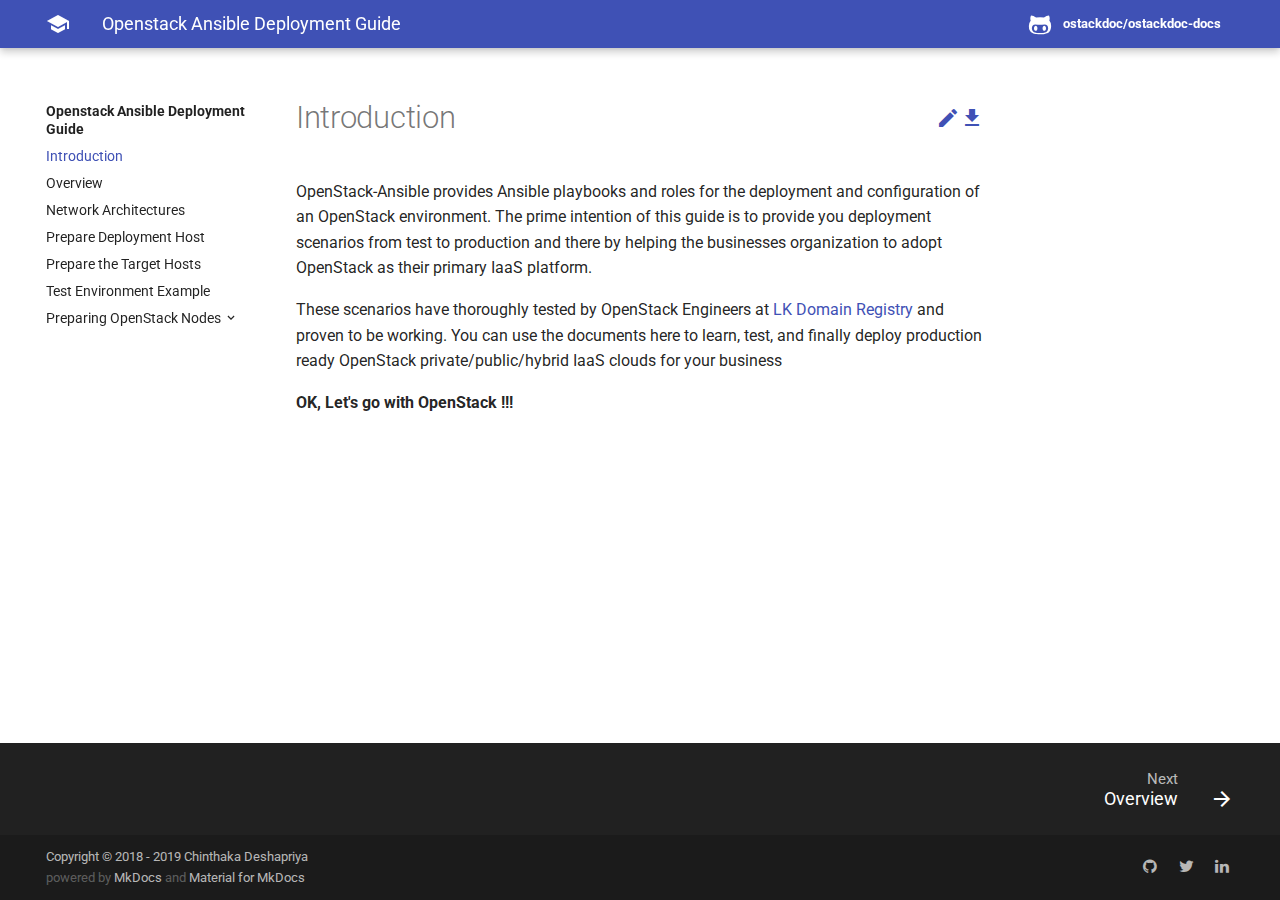
==== commit 1e85e64c: "Deployed f6b341b with MkDocs version: 1.0.4" ====
--- a/index.html
+++ b/index.html
@@ -1,81 +1,36 @@
 
+<!DOCTYPE doctype html>
 
-
-
-<!doctype html>
-<html lang="en" class="no-js">
-  <head>
-    
-      <meta charset="utf-8">
-      <meta name="viewport" content="width=device-width,initial-scale=1">
-      <meta http-equiv="x-ua-compatible" content="ie=edge">
-      
-        <meta name="description" content="Guide for openstack-ansible Deployers">
-      
-      
-        <link rel="canonical" href="https://ostackdoc.github.io/">
-      
-      
-        <meta name="author" content="Chinthaka Deshapriya">
-      
-      
-        <meta name="lang:clipboard.copy" content="Copy to clipboard">
-      
-        <meta name="lang:clipboard.copied" content="Copied to clipboard">
-      
-        <meta name="lang:search.language" content="en">
-      
-        <meta name="lang:search.pipeline.stopwords" content="True">
-      
-        <meta name="lang:search.pipeline.trimmer" content="True">
-      
-        <meta name="lang:search.result.none" content="No matching documents">
-      
-        <meta name="lang:search.result.one" content="1 matching document">
-      
-        <meta name="lang:search.result.other" content="# matching documents">
-      
-        <meta name="lang:search.tokenizer" content="[\s\-]+">
-      
-      <link rel="shortcut icon" href="assets/images/favicon.png">
-      <meta name="generator" content="mkdocs-1.0.4, mkdocs-material-4.0.2">
-    
-    
-      
-        <title>Openstack Ansible Deployment Guide</title>
-      
-    
-    
-      <link rel="stylesheet" href="assets/stylesheets/application.982221ab.css">
-      
-        <link rel="stylesheet" href="assets/stylesheets/application-palette.224b79ff.css">
-      
-      
-        
-        
-        <meta name="theme-color" content="#3f51b5">
-      
-    
-    
-      <script src="assets/javascripts/modernizr.1f0bcf2b.js"></script>
-    
-    
-      
-        <link href="https://fonts.gstatic.com" rel="preconnect" crossorigin>
-        <link rel="stylesheet" href="https://fonts.googleapis.com/css?family=Roboto:300,400,400i,700|Roboto+Mono">
-        <style>body,input{font-family:"Roboto","Helvetica Neue",Helvetica,Arial,sans-serif}code,kbd,pre{font-family:"Roboto Mono","Courier New",Courier,monospace}</style>
-      
-    
-    <link rel="stylesheet" href="assets/fonts/material-icons.css">
-    
-      <link rel="manifest" href="manifest.webmanifest">
-    
-    
-      <link rel="stylesheet" href="extra.css">
-    
-    
-      
-        
+<html class="no-js" lang="en">
+<head>
+<meta charset="utf-8"/>
+<meta content="width=device-width,initial-scale=1" name="viewport"/>
+<meta content="ie=edge" http-equiv="x-ua-compatible"/>
+<meta content="Guide for openstack-ansible Deployers" name="description"/>
+<link href="https://ostackdoc.github.io/" rel="canonical"/>
+<meta content="Chinthaka Deshapriya" name="author"/>
+<meta content="Copy to clipboard" name="lang:clipboard.copy"/>
+<meta content="Copied to clipboard" name="lang:clipboard.copied"/>
+<meta content="en" name="lang:search.language"/>
+<meta content="True" name="lang:search.pipeline.stopwords"/>
+<meta content="True" name="lang:search.pipeline.trimmer"/>
+<meta content="No matching documents" name="lang:search.result.none"/>
+<meta content="1 matching document" name="lang:search.result.one"/>
+<meta content="# matching documents" name="lang:search.result.other"/>
+<meta content="[\s\-]+" name="lang:search.tokenizer"/>
+<link href="assets/images/favicon.png" rel="shortcut icon"/>
+<meta content="mkdocs-1.0.4, mkdocs-material-4.0.2" name="generator"/>
+<title>Openstack Ansible Deployment Guide</title>
+<link href="assets/stylesheets/application.982221ab.css" rel="stylesheet"/>
+<link href="assets/stylesheets/application-palette.224b79ff.css" rel="stylesheet"/>
+<meta content="#3f51b5" name="theme-color"/>
+<script src="assets/javascripts/modernizr.1f0bcf2b.js"></script>
+<link crossorigin="" href="https://fonts.gstatic.com" rel="preconnect"/>
+<link href="https://fonts.googleapis.com/css?family=Roboto:300,400,400i,700|Roboto+Mono" rel="stylesheet"/>
+<style>body,input{font-family:"Roboto","Helvetica Neue",Helvetica,Arial,sans-serif}code,kbd,pre{font-family:"Roboto Mono","Courier New",Courier,monospace}</style>
+<link href="assets/fonts/material-icons.css" rel="stylesheet"/>
+<link href="manifest.webmanifest" rel="manifest"/>
+<link href="extra.css" rel="stylesheet"/>
 <script>
   window.ga = window.ga || function() {
     (ga.q = ga.q || []).push(arguments)
@@ -98,23 +53,13 @@
     }
   })
 </script>
-<script async src="https://www.google-analytics.com/analytics.js"></script>
-      
-    
-    
-  </head>
-  
-    
-    
-    <body dir="ltr" data-md-color-primary="indigo" data-md-color-accent="indigo">
-  
-    <svg class="md-svg">
-      <defs>
-        
-        
-          <svg xmlns="http://www.w3.org/2000/svg" width="416" height="448"
-    viewBox="0 0 416 448" id="__github">
-  <path fill="currentColor" d="M160 304q0 10-3.125 20.5t-10.75 19-18.125
+<script async="" src="https://www.google-analytics.com/analytics.js"></script>
+</head>
+<body data-md-color-accent="indigo" data-md-color-primary="indigo" dir="ltr">
+<svg class="md-svg">
+<defs>
+<svg height="448" id="__github" viewbox="0 0 416 448" width="416" xmlns="http://www.w3.org/2000/svg">
+<path d="M160 304q0 10-3.125 20.5t-10.75 19-18.125
         8.5-18.125-8.5-10.75-19-3.125-20.5 3.125-20.5 10.75-19 18.125-8.5
         18.125 8.5 10.75 19 3.125 20.5zM320 304q0 10-3.125 20.5t-10.75
         19-18.125 8.5-18.125-8.5-10.75-19-3.125-20.5 3.125-20.5 10.75-19
@@ -128,306 +73,172 @@
         0-59.25 34-99-6.75-20.5-6.75-42.5 0-29 12.75-54.5 27 0 47.5 9.875t47.25
         30.875q36.75-8.75 77.25-8.75 37 0 70 8 26.25-20.5
         46.75-30.25t47.25-9.75q12.75 25.5 12.75 54.5 0 21.75-6.75 42 34 40 34
-        99.5z" />
-</svg>
-        
-      </defs>
-    </svg>
-    <input class="md-toggle" data-md-toggle="drawer" type="checkbox" id="__drawer" autocomplete="off">
-    <input class="md-toggle" data-md-toggle="search" type="checkbox" id="__search" autocomplete="off">
-    <label class="md-overlay" data-md-component="overlay" for="__drawer"></label>
-    
-    
-      <header class="md-header" data-md-component="header">
-  <nav class="md-header-nav md-grid">
-    <div class="md-flex">
-      <div class="md-flex__cell md-flex__cell--shrink">
-        <a href="https://ostackdoc.github.io" title="Openstack Ansible Deployment Guide" class="md-header-nav__button md-logo">
-          
-            <i class="md-icon"></i>
-          
-        </a>
-      </div>
-      <div class="md-flex__cell md-flex__cell--shrink">
-        <label class="md-icon md-icon--menu md-header-nav__button" for="__drawer"></label>
-      </div>
-      <div class="md-flex__cell md-flex__cell--stretch">
-        <div class="md-flex__ellipsis md-header-nav__title" data-md-component="title">
-          
-            <span class="md-header-nav__topic">
+        99.5z" fill="currentColor"></path>
+</svg>
+</defs>
+</svg>
+<input autocomplete="off" class="md-toggle" data-md-toggle="drawer" id="__drawer" type="checkbox"/>
+<input autocomplete="off" class="md-toggle" data-md-toggle="search" id="__search" type="checkbox"/>
+<label class="md-overlay" data-md-component="overlay" for="__drawer"></label>
+<header class="md-header" data-md-component="header">
+<nav class="md-header-nav md-grid">
+<div class="md-flex">
+<div class="md-flex__cell md-flex__cell--shrink">
+<a class="md-header-nav__button md-logo" href="https://ostackdoc.github.io" title="Openstack Ansible Deployment Guide">
+<i class="md-icon"></i>
+</a>
+</div>
+<div class="md-flex__cell md-flex__cell--shrink">
+<label class="md-icon md-icon--menu md-header-nav__button" for="__drawer"></label>
+</div>
+<div class="md-flex__cell md-flex__cell--stretch">
+<div class="md-flex__ellipsis md-header-nav__title" data-md-component="title">
+<span class="md-header-nav__topic">
               Openstack Ansible Deployment Guide
             </span>
-            <span class="md-header-nav__topic">
+<span class="md-header-nav__topic">
               Introduction
             </span>
-          
-        </div>
-      </div>
-      <div class="md-flex__cell md-flex__cell--shrink">
-        
-      </div>
-      
-        <div class="md-flex__cell md-flex__cell--shrink">
-          <div class="md-header-nav__source">
-            
-
-
-  
-
-<a href="https://github.com/ostackdoc/ostackdoc-docs/" title="Go to repository" class="md-source" data-md-source="github">
-  
-    <div class="md-source__icon">
-      <svg viewBox="0 0 24 24" width="24" height="24">
-        <use xlink:href="#__github" width="24" height="24"></use>
-      </svg>
-    </div>
-  
-  <div class="md-source__repository">
+</div>
+</div>
+<div class="md-flex__cell md-flex__cell--shrink">
+</div>
+<div class="md-flex__cell md-flex__cell--shrink">
+<div class="md-header-nav__source">
+<a class="md-source" data-md-source="github" href="https://github.com/ostackdoc/ostackdoc-docs/" title="Go to repository">
+<div class="md-source__icon">
+<svg height="24" viewbox="0 0 24 24" width="24">
+<use height="24" width="24" xlink:href="#__github"></use>
+</svg>
+</div>
+<div class="md-source__repository">
     ostackdoc/ostackdoc-docs
   </div>
 </a>
-          </div>
-        </div>
-      
-    </div>
-  </nav>
+</div>
+</div>
+</div>
+</nav>
 </header>
-    
-    <div class="md-container">
-      
-        
-      
-      
-      <main class="md-main">
-        <div class="md-main__inner md-grid" data-md-component="container">
-          
-            
-              <div class="md-sidebar md-sidebar--primary" data-md-component="navigation">
-                <div class="md-sidebar__scrollwrap">
-                  <div class="md-sidebar__inner">
-                    <nav class="md-nav md-nav--primary" data-md-level="0">
-  <label class="md-nav__title md-nav__title--site" for="__drawer">
-    <a href="https://ostackdoc.github.io" title="Openstack Ansible Deployment Guide" class="md-nav__button md-logo">
-      
-        <i class="md-icon"></i>
-      
-    </a>
+<div class="md-container">
+<main class="md-main">
+<div class="md-main__inner md-grid" data-md-component="container">
+<div class="md-sidebar md-sidebar--primary" data-md-component="navigation">
+<div class="md-sidebar__scrollwrap">
+<div class="md-sidebar__inner">
+<nav class="md-nav md-nav--primary" data-md-level="0">
+<label class="md-nav__title md-nav__title--site" for="__drawer">
+<a class="md-nav__button md-logo" href="https://ostackdoc.github.io" title="Openstack Ansible Deployment Guide">
+<i class="md-icon"></i>
+</a>
     Openstack Ansible Deployment Guide
   </label>
-  
-    <div class="md-nav__source">
-      
-
-
-  
-
-<a href="https://github.com/ostackdoc/ostackdoc-docs/" title="Go to repository" class="md-source" data-md-source="github">
-  
-    <div class="md-source__icon">
-      <svg viewBox="0 0 24 24" width="24" height="24">
-        <use xlink:href="#__github" width="24" height="24"></use>
-      </svg>
-    </div>
-  
-  <div class="md-source__repository">
+<div class="md-nav__source">
+<a class="md-source" data-md-source="github" href="https://github.com/ostackdoc/ostackdoc-docs/" title="Go to repository">
+<div class="md-source__icon">
+<svg height="24" viewbox="0 0 24 24" width="24">
+<use height="24" width="24" xlink:href="#__github"></use>
+</svg>
+</div>
+<div class="md-source__repository">
     ostackdoc/ostackdoc-docs
   </div>
 </a>
-    </div>
-  
-  <ul class="md-nav__list" data-md-scrollfix>
-    
-      
-      
-      
-
-  
-
-
-  <li class="md-nav__item md-nav__item--active">
-    
-    <input class="md-toggle md-nav__toggle" data-md-toggle="toc" type="checkbox" id="__toc">
-    
-    
-    <a href="." title="Introduction" class="md-nav__link md-nav__link--active">
+</div>
+<ul class="md-nav__list" data-md-scrollfix="">
+<li class="md-nav__item md-nav__item--active">
+<input class="md-toggle md-nav__toggle" data-md-toggle="toc" id="__toc" type="checkbox"/>
+<a class="md-nav__link md-nav__link--active" href="." title="Introduction">
       Introduction
     </a>
-    
-  </li>
-
-    
-      
-      
-      
-
-
-  <li class="md-nav__item">
-    <a href="overview/" title="Overview" class="md-nav__link">
+</li>
+<li class="md-nav__item">
+<a class="md-nav__link" href="overview/" title="Overview">
       Overview
     </a>
-  </li>
-
-    
-      
-      
-      
-
-
-  <li class="md-nav__item">
-    <a href="network-architectures/" title="Network Architectures" class="md-nav__link">
+</li>
+<li class="md-nav__item">
+<a class="md-nav__link" href="network-architectures/" title="Network Architectures">
       Network Architectures
     </a>
-  </li>
-
-    
-      
-      
-      
-
-
-  <li class="md-nav__item">
-    <a href="prepare-deployment-host/" title="Prepare Deployment Host" class="md-nav__link">
+</li>
+<li class="md-nav__item">
+<a class="md-nav__link" href="prepare-deployment-host/" title="Prepare Deployment Host">
       Prepare Deployment Host
     </a>
-  </li>
-
-    
-      
-      
-      
-
-
-  <li class="md-nav__item">
-    <a href="prepare-the-target-hosts/" title="Prepare the Target Hosts" class="md-nav__link">
+</li>
+<li class="md-nav__item">
+<a class="md-nav__link" href="prepare-the-target-hosts/" title="Prepare the Target Hosts">
       Prepare the Target Hosts
     </a>
-  </li>
-
-    
-      
-      
-      
-
-
-  <li class="md-nav__item">
-    <a href="test-env-example/" title="Test Environment Example" class="md-nav__link">
+</li>
+<li class="md-nav__item">
+<a class="md-nav__link" href="test-env-example/" title="Test Environment Example">
       Test Environment Example
     </a>
-  </li>
-
-    
-      
-      
-      
-
-
-  <li class="md-nav__item md-nav__item--nested">
-    
-      <input class="md-toggle md-nav__toggle" data-md-toggle="nav-7" type="checkbox" id="nav-7">
-    
-    <label class="md-nav__link" for="nav-7">
+</li>
+<li class="md-nav__item md-nav__item--nested">
+<input class="md-toggle md-nav__toggle" data-md-toggle="nav-7" id="nav-7" type="checkbox"/>
+<label class="md-nav__link" for="nav-7">
       Preparing OpenStack Nodes
     </label>
-    <nav class="md-nav" data-md-component="collapsible" data-md-level="1">
-      <label class="md-nav__title" for="nav-7">
+<nav class="md-nav" data-md-component="collapsible" data-md-level="1">
+<label class="md-nav__title" for="nav-7">
         Preparing OpenStack Nodes
       </label>
-      <ul class="md-nav__list" data-md-scrollfix>
-        
-        
-          
-          
-          
-
-
-  <li class="md-nav__item">
-    <a href="install-node-os/" title="Installing Node OS" class="md-nav__link">
+<ul class="md-nav__list" data-md-scrollfix="">
+<li class="md-nav__item">
+<a class="md-nav__link" href="install-node-os/" title="Installing Node OS">
       Installing Node OS
     </a>
-  </li>
-
-        
-          
-          
-          
-
-
-  <li class="md-nav__item">
-    <a href="configure-node-network/" title="Configuring Node Network" class="md-nav__link">
+</li>
+<li class="md-nav__item">
+<a class="md-nav__link" href="configure-node-network/" title="Configuring Node Network">
       Configuring Node Network
     </a>
-  </li>
-
-        
-      </ul>
-    </nav>
-  </li>
-
-    
-  </ul>
-</nav>
-                  </div>
-                </div>
-              </div>
-            
-            
-          
-          <div class="md-content">
-            <article class="md-content__inner md-typeset">
-              
-                
-                  <a href="https://github.com/ostackdoc/ostackdoc-docs/edit/master/docs/index.md" title="Edit this page" class="md-icon md-content__icon">&#xE3C9;</a>
-                
-                
-                  <h1>Introduction</h1>
-                
-                <p>OpenStack-Ansible provides Ansible playbooks and roles for the deployment and configuration of an OpenStack environment. The prime intention of this guide is to provide you deployment scenarios from test to production and there by helping the businesses organization to adopt OpenStack as their primary IaaS platform.</p>
+</li>
+</ul>
+</nav>
+</li>
+</ul>
+</nav>
+</div>
+</div>
+</div>
+<div class="md-content">
+<article class="md-content__inner md-typeset"><a class="md-icon md-content__icon" download href="index.pdf" title="PDF Export"></a>
+<a class="md-icon md-content__icon" href="https://github.com/ostackdoc/ostackdoc-docs/edit/master/docs/index.md" title="Edit this page"></a>
+<h1>Introduction</h1>
+<p>OpenStack-Ansible provides Ansible playbooks and roles for the deployment and configuration of an OpenStack environment. The prime intention of this guide is to provide you deployment scenarios from test to production and there by helping the businesses organization to adopt OpenStack as their primary IaaS platform.</p>
 <p>These scenarios have thoroughly tested by OpenStack Engineers at <a href="https://nic.lk/">LK Domain Registry</a> and proven to be working. You can use the documents here to learn, test, and finally deploy production ready OpenStack private/public/hybrid IaaS clouds for your business</p>
 <p><strong>OK, Let's go with OpenStack !!!</strong></p>
-                
-                  
-                
-              
-              
-                
-
-
-              
-            </article>
-          </div>
-        </div>
-      </main>
-      
-        
+</article>
+</div>
+</div>
+</main>
 <footer class="md-footer">
-  
-    <div class="md-footer-nav">
-      <nav class="md-footer-nav__inner md-grid">
-        
-        
-          <a href="overview/" title="Overview" class="md-flex md-footer-nav__link md-footer-nav__link--next" rel="next">
-            <div class="md-flex__cell md-flex__cell--stretch md-footer-nav__title">
-              <span class="md-flex__ellipsis">
-                <span class="md-footer-nav__direction">
+<div class="md-footer-nav">
+<nav class="md-footer-nav__inner md-grid">
+<a class="md-flex md-footer-nav__link md-footer-nav__link--next" href="overview/" rel="next" title="Overview">
+<div class="md-flex__cell md-flex__cell--stretch md-footer-nav__title">
+<span class="md-flex__ellipsis">
+<span class="md-footer-nav__direction">
                   Next
                 </span>
                 Overview
               </span>
-            </div>
-            <div class="md-flex__cell md-flex__cell--shrink">
-              <i class="md-icon md-icon--arrow-forward md-footer-nav__button"></i>
-            </div>
-          </a>
-        
-      </nav>
-    </div>
-  
-  <div class="md-footer-meta md-typeset">
-    <div class="md-footer-meta__inner md-grid">
-      <div class="md-footer-copyright">
-        
-          <div class="md-footer-copyright__highlight">
-            Copyright &copy; 2018 - 2019 Chinthaka Deshapriya
+</div>
+<div class="md-flex__cell md-flex__cell--shrink">
+<i class="md-icon md-icon--arrow-forward md-footer-nav__button"></i>
+</div>
+</a>
+</nav>
+</div>
+<div class="md-footer-meta md-typeset">
+<div class="md-footer-meta__inner md-grid">
+<div class="md-footer-copyright">
+<div class="md-footer-copyright__highlight">
+            Copyright © 2018 - 2019 Chinthaka Deshapriya
           </div>
         
         powered by
@@ -435,29 +246,18 @@
         and
         <a href="https://squidfunk.github.io/mkdocs-material/">
           Material for MkDocs</a>
-      </div>
-      
-  <div class="md-footer-social">
-    <link rel="stylesheet" href="assets/fonts/font-awesome.css">
-    
-      <a href="https://github.com/ostackdoc" class="md-footer-social__link fa fa-github"></a>
-    
-      <a href="https://twitter.com/ostackdoc" class="md-footer-social__link fa fa-twitter"></a>
-    
-      <a href="https://linkedin.com/in/ostackdoc" class="md-footer-social__link fa fa-linkedin"></a>
-    
-  </div>
-
-    </div>
-  </div>
+</div>
+<div class="md-footer-social">
+<link href="assets/fonts/font-awesome.css" rel="stylesheet"/>
+<a class="md-footer-social__link fa fa-github" href="https://github.com/ostackdoc"></a>
+<a class="md-footer-social__link fa fa-twitter" href="https://twitter.com/ostackdoc"></a>
+<a class="md-footer-social__link fa fa-linkedin" href="https://linkedin.com/in/ostackdoc"></a>
+</div>
+</div>
+</div>
 </footer>
-      
-    </div>
-    
-      <script src="assets/javascripts/application.d9aa80ab.js"></script>
-      
-      <script>app.initialize({version:"1.0.4",url:{base:"."}})</script>
-      
-    
-  </body>
+</div>
+<script src="assets/javascripts/application.d9aa80ab.js"></script>
+<script>app.initialize({version:"1.0.4",url:{base:"."}})</script>
+</body>
 </html>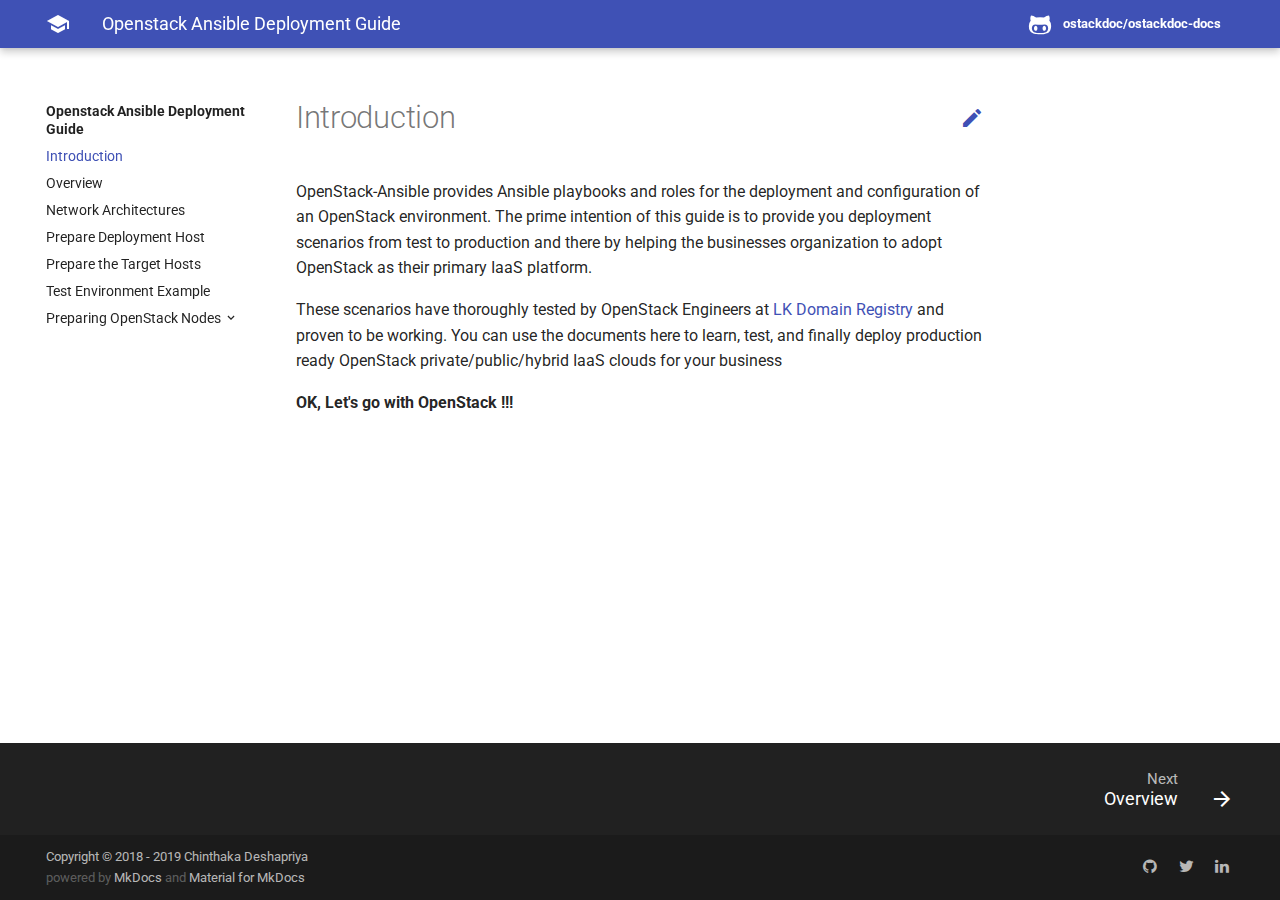
==== commit e9b653ce: "Deployed d3b0d83 with MkDocs version: 1.0.4" ====
--- a/index.html
+++ b/index.html
@@ -1,36 +1,81 @@
 
-<!DOCTYPE doctype html>
-
-<html class="no-js" lang="en">
-<head>
-<meta charset="utf-8"/>
-<meta content="width=device-width,initial-scale=1" name="viewport"/>
-<meta content="ie=edge" http-equiv="x-ua-compatible"/>
-<meta content="Guide for openstack-ansible Deployers" name="description"/>
-<link href="https://ostackdoc.github.io/" rel="canonical"/>
-<meta content="Chinthaka Deshapriya" name="author"/>
-<meta content="Copy to clipboard" name="lang:clipboard.copy"/>
-<meta content="Copied to clipboard" name="lang:clipboard.copied"/>
-<meta content="en" name="lang:search.language"/>
-<meta content="True" name="lang:search.pipeline.stopwords"/>
-<meta content="True" name="lang:search.pipeline.trimmer"/>
-<meta content="No matching documents" name="lang:search.result.none"/>
-<meta content="1 matching document" name="lang:search.result.one"/>
-<meta content="# matching documents" name="lang:search.result.other"/>
-<meta content="[\s\-]+" name="lang:search.tokenizer"/>
-<link href="assets/images/favicon.png" rel="shortcut icon"/>
-<meta content="mkdocs-1.0.4, mkdocs-material-4.0.2" name="generator"/>
-<title>Openstack Ansible Deployment Guide</title>
-<link href="assets/stylesheets/application.982221ab.css" rel="stylesheet"/>
-<link href="assets/stylesheets/application-palette.224b79ff.css" rel="stylesheet"/>
-<meta content="#3f51b5" name="theme-color"/>
-<script src="assets/javascripts/modernizr.1f0bcf2b.js"></script>
-<link crossorigin="" href="https://fonts.gstatic.com" rel="preconnect"/>
-<link href="https://fonts.googleapis.com/css?family=Roboto:300,400,400i,700|Roboto+Mono" rel="stylesheet"/>
-<style>body,input{font-family:"Roboto","Helvetica Neue",Helvetica,Arial,sans-serif}code,kbd,pre{font-family:"Roboto Mono","Courier New",Courier,monospace}</style>
-<link href="assets/fonts/material-icons.css" rel="stylesheet"/>
-<link href="manifest.webmanifest" rel="manifest"/>
-<link href="extra.css" rel="stylesheet"/>
+
+
+
+<!doctype html>
+<html lang="en" class="no-js">
+  <head>
+    
+      <meta charset="utf-8">
+      <meta name="viewport" content="width=device-width,initial-scale=1">
+      <meta http-equiv="x-ua-compatible" content="ie=edge">
+      
+        <meta name="description" content="Guide for openstack-ansible Deployers">
+      
+      
+        <link rel="canonical" href="https://ostackdoc.github.io/">
+      
+      
+        <meta name="author" content="Chinthaka Deshapriya">
+      
+      
+        <meta name="lang:clipboard.copy" content="Copy to clipboard">
+      
+        <meta name="lang:clipboard.copied" content="Copied to clipboard">
+      
+        <meta name="lang:search.language" content="en">
+      
+        <meta name="lang:search.pipeline.stopwords" content="True">
+      
+        <meta name="lang:search.pipeline.trimmer" content="True">
+      
+        <meta name="lang:search.result.none" content="No matching documents">
+      
+        <meta name="lang:search.result.one" content="1 matching document">
+      
+        <meta name="lang:search.result.other" content="# matching documents">
+      
+        <meta name="lang:search.tokenizer" content="[\s\-]+">
+      
+      <link rel="shortcut icon" href="assets/images/favicon.png">
+      <meta name="generator" content="mkdocs-1.0.4, mkdocs-material-4.0.2">
+    
+    
+      
+        <title>Openstack Ansible Deployment Guide</title>
+      
+    
+    
+      <link rel="stylesheet" href="assets/stylesheets/application.982221ab.css">
+      
+        <link rel="stylesheet" href="assets/stylesheets/application-palette.224b79ff.css">
+      
+      
+        
+        
+        <meta name="theme-color" content="#3f51b5">
+      
+    
+    
+      <script src="assets/javascripts/modernizr.1f0bcf2b.js"></script>
+    
+    
+      
+        <link href="https://fonts.gstatic.com" rel="preconnect" crossorigin>
+        <link rel="stylesheet" href="https://fonts.googleapis.com/css?family=Roboto:300,400,400i,700|Roboto+Mono">
+        <style>body,input{font-family:"Roboto","Helvetica Neue",Helvetica,Arial,sans-serif}code,kbd,pre{font-family:"Roboto Mono","Courier New",Courier,monospace}</style>
+      
+    
+    <link rel="stylesheet" href="assets/fonts/material-icons.css">
+    
+      <link rel="manifest" href="manifest.webmanifest">
+    
+    
+      <link rel="stylesheet" href="extra.css">
+    
+    
+      
+        
 <script>
   window.ga = window.ga || function() {
     (ga.q = ga.q || []).push(arguments)
@@ -53,13 +98,23 @@
     }
   })
 </script>
-<script async="" src="https://www.google-analytics.com/analytics.js"></script>
-</head>
-<body data-md-color-accent="indigo" data-md-color-primary="indigo" dir="ltr">
-<svg class="md-svg">
-<defs>
-<svg height="448" id="__github" viewbox="0 0 416 448" width="416" xmlns="http://www.w3.org/2000/svg">
-<path d="M160 304q0 10-3.125 20.5t-10.75 19-18.125
+<script async src="https://www.google-analytics.com/analytics.js"></script>
+      
+    
+    
+  </head>
+  
+    
+    
+    <body dir="ltr" data-md-color-primary="indigo" data-md-color-accent="indigo">
+  
+    <svg class="md-svg">
+      <defs>
+        
+        
+          <svg xmlns="http://www.w3.org/2000/svg" width="416" height="448"
+    viewBox="0 0 416 448" id="__github">
+  <path fill="currentColor" d="M160 304q0 10-3.125 20.5t-10.75 19-18.125
         8.5-18.125-8.5-10.75-19-3.125-20.5 3.125-20.5 10.75-19 18.125-8.5
         18.125 8.5 10.75 19 3.125 20.5zM320 304q0 10-3.125 20.5t-10.75
         19-18.125 8.5-18.125-8.5-10.75-19-3.125-20.5 3.125-20.5 10.75-19
@@ -73,172 +128,306 @@
         0-59.25 34-99-6.75-20.5-6.75-42.5 0-29 12.75-54.5 27 0 47.5 9.875t47.25
         30.875q36.75-8.75 77.25-8.75 37 0 70 8 26.25-20.5
         46.75-30.25t47.25-9.75q12.75 25.5 12.75 54.5 0 21.75-6.75 42 34 40 34
-        99.5z" fill="currentColor"></path>
+        99.5z" />
 </svg>
-</defs>
-</svg>
-<input autocomplete="off" class="md-toggle" data-md-toggle="drawer" id="__drawer" type="checkbox"/>
-<input autocomplete="off" class="md-toggle" data-md-toggle="search" id="__search" type="checkbox"/>
-<label class="md-overlay" data-md-component="overlay" for="__drawer"></label>
-<header class="md-header" data-md-component="header">
-<nav class="md-header-nav md-grid">
-<div class="md-flex">
-<div class="md-flex__cell md-flex__cell--shrink">
-<a class="md-header-nav__button md-logo" href="https://ostackdoc.github.io" title="Openstack Ansible Deployment Guide">
-<i class="md-icon"></i>
-</a>
-</div>
-<div class="md-flex__cell md-flex__cell--shrink">
-<label class="md-icon md-icon--menu md-header-nav__button" for="__drawer"></label>
-</div>
-<div class="md-flex__cell md-flex__cell--stretch">
-<div class="md-flex__ellipsis md-header-nav__title" data-md-component="title">
-<span class="md-header-nav__topic">
+        
+      </defs>
+    </svg>
+    <input class="md-toggle" data-md-toggle="drawer" type="checkbox" id="__drawer" autocomplete="off">
+    <input class="md-toggle" data-md-toggle="search" type="checkbox" id="__search" autocomplete="off">
+    <label class="md-overlay" data-md-component="overlay" for="__drawer"></label>
+    
+    
+      <header class="md-header" data-md-component="header">
+  <nav class="md-header-nav md-grid">
+    <div class="md-flex">
+      <div class="md-flex__cell md-flex__cell--shrink">
+        <a href="https://ostackdoc.github.io" title="Openstack Ansible Deployment Guide" class="md-header-nav__button md-logo">
+          
+            <i class="md-icon"></i>
+          
+        </a>
+      </div>
+      <div class="md-flex__cell md-flex__cell--shrink">
+        <label class="md-icon md-icon--menu md-header-nav__button" for="__drawer"></label>
+      </div>
+      <div class="md-flex__cell md-flex__cell--stretch">
+        <div class="md-flex__ellipsis md-header-nav__title" data-md-component="title">
+          
+            <span class="md-header-nav__topic">
               Openstack Ansible Deployment Guide
             </span>
-<span class="md-header-nav__topic">
+            <span class="md-header-nav__topic">
               Introduction
             </span>
-</div>
-</div>
-<div class="md-flex__cell md-flex__cell--shrink">
-</div>
-<div class="md-flex__cell md-flex__cell--shrink">
-<div class="md-header-nav__source">
-<a class="md-source" data-md-source="github" href="https://github.com/ostackdoc/ostackdoc-docs/" title="Go to repository">
-<div class="md-source__icon">
-<svg height="24" viewbox="0 0 24 24" width="24">
-<use height="24" width="24" xlink:href="#__github"></use>
-</svg>
-</div>
-<div class="md-source__repository">
+          
+        </div>
+      </div>
+      <div class="md-flex__cell md-flex__cell--shrink">
+        
+      </div>
+      
+        <div class="md-flex__cell md-flex__cell--shrink">
+          <div class="md-header-nav__source">
+            
+
+
+  
+
+<a href="https://github.com/ostackdoc/ostackdoc-docs/" title="Go to repository" class="md-source" data-md-source="github">
+  
+    <div class="md-source__icon">
+      <svg viewBox="0 0 24 24" width="24" height="24">
+        <use xlink:href="#__github" width="24" height="24"></use>
+      </svg>
+    </div>
+  
+  <div class="md-source__repository">
     ostackdoc/ostackdoc-docs
   </div>
 </a>
-</div>
-</div>
-</div>
-</nav>
+          </div>
+        </div>
+      
+    </div>
+  </nav>
 </header>
-<div class="md-container">
-<main class="md-main">
-<div class="md-main__inner md-grid" data-md-component="container">
-<div class="md-sidebar md-sidebar--primary" data-md-component="navigation">
-<div class="md-sidebar__scrollwrap">
-<div class="md-sidebar__inner">
-<nav class="md-nav md-nav--primary" data-md-level="0">
-<label class="md-nav__title md-nav__title--site" for="__drawer">
-<a class="md-nav__button md-logo" href="https://ostackdoc.github.io" title="Openstack Ansible Deployment Guide">
-<i class="md-icon"></i>
-</a>
+    
+    <div class="md-container">
+      
+        
+      
+      
+      <main class="md-main">
+        <div class="md-main__inner md-grid" data-md-component="container">
+          
+            
+              <div class="md-sidebar md-sidebar--primary" data-md-component="navigation">
+                <div class="md-sidebar__scrollwrap">
+                  <div class="md-sidebar__inner">
+                    <nav class="md-nav md-nav--primary" data-md-level="0">
+  <label class="md-nav__title md-nav__title--site" for="__drawer">
+    <a href="https://ostackdoc.github.io" title="Openstack Ansible Deployment Guide" class="md-nav__button md-logo">
+      
+        <i class="md-icon"></i>
+      
+    </a>
     Openstack Ansible Deployment Guide
   </label>
-<div class="md-nav__source">
-<a class="md-source" data-md-source="github" href="https://github.com/ostackdoc/ostackdoc-docs/" title="Go to repository">
-<div class="md-source__icon">
-<svg height="24" viewbox="0 0 24 24" width="24">
-<use height="24" width="24" xlink:href="#__github"></use>
-</svg>
-</div>
-<div class="md-source__repository">
+  
+    <div class="md-nav__source">
+      
+
+
+  
+
+<a href="https://github.com/ostackdoc/ostackdoc-docs/" title="Go to repository" class="md-source" data-md-source="github">
+  
+    <div class="md-source__icon">
+      <svg viewBox="0 0 24 24" width="24" height="24">
+        <use xlink:href="#__github" width="24" height="24"></use>
+      </svg>
+    </div>
+  
+  <div class="md-source__repository">
     ostackdoc/ostackdoc-docs
   </div>
 </a>
-</div>
-<ul class="md-nav__list" data-md-scrollfix="">
-<li class="md-nav__item md-nav__item--active">
-<input class="md-toggle md-nav__toggle" data-md-toggle="toc" id="__toc" type="checkbox"/>
-<a class="md-nav__link md-nav__link--active" href="." title="Introduction">
+    </div>
+  
+  <ul class="md-nav__list" data-md-scrollfix>
+    
+      
+      
+      
+
+  
+
+
+  <li class="md-nav__item md-nav__item--active">
+    
+    <input class="md-toggle md-nav__toggle" data-md-toggle="toc" type="checkbox" id="__toc">
+    
+    
+    <a href="." title="Introduction" class="md-nav__link md-nav__link--active">
       Introduction
     </a>
-</li>
-<li class="md-nav__item">
-<a class="md-nav__link" href="overview/" title="Overview">
+    
+  </li>
+
+    
+      
+      
+      
+
+
+  <li class="md-nav__item">
+    <a href="overview/" title="Overview" class="md-nav__link">
       Overview
     </a>
-</li>
-<li class="md-nav__item">
-<a class="md-nav__link" href="network-architectures/" title="Network Architectures">
+  </li>
+
+    
+      
+      
+      
+
+
+  <li class="md-nav__item">
+    <a href="network-architectures/" title="Network Architectures" class="md-nav__link">
       Network Architectures
     </a>
-</li>
-<li class="md-nav__item">
-<a class="md-nav__link" href="prepare-deployment-host/" title="Prepare Deployment Host">
+  </li>
+
+    
+      
+      
+      
+
+
+  <li class="md-nav__item">
+    <a href="prepare-deployment-host/" title="Prepare Deployment Host" class="md-nav__link">
       Prepare Deployment Host
     </a>
-</li>
-<li class="md-nav__item">
-<a class="md-nav__link" href="prepare-the-target-hosts/" title="Prepare the Target Hosts">
+  </li>
+
+    
+      
+      
+      
+
+
+  <li class="md-nav__item">
+    <a href="prepare-the-target-hosts/" title="Prepare the Target Hosts" class="md-nav__link">
       Prepare the Target Hosts
     </a>
-</li>
-<li class="md-nav__item">
-<a class="md-nav__link" href="test-env-example/" title="Test Environment Example">
+  </li>
+
+    
+      
+      
+      
+
+
+  <li class="md-nav__item">
+    <a href="test-env-example/" title="Test Environment Example" class="md-nav__link">
       Test Environment Example
     </a>
-</li>
-<li class="md-nav__item md-nav__item--nested">
-<input class="md-toggle md-nav__toggle" data-md-toggle="nav-7" id="nav-7" type="checkbox"/>
-<label class="md-nav__link" for="nav-7">
+  </li>
+
+    
+      
+      
+      
+
+
+  <li class="md-nav__item md-nav__item--nested">
+    
+      <input class="md-toggle md-nav__toggle" data-md-toggle="nav-7" type="checkbox" id="nav-7">
+    
+    <label class="md-nav__link" for="nav-7">
       Preparing OpenStack Nodes
     </label>
-<nav class="md-nav" data-md-component="collapsible" data-md-level="1">
-<label class="md-nav__title" for="nav-7">
+    <nav class="md-nav" data-md-component="collapsible" data-md-level="1">
+      <label class="md-nav__title" for="nav-7">
         Preparing OpenStack Nodes
       </label>
-<ul class="md-nav__list" data-md-scrollfix="">
-<li class="md-nav__item">
-<a class="md-nav__link" href="install-node-os/" title="Installing Node OS">
+      <ul class="md-nav__list" data-md-scrollfix>
+        
+        
+          
+          
+          
+
+
+  <li class="md-nav__item">
+    <a href="install-node-os/" title="Installing Node OS" class="md-nav__link">
       Installing Node OS
     </a>
-</li>
-<li class="md-nav__item">
-<a class="md-nav__link" href="configure-node-network/" title="Configuring Node Network">
+  </li>
+
+        
+          
+          
+          
+
+
+  <li class="md-nav__item">
+    <a href="configure-node-network/" title="Configuring Node Network" class="md-nav__link">
       Configuring Node Network
     </a>
-</li>
-</ul>
+  </li>
+
+        
+      </ul>
+    </nav>
+  </li>
+
+    
+  </ul>
 </nav>
-</li>
-</ul>
-</nav>
-</div>
-</div>
-</div>
-<div class="md-content">
-<article class="md-content__inner md-typeset"><a class="md-icon md-content__icon" download href="index.pdf" title="PDF Export"></a>
-<a class="md-icon md-content__icon" href="https://github.com/ostackdoc/ostackdoc-docs/edit/master/docs/index.md" title="Edit this page"></a>
-<h1>Introduction</h1>
-<p>OpenStack-Ansible provides Ansible playbooks and roles for the deployment and configuration of an OpenStack environment. The prime intention of this guide is to provide you deployment scenarios from test to production and there by helping the businesses organization to adopt OpenStack as their primary IaaS platform.</p>
+                  </div>
+                </div>
+              </div>
+            
+            
+          
+          <div class="md-content">
+            <article class="md-content__inner md-typeset">
+              
+                
+                  <a href="https://github.com/ostackdoc/ostackdoc-docs/edit/master/docs/index.md" title="Edit this page" class="md-icon md-content__icon">&#xE3C9;</a>
+                
+                
+                  <h1>Introduction</h1>
+                
+                <p>OpenStack-Ansible provides Ansible playbooks and roles for the deployment and configuration of an OpenStack environment. The prime intention of this guide is to provide you deployment scenarios from test to production and there by helping the businesses organization to adopt OpenStack as their primary IaaS platform.</p>
 <p>These scenarios have thoroughly tested by OpenStack Engineers at <a href="https://nic.lk/">LK Domain Registry</a> and proven to be working. You can use the documents here to learn, test, and finally deploy production ready OpenStack private/public/hybrid IaaS clouds for your business</p>
 <p><strong>OK, Let's go with OpenStack !!!</strong></p>
-</article>
-</div>
-</div>
-</main>
+                
+                  
+                
+              
+              
+                
+
+
+              
+            </article>
+          </div>
+        </div>
+      </main>
+      
+        
 <footer class="md-footer">
-<div class="md-footer-nav">
-<nav class="md-footer-nav__inner md-grid">
-<a class="md-flex md-footer-nav__link md-footer-nav__link--next" href="overview/" rel="next" title="Overview">
-<div class="md-flex__cell md-flex__cell--stretch md-footer-nav__title">
-<span class="md-flex__ellipsis">
-<span class="md-footer-nav__direction">
+  
+    <div class="md-footer-nav">
+      <nav class="md-footer-nav__inner md-grid">
+        
+        
+          <a href="overview/" title="Overview" class="md-flex md-footer-nav__link md-footer-nav__link--next" rel="next">
+            <div class="md-flex__cell md-flex__cell--stretch md-footer-nav__title">
+              <span class="md-flex__ellipsis">
+                <span class="md-footer-nav__direction">
                   Next
                 </span>
                 Overview
               </span>
-</div>
-<div class="md-flex__cell md-flex__cell--shrink">
-<i class="md-icon md-icon--arrow-forward md-footer-nav__button"></i>
-</div>
-</a>
-</nav>
-</div>
-<div class="md-footer-meta md-typeset">
-<div class="md-footer-meta__inner md-grid">
-<div class="md-footer-copyright">
-<div class="md-footer-copyright__highlight">
-            Copyright © 2018 - 2019 Chinthaka Deshapriya
+            </div>
+            <div class="md-flex__cell md-flex__cell--shrink">
+              <i class="md-icon md-icon--arrow-forward md-footer-nav__button"></i>
+            </div>
+          </a>
+        
+      </nav>
+    </div>
+  
+  <div class="md-footer-meta md-typeset">
+    <div class="md-footer-meta__inner md-grid">
+      <div class="md-footer-copyright">
+        
+          <div class="md-footer-copyright__highlight">
+            Copyright &copy; 2018 - 2019 Chinthaka Deshapriya
           </div>
         
         powered by
@@ -246,18 +435,29 @@
         and
         <a href="https://squidfunk.github.io/mkdocs-material/">
           Material for MkDocs</a>
-</div>
-<div class="md-footer-social">
-<link href="assets/fonts/font-awesome.css" rel="stylesheet"/>
-<a class="md-footer-social__link fa fa-github" href="https://github.com/ostackdoc"></a>
-<a class="md-footer-social__link fa fa-twitter" href="https://twitter.com/ostackdoc"></a>
-<a class="md-footer-social__link fa fa-linkedin" href="https://linkedin.com/in/ostackdoc"></a>
-</div>
-</div>
-</div>
+      </div>
+      
+  <div class="md-footer-social">
+    <link rel="stylesheet" href="assets/fonts/font-awesome.css">
+    
+      <a href="https://github.com/ostackdoc" class="md-footer-social__link fa fa-github"></a>
+    
+      <a href="https://twitter.com/ostackdoc" class="md-footer-social__link fa fa-twitter"></a>
+    
+      <a href="https://linkedin.com/in/ostackdoc" class="md-footer-social__link fa fa-linkedin"></a>
+    
+  </div>
+
+    </div>
+  </div>
 </footer>
-</div>
-<script src="assets/javascripts/application.d9aa80ab.js"></script>
-<script>app.initialize({version:"1.0.4",url:{base:"."}})</script>
-</body>
+      
+    </div>
+    
+      <script src="assets/javascripts/application.d9aa80ab.js"></script>
+      
+      <script>app.initialize({version:"1.0.4",url:{base:"."}})</script>
+      
+    
+  </body>
 </html>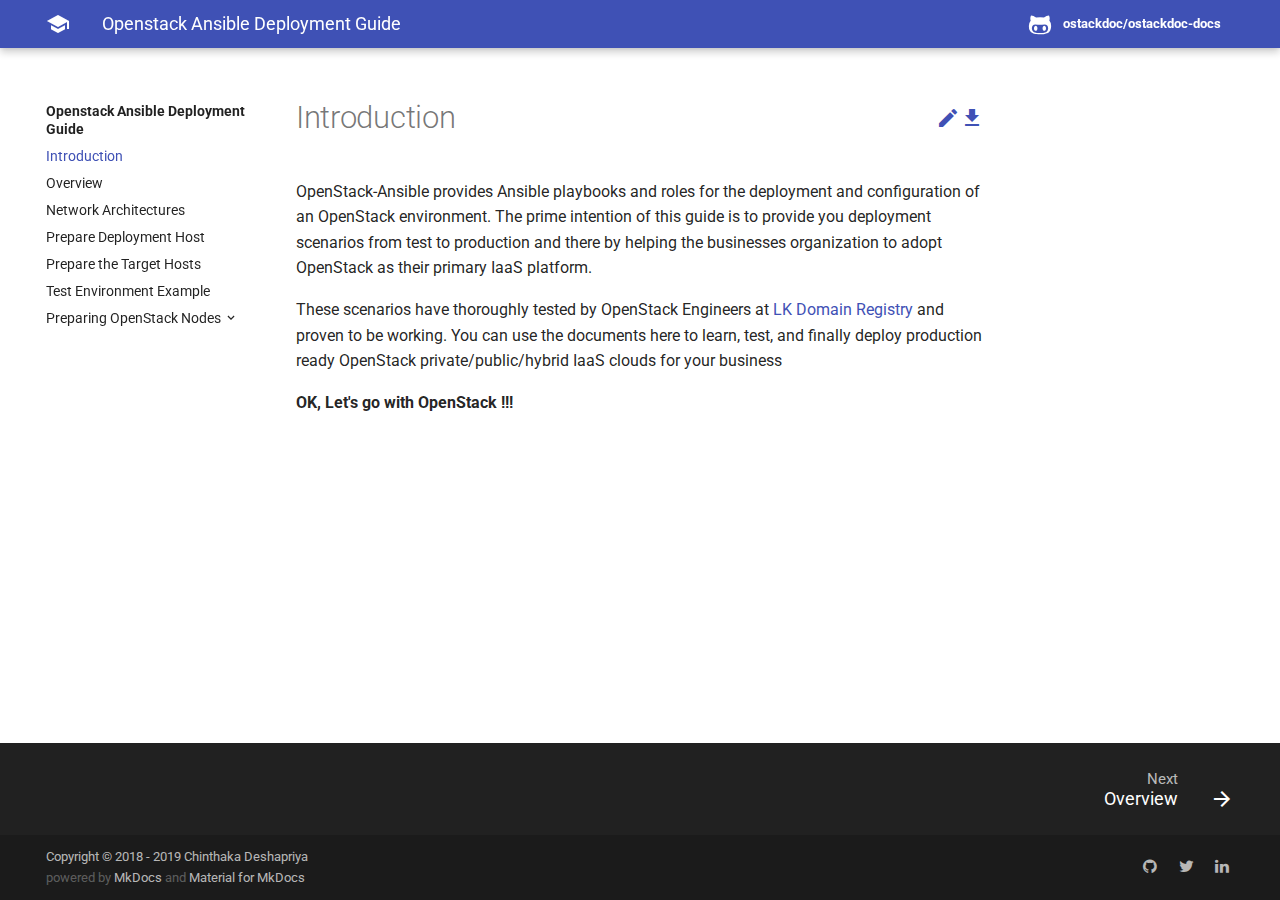
==== commit cda2f090: "Deployed 1e1e5e2 with MkDocs version: 1.0.4" ====
--- a/index.html
+++ b/index.html
@@ -1,81 +1,36 @@
 
+<!DOCTYPE doctype html>
 
-
-
-<!doctype html>
-<html lang="en" class="no-js">
-  <head>
-    
-      <meta charset="utf-8">
-      <meta name="viewport" content="width=device-width,initial-scale=1">
-      <meta http-equiv="x-ua-compatible" content="ie=edge">
-      
-        <meta name="description" content="Guide for openstack-ansible Deployers">
-      
-      
-        <link rel="canonical" href="https://ostackdoc.github.io/">
-      
-      
-        <meta name="author" content="Chinthaka Deshapriya">
-      
-      
-        <meta name="lang:clipboard.copy" content="Copy to clipboard">
-      
-        <meta name="lang:clipboard.copied" content="Copied to clipboard">
-      
-        <meta name="lang:search.language" content="en">
-      
-        <meta name="lang:search.pipeline.stopwords" content="True">
-      
-        <meta name="lang:search.pipeline.trimmer" content="True">
-      
-        <meta name="lang:search.result.none" content="No matching documents">
-      
-        <meta name="lang:search.result.one" content="1 matching document">
-      
-        <meta name="lang:search.result.other" content="# matching documents">
-      
-        <meta name="lang:search.tokenizer" content="[\s\-]+">
-      
-      <link rel="shortcut icon" href="assets/images/favicon.png">
-      <meta name="generator" content="mkdocs-1.0.4, mkdocs-material-4.0.2">
-    
-    
-      
-        <title>Openstack Ansible Deployment Guide</title>
-      
-    
-    
-      <link rel="stylesheet" href="assets/stylesheets/application.982221ab.css">
-      
-        <link rel="stylesheet" href="assets/stylesheets/application-palette.224b79ff.css">
-      
-      
-        
-        
-        <meta name="theme-color" content="#3f51b5">
-      
-    
-    
-      <script src="assets/javascripts/modernizr.1f0bcf2b.js"></script>
-    
-    
-      
-        <link href="https://fonts.gstatic.com" rel="preconnect" crossorigin>
-        <link rel="stylesheet" href="https://fonts.googleapis.com/css?family=Roboto:300,400,400i,700|Roboto+Mono">
-        <style>body,input{font-family:"Roboto","Helvetica Neue",Helvetica,Arial,sans-serif}code,kbd,pre{font-family:"Roboto Mono","Courier New",Courier,monospace}</style>
-      
-    
-    <link rel="stylesheet" href="assets/fonts/material-icons.css">
-    
-      <link rel="manifest" href="manifest.webmanifest">
-    
-    
-      <link rel="stylesheet" href="extra.css">
-    
-    
-      
-        
+<html class="no-js" lang="en">
+<head>
+<meta charset="utf-8"/>
+<meta content="width=device-width,initial-scale=1" name="viewport"/>
+<meta content="ie=edge" http-equiv="x-ua-compatible"/>
+<meta content="Guide for openstack-ansible Deployers" name="description"/>
+<link href="https://ostackdoc.github.io/" rel="canonical"/>
+<meta content="Chinthaka Deshapriya" name="author"/>
+<meta content="Copy to clipboard" name="lang:clipboard.copy"/>
+<meta content="Copied to clipboard" name="lang:clipboard.copied"/>
+<meta content="en" name="lang:search.language"/>
+<meta content="True" name="lang:search.pipeline.stopwords"/>
+<meta content="True" name="lang:search.pipeline.trimmer"/>
+<meta content="No matching documents" name="lang:search.result.none"/>
+<meta content="1 matching document" name="lang:search.result.one"/>
+<meta content="# matching documents" name="lang:search.result.other"/>
+<meta content="[\s\-]+" name="lang:search.tokenizer"/>
+<link href="assets/images/favicon.png" rel="shortcut icon"/>
+<meta content="mkdocs-1.0.4, mkdocs-material-4.0.2" name="generator"/>
+<title>Openstack Ansible Deployment Guide</title>
+<link href="assets/stylesheets/application.982221ab.css" rel="stylesheet"/>
+<link href="assets/stylesheets/application-palette.224b79ff.css" rel="stylesheet"/>
+<meta content="#3f51b5" name="theme-color"/>
+<script src="assets/javascripts/modernizr.1f0bcf2b.js"></script>
+<link crossorigin="" href="https://fonts.gstatic.com" rel="preconnect"/>
+<link href="https://fonts.googleapis.com/css?family=Roboto:300,400,400i,700|Roboto+Mono" rel="stylesheet"/>
+<style>body,input{font-family:"Roboto","Helvetica Neue",Helvetica,Arial,sans-serif}code,kbd,pre{font-family:"Roboto Mono","Courier New",Courier,monospace}</style>
+<link href="assets/fonts/material-icons.css" rel="stylesheet"/>
+<link href="manifest.webmanifest" rel="manifest"/>
+<link href="extra.css" rel="stylesheet"/>
 <script>
   window.ga = window.ga || function() {
     (ga.q = ga.q || []).push(arguments)
@@ -98,23 +53,13 @@
     }
   })
 </script>
-<script async src="https://www.google-analytics.com/analytics.js"></script>
-      
-    
-    
-  </head>
-  
-    
-    
-    <body dir="ltr" data-md-color-primary="indigo" data-md-color-accent="indigo">
-  
-    <svg class="md-svg">
-      <defs>
-        
-        
-          <svg xmlns="http://www.w3.org/2000/svg" width="416" height="448"
-    viewBox="0 0 416 448" id="__github">
-  <path fill="currentColor" d="M160 304q0 10-3.125 20.5t-10.75 19-18.125
+<script async="" src="https://www.google-analytics.com/analytics.js"></script>
+</head>
+<body data-md-color-accent="indigo" data-md-color-primary="indigo" dir="ltr">
+<svg class="md-svg">
+<defs>
+<svg height="448" id="__github" viewbox="0 0 416 448" width="416" xmlns="http://www.w3.org/2000/svg">
+<path d="M160 304q0 10-3.125 20.5t-10.75 19-18.125
         8.5-18.125-8.5-10.75-19-3.125-20.5 3.125-20.5 10.75-19 18.125-8.5
         18.125 8.5 10.75 19 3.125 20.5zM320 304q0 10-3.125 20.5t-10.75
         19-18.125 8.5-18.125-8.5-10.75-19-3.125-20.5 3.125-20.5 10.75-19
@@ -128,306 +73,172 @@
         0-59.25 34-99-6.75-20.5-6.75-42.5 0-29 12.75-54.5 27 0 47.5 9.875t47.25
         30.875q36.75-8.75 77.25-8.75 37 0 70 8 26.25-20.5
         46.75-30.25t47.25-9.75q12.75 25.5 12.75 54.5 0 21.75-6.75 42 34 40 34
-        99.5z" />
-</svg>
-        
-      </defs>
-    </svg>
-    <input class="md-toggle" data-md-toggle="drawer" type="checkbox" id="__drawer" autocomplete="off">
-    <input class="md-toggle" data-md-toggle="search" type="checkbox" id="__search" autocomplete="off">
-    <label class="md-overlay" data-md-component="overlay" for="__drawer"></label>
-    
-    
-      <header class="md-header" data-md-component="header">
-  <nav class="md-header-nav md-grid">
-    <div class="md-flex">
-      <div class="md-flex__cell md-flex__cell--shrink">
-        <a href="https://ostackdoc.github.io" title="Openstack Ansible Deployment Guide" class="md-header-nav__button md-logo">
-          
-            <i class="md-icon"></i>
-          
-        </a>
-      </div>
-      <div class="md-flex__cell md-flex__cell--shrink">
-        <label class="md-icon md-icon--menu md-header-nav__button" for="__drawer"></label>
-      </div>
-      <div class="md-flex__cell md-flex__cell--stretch">
-        <div class="md-flex__ellipsis md-header-nav__title" data-md-component="title">
-          
-            <span class="md-header-nav__topic">
+        99.5z" fill="currentColor"></path>
+</svg>
+</defs>
+</svg>
+<input autocomplete="off" class="md-toggle" data-md-toggle="drawer" id="__drawer" type="checkbox"/>
+<input autocomplete="off" class="md-toggle" data-md-toggle="search" id="__search" type="checkbox"/>
+<label class="md-overlay" data-md-component="overlay" for="__drawer"></label>
+<header class="md-header" data-md-component="header">
+<nav class="md-header-nav md-grid">
+<div class="md-flex">
+<div class="md-flex__cell md-flex__cell--shrink">
+<a class="md-header-nav__button md-logo" href="https://ostackdoc.github.io" title="Openstack Ansible Deployment Guide">
+<i class="md-icon"></i>
+</a>
+</div>
+<div class="md-flex__cell md-flex__cell--shrink">
+<label class="md-icon md-icon--menu md-header-nav__button" for="__drawer"></label>
+</div>
+<div class="md-flex__cell md-flex__cell--stretch">
+<div class="md-flex__ellipsis md-header-nav__title" data-md-component="title">
+<span class="md-header-nav__topic">
               Openstack Ansible Deployment Guide
             </span>
-            <span class="md-header-nav__topic">
+<span class="md-header-nav__topic">
               Introduction
             </span>
-          
-        </div>
-      </div>
-      <div class="md-flex__cell md-flex__cell--shrink">
-        
-      </div>
-      
-        <div class="md-flex__cell md-flex__cell--shrink">
-          <div class="md-header-nav__source">
-            
-
-
-  
-
-<a href="https://github.com/ostackdoc/ostackdoc-docs/" title="Go to repository" class="md-source" data-md-source="github">
-  
-    <div class="md-source__icon">
-      <svg viewBox="0 0 24 24" width="24" height="24">
-        <use xlink:href="#__github" width="24" height="24"></use>
-      </svg>
-    </div>
-  
-  <div class="md-source__repository">
+</div>
+</div>
+<div class="md-flex__cell md-flex__cell--shrink">
+</div>
+<div class="md-flex__cell md-flex__cell--shrink">
+<div class="md-header-nav__source">
+<a class="md-source" data-md-source="github" href="https://github.com/ostackdoc/ostackdoc-docs/" title="Go to repository">
+<div class="md-source__icon">
+<svg height="24" viewbox="0 0 24 24" width="24">
+<use height="24" width="24" xlink:href="#__github"></use>
+</svg>
+</div>
+<div class="md-source__repository">
     ostackdoc/ostackdoc-docs
   </div>
 </a>
-          </div>
-        </div>
-      
-    </div>
-  </nav>
+</div>
+</div>
+</div>
+</nav>
 </header>
-    
-    <div class="md-container">
-      
-        
-      
-      
-      <main class="md-main">
-        <div class="md-main__inner md-grid" data-md-component="container">
-          
-            
-              <div class="md-sidebar md-sidebar--primary" data-md-component="navigation">
-                <div class="md-sidebar__scrollwrap">
-                  <div class="md-sidebar__inner">
-                    <nav class="md-nav md-nav--primary" data-md-level="0">
-  <label class="md-nav__title md-nav__title--site" for="__drawer">
-    <a href="https://ostackdoc.github.io" title="Openstack Ansible Deployment Guide" class="md-nav__button md-logo">
-      
-        <i class="md-icon"></i>
-      
-    </a>
+<div class="md-container">
+<main class="md-main">
+<div class="md-main__inner md-grid" data-md-component="container">
+<div class="md-sidebar md-sidebar--primary" data-md-component="navigation">
+<div class="md-sidebar__scrollwrap">
+<div class="md-sidebar__inner">
+<nav class="md-nav md-nav--primary" data-md-level="0">
+<label class="md-nav__title md-nav__title--site" for="__drawer">
+<a class="md-nav__button md-logo" href="https://ostackdoc.github.io" title="Openstack Ansible Deployment Guide">
+<i class="md-icon"></i>
+</a>
     Openstack Ansible Deployment Guide
   </label>
-  
-    <div class="md-nav__source">
-      
-
-
-  
-
-<a href="https://github.com/ostackdoc/ostackdoc-docs/" title="Go to repository" class="md-source" data-md-source="github">
-  
-    <div class="md-source__icon">
-      <svg viewBox="0 0 24 24" width="24" height="24">
-        <use xlink:href="#__github" width="24" height="24"></use>
-      </svg>
-    </div>
-  
-  <div class="md-source__repository">
+<div class="md-nav__source">
+<a class="md-source" data-md-source="github" href="https://github.com/ostackdoc/ostackdoc-docs/" title="Go to repository">
+<div class="md-source__icon">
+<svg height="24" viewbox="0 0 24 24" width="24">
+<use height="24" width="24" xlink:href="#__github"></use>
+</svg>
+</div>
+<div class="md-source__repository">
     ostackdoc/ostackdoc-docs
   </div>
 </a>
-    </div>
-  
-  <ul class="md-nav__list" data-md-scrollfix>
-    
-      
-      
-      
-
-  
-
-
-  <li class="md-nav__item md-nav__item--active">
-    
-    <input class="md-toggle md-nav__toggle" data-md-toggle="toc" type="checkbox" id="__toc">
-    
-    
-    <a href="." title="Introduction" class="md-nav__link md-nav__link--active">
+</div>
+<ul class="md-nav__list" data-md-scrollfix="">
+<li class="md-nav__item md-nav__item--active">
+<input class="md-toggle md-nav__toggle" data-md-toggle="toc" id="__toc" type="checkbox"/>
+<a class="md-nav__link md-nav__link--active" href="." title="Introduction">
       Introduction
     </a>
-    
-  </li>
-
-    
-      
-      
-      
-
-
-  <li class="md-nav__item">
-    <a href="overview/" title="Overview" class="md-nav__link">
+</li>
+<li class="md-nav__item">
+<a class="md-nav__link" href="overview/" title="Overview">
       Overview
     </a>
-  </li>
-
-    
-      
-      
-      
-
-
-  <li class="md-nav__item">
-    <a href="network-architectures/" title="Network Architectures" class="md-nav__link">
+</li>
+<li class="md-nav__item">
+<a class="md-nav__link" href="network-architectures/" title="Network Architectures">
       Network Architectures
     </a>
-  </li>
-
-    
-      
-      
-      
-
-
-  <li class="md-nav__item">
-    <a href="prepare-deployment-host/" title="Prepare Deployment Host" class="md-nav__link">
+</li>
+<li class="md-nav__item">
+<a class="md-nav__link" href="prepare-deployment-host/" title="Prepare Deployment Host">
       Prepare Deployment Host
     </a>
-  </li>
-
-    
-      
-      
-      
-
-
-  <li class="md-nav__item">
-    <a href="prepare-the-target-hosts/" title="Prepare the Target Hosts" class="md-nav__link">
+</li>
+<li class="md-nav__item">
+<a class="md-nav__link" href="prepare-the-target-hosts/" title="Prepare the Target Hosts">
       Prepare the Target Hosts
     </a>
-  </li>
-
-    
-      
-      
-      
-
-
-  <li class="md-nav__item">
-    <a href="test-env-example/" title="Test Environment Example" class="md-nav__link">
+</li>
+<li class="md-nav__item">
+<a class="md-nav__link" href="test-env-example/" title="Test Environment Example">
       Test Environment Example
     </a>
-  </li>
-
-    
-      
-      
-      
-
-
-  <li class="md-nav__item md-nav__item--nested">
-    
-      <input class="md-toggle md-nav__toggle" data-md-toggle="nav-7" type="checkbox" id="nav-7">
-    
-    <label class="md-nav__link" for="nav-7">
+</li>
+<li class="md-nav__item md-nav__item--nested">
+<input class="md-toggle md-nav__toggle" data-md-toggle="nav-7" id="nav-7" type="checkbox"/>
+<label class="md-nav__link" for="nav-7">
       Preparing OpenStack Nodes
     </label>
-    <nav class="md-nav" data-md-component="collapsible" data-md-level="1">
-      <label class="md-nav__title" for="nav-7">
+<nav class="md-nav" data-md-component="collapsible" data-md-level="1">
+<label class="md-nav__title" for="nav-7">
         Preparing OpenStack Nodes
       </label>
-      <ul class="md-nav__list" data-md-scrollfix>
-        
-        
-          
-          
-          
-
-
-  <li class="md-nav__item">
-    <a href="install-node-os/" title="Installing Node OS" class="md-nav__link">
+<ul class="md-nav__list" data-md-scrollfix="">
+<li class="md-nav__item">
+<a class="md-nav__link" href="install-node-os/" title="Installing Node OS">
       Installing Node OS
     </a>
-  </li>
-
-        
-          
-          
-          
-
-
-  <li class="md-nav__item">
-    <a href="configure-node-network/" title="Configuring Node Network" class="md-nav__link">
+</li>
+<li class="md-nav__item">
+<a class="md-nav__link" href="configure-node-network.md" title="Configuring Node Network">
       Configuring Node Network
     </a>
-  </li>
-
-        
-      </ul>
-    </nav>
-  </li>
-
-    
-  </ul>
-</nav>
-                  </div>
-                </div>
-              </div>
-            
-            
-          
-          <div class="md-content">
-            <article class="md-content__inner md-typeset">
-              
-                
-                  <a href="https://github.com/ostackdoc/ostackdoc-docs/edit/master/docs/index.md" title="Edit this page" class="md-icon md-content__icon">&#xE3C9;</a>
-                
-                
-                  <h1>Introduction</h1>
-                
-                <p>OpenStack-Ansible provides Ansible playbooks and roles for the deployment and configuration of an OpenStack environment. The prime intention of this guide is to provide you deployment scenarios from test to production and there by helping the businesses organization to adopt OpenStack as their primary IaaS platform.</p>
+</li>
+</ul>
+</nav>
+</li>
+</ul>
+</nav>
+</div>
+</div>
+</div>
+<div class="md-content">
+<article class="md-content__inner md-typeset"><a class="md-icon md-content__icon" download href="index.pdf" title="PDF Export"></a>
+<a class="md-icon md-content__icon" href="https://github.com/ostackdoc/ostackdoc-docs/edit/master/docs/index.md" title="Edit this page"></a>
+<h1>Introduction</h1>
+<p>OpenStack-Ansible provides Ansible playbooks and roles for the deployment and configuration of an OpenStack environment. The prime intention of this guide is to provide you deployment scenarios from test to production and there by helping the businesses organization to adopt OpenStack as their primary IaaS platform.</p>
 <p>These scenarios have thoroughly tested by OpenStack Engineers at <a href="https://nic.lk/">LK Domain Registry</a> and proven to be working. You can use the documents here to learn, test, and finally deploy production ready OpenStack private/public/hybrid IaaS clouds for your business</p>
 <p><strong>OK, Let's go with OpenStack !!!</strong></p>
-                
-                  
-                
-              
-              
-                
-
-
-              
-            </article>
-          </div>
-        </div>
-      </main>
-      
-        
+</article>
+</div>
+</div>
+</main>
 <footer class="md-footer">
-  
-    <div class="md-footer-nav">
-      <nav class="md-footer-nav__inner md-grid">
-        
-        
-          <a href="overview/" title="Overview" class="md-flex md-footer-nav__link md-footer-nav__link--next" rel="next">
-            <div class="md-flex__cell md-flex__cell--stretch md-footer-nav__title">
-              <span class="md-flex__ellipsis">
-                <span class="md-footer-nav__direction">
+<div class="md-footer-nav">
+<nav class="md-footer-nav__inner md-grid">
+<a class="md-flex md-footer-nav__link md-footer-nav__link--next" href="overview/" rel="next" title="Overview">
+<div class="md-flex__cell md-flex__cell--stretch md-footer-nav__title">
+<span class="md-flex__ellipsis">
+<span class="md-footer-nav__direction">
                   Next
                 </span>
                 Overview
               </span>
-            </div>
-            <div class="md-flex__cell md-flex__cell--shrink">
-              <i class="md-icon md-icon--arrow-forward md-footer-nav__button"></i>
-            </div>
-          </a>
-        
-      </nav>
-    </div>
-  
-  <div class="md-footer-meta md-typeset">
-    <div class="md-footer-meta__inner md-grid">
-      <div class="md-footer-copyright">
-        
-          <div class="md-footer-copyright__highlight">
-            Copyright &copy; 2018 - 2019 Chinthaka Deshapriya
+</div>
+<div class="md-flex__cell md-flex__cell--shrink">
+<i class="md-icon md-icon--arrow-forward md-footer-nav__button"></i>
+</div>
+</a>
+</nav>
+</div>
+<div class="md-footer-meta md-typeset">
+<div class="md-footer-meta__inner md-grid">
+<div class="md-footer-copyright">
+<div class="md-footer-copyright__highlight">
+            Copyright © 2018 - 2019 Chinthaka Deshapriya
           </div>
         
         powered by
@@ -435,29 +246,18 @@
         and
         <a href="https://squidfunk.github.io/mkdocs-material/">
           Material for MkDocs</a>
-      </div>
-      
-  <div class="md-footer-social">
-    <link rel="stylesheet" href="assets/fonts/font-awesome.css">
-    
-      <a href="https://github.com/ostackdoc" class="md-footer-social__link fa fa-github"></a>
-    
-      <a href="https://twitter.com/ostackdoc" class="md-footer-social__link fa fa-twitter"></a>
-    
-      <a href="https://linkedin.com/in/ostackdoc" class="md-footer-social__link fa fa-linkedin"></a>
-    
-  </div>
-
-    </div>
-  </div>
+</div>
+<div class="md-footer-social">
+<link href="assets/fonts/font-awesome.css" rel="stylesheet"/>
+<a class="md-footer-social__link fa fa-github" href="https://github.com/ostackdoc"></a>
+<a class="md-footer-social__link fa fa-twitter" href="https://twitter.com/ostackdoc"></a>
+<a class="md-footer-social__link fa fa-linkedin" href="https://linkedin.com/in/ostackdoc"></a>
+</div>
+</div>
+</div>
 </footer>
-      
-    </div>
-    
-      <script src="assets/javascripts/application.d9aa80ab.js"></script>
-      
-      <script>app.initialize({version:"1.0.4",url:{base:"."}})</script>
-      
-    
-  </body>
+</div>
+<script src="assets/javascripts/application.d9aa80ab.js"></script>
+<script>app.initialize({version:"1.0.4",url:{base:"."}})</script>
+</body>
 </html>